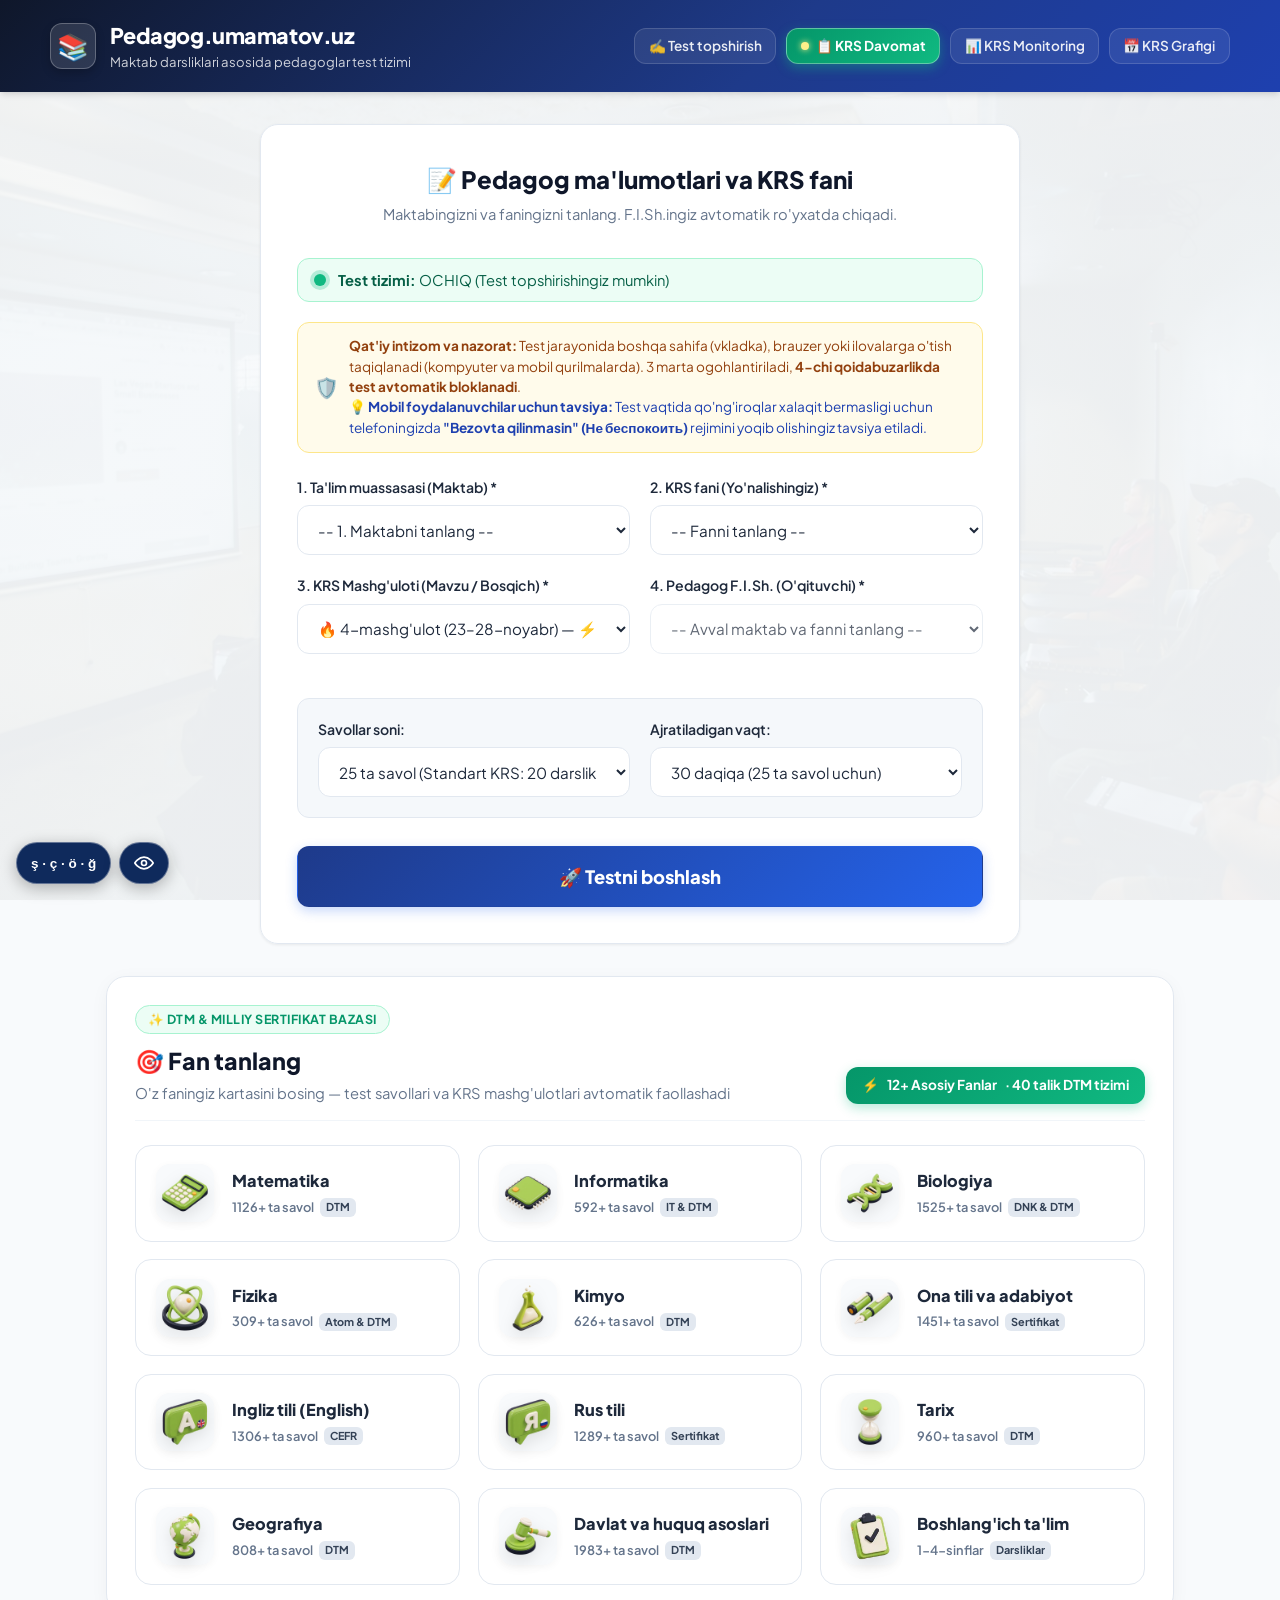
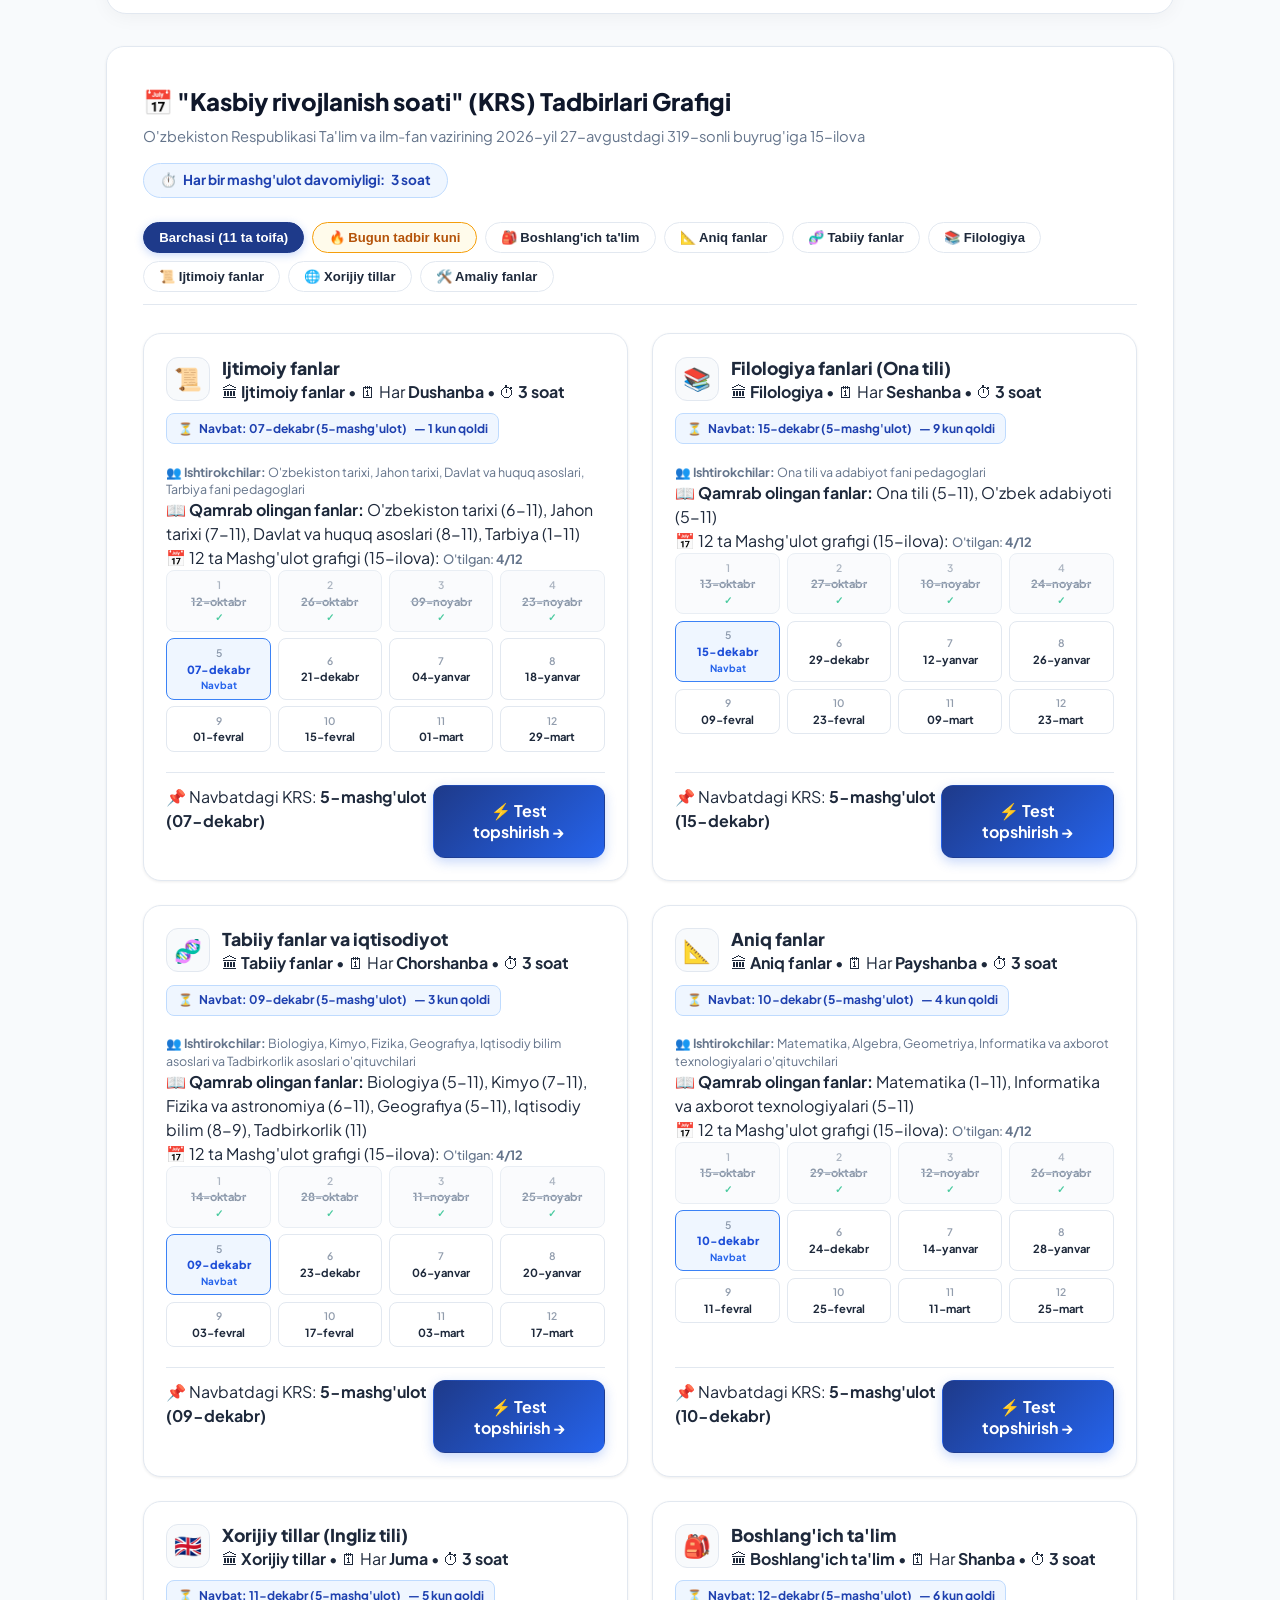
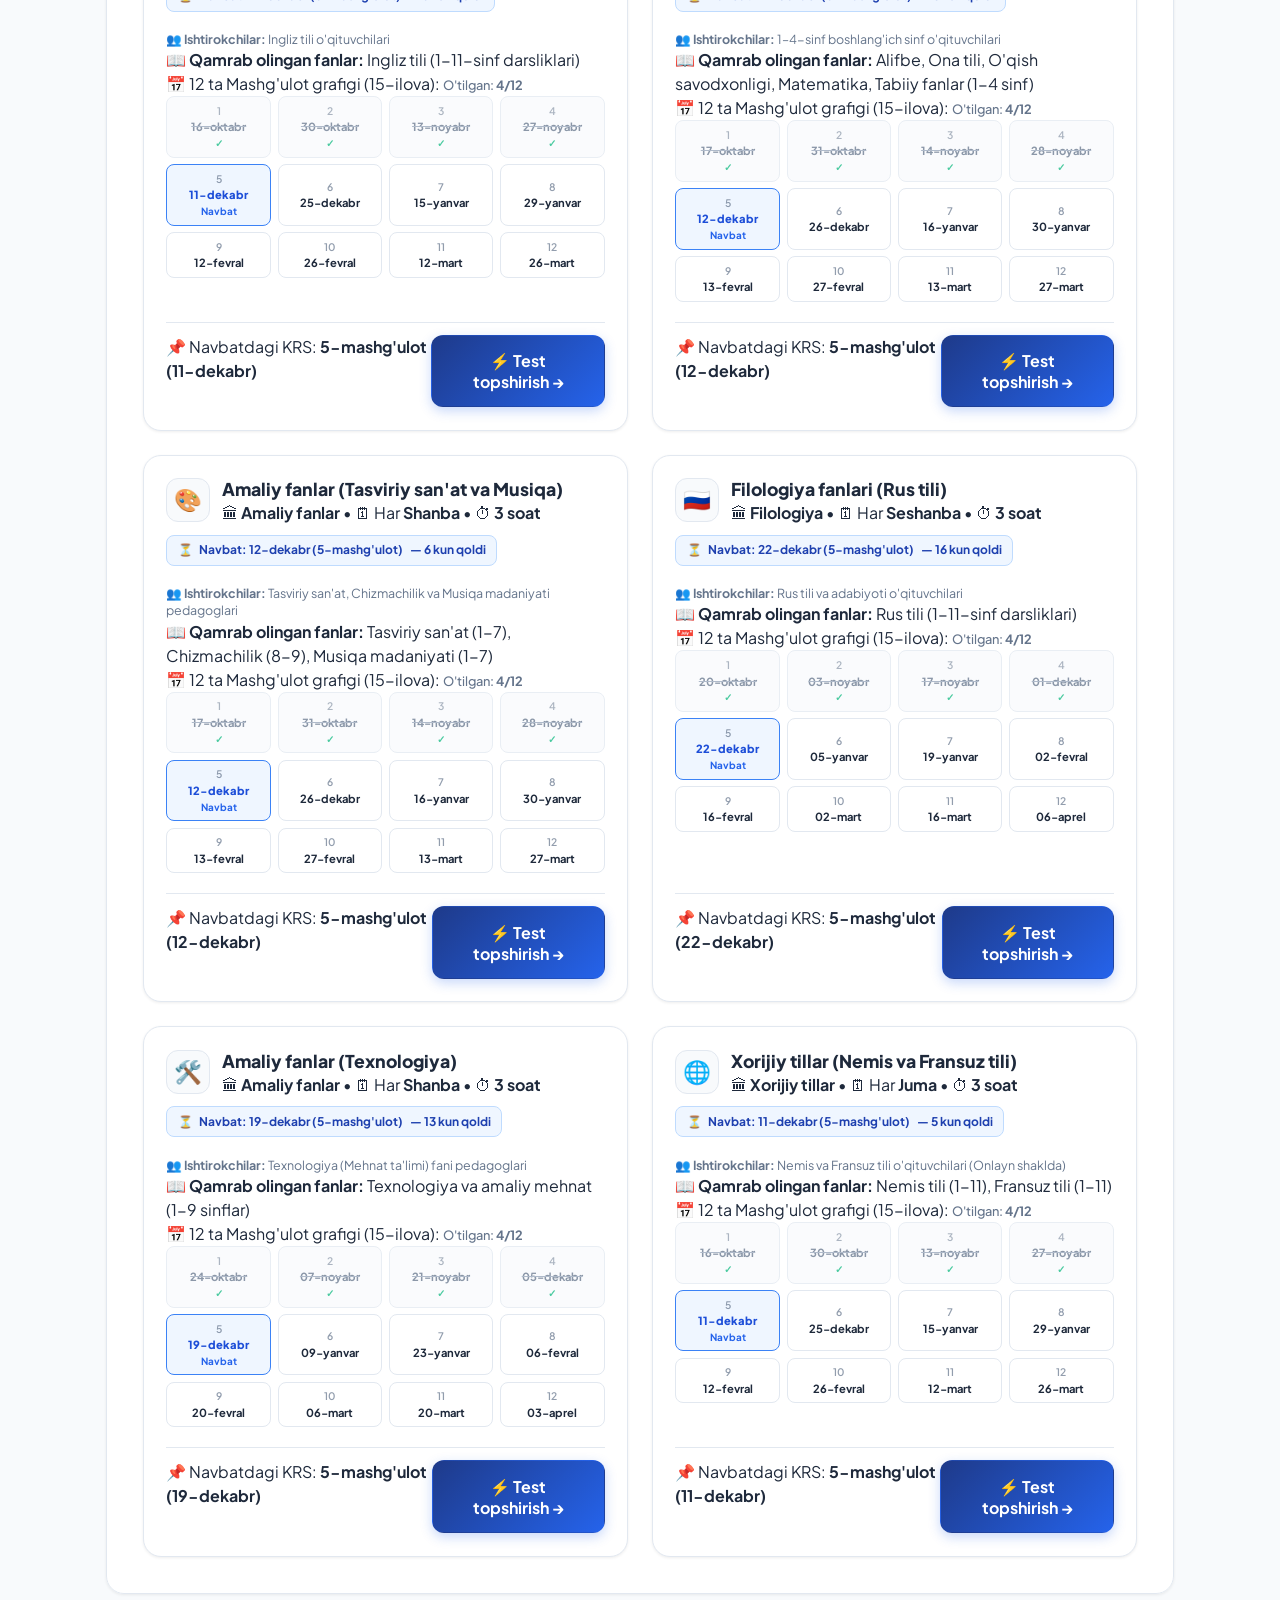
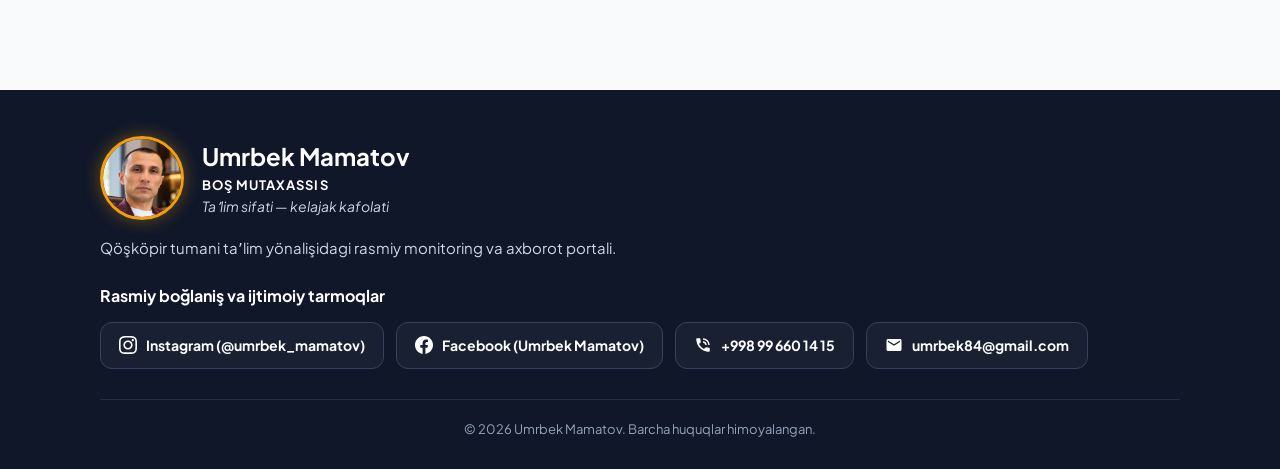
==== index.html @ e5b18665 "Monitoring: yagona hisob-kitob, fan/maktab filtrlari moslashtirildi, ortiqcha elementlar olib tashla" ====
<!DOCTYPE html>
<html lang="uz">
<head>
  <meta charset="UTF-8">
  <meta name="viewport" content="width=device-width, initial-scale=1.0">
  <title>Pedagog.umamatov.uz — Maktab Darsliklari Asosida Pedagoglar Test Tizimi</title>
  <link rel="preconnect" href="https://fonts.googleapis.com">
  <link rel="preconnect" href="https://fonts.gstatic.com" crossorigin>
  <link href="https://fonts.googleapis.com/css2?family=Plus+Jakarta+Sans:wght@400;500;600;700;800;900&display=swap" rel="stylesheet">
  <link rel="stylesheet" href="style.css">
  <link rel="icon" href="data:image/svg+xml,<svg xmlns=%22http://www.w3.org/2000/svg%22 viewBox=%220 0 100 100%22><text y=%22.9em%22 font-size=%2290%22>📚</text></svg>">
  </head>
<body>

  <!-- Header -->
  <header class="app-header">
    <div class="header-container">
      <a href="#setupView" class="brand" onclick="switchView('setup')">
        <div class="brand-icon">📚</div>
        <div class="brand-text">
          <h1>Pedagog.umamatov.uz</h1>
          <p>Maktab darsliklari asosida pedagoglar test tizimi</p>
        </div>
      </a>
      <nav class="nav-menu">
        <a href="#setupView" class="nav-link" onclick="switchView('setup')">✍️ Test topshirish</a>
        <a href="#davomatView" class="nav-link nav-link-highlight" onclick="switchView('davomat')" id="navDavomatBtn">
          <span class="pulse-dot"></span> 📋 KRS Davomat
        </a>
        <a href="#monitoringView" class="nav-link" onclick="switchView('monitoring')">📊 KRS Monitoring</a>
        <a href="#krsGrafikSection" class="nav-link" onclick="scrollToSection('krsGrafikSection')">📅 KRS Grafigi</a>
      </nav>
      <!-- Active Exam Indicator in Header (shown only during exam) -->
      <div class="exam-live-indicator" style="display: none;">
        <span class="pulse-dot" style="background:#ef4444; width: 8px; height: 8px; border-radius: 50%; display: inline-block;"></span> 🔒 Rasmiy test maydoni (Faol)
      </div>
    </div>
  </header>

  <!-- Main Content Area -->
  <main class="main-content">

    <!-- VIEW 1: REGISTRATION & SETUP (CENTERED) -->
    <section id="setupView" class="view-section active">
      <!-- Live KRS Alert Banner (Appears when today is a KRS day) -->
      <div id="topKrsAlertBanner" style="max-width: 860px; margin: 0 auto 1.5rem; display: none;"></div>

      <div class="card card-center">
        <div class="section-head">
          <h2 class="section-title">📝 Pedagog ma'lumotlari va KRS fani</h2>
          <p class="section-desc">Maktabingizni va faningizni tanlang. F.I.Sh.ingiz avtomatik ro'yxatda chiqadi.</p>
        </div>

        <!-- Live System Status Badge (Ochiq / Yopiq - Google Sheetdan olinadi) -->
        <div id="systemStatusBanner" class="system-status-banner online">
          <div class="status-indicator-dot"></div>
          <span id="systemStatusText"><b>Test tizimi:</b> OCHIQ (Test topshirishingiz mumkin)</span>
        </div>

        <!-- Anti-cheat Info Banner -->
        <div class="proctor-notice">
          <span style="font-size: 1.25rem;">🛡️</span>
          <div>
            <b>Qat'iy intizom va nazorat:</b> Test jarayonida boshqa sahifa (vkladka), brauzer yoki ilovalarga o'tish taqiqlanadi (kompyuter va mobil qurilmalarda). 3 marta ogohlantiriladi, <b>4-chi qoidabuzarlikda test avtomatik bloklanadi</b>.<br>
            <span style="font-size: 0.85rem; color: #1e40af;">💡 <b>Mobil foydalanuvchilar uchun tavsiya:</b> Test vaqtida qo'ng'iroqlar xalaqit bermasligi uchun telefoningizda <b>"Bezovta qilinmasin" (Не беспокоить)</b> rejimini yoqib olishingiz tavsiya etiladi.</span>
          </div>
        </div>

        <form id="setupForm" onsubmit="return false;">
          <div class="form-grid">
            <div class="form-group">
              <label class="form-label" for="schoolSelect">1. Ta'lim muassasasi (Maktab) *</label>
              <select id="schoolSelect" class="form-select" required>
                <option value="">-- 1. Maktabni tanlang --</option>
                <option value="1-sonli maktab">1-sonli maktab (80 nafar o'qituvchi)</option>
                <option value="2-sonli maktab">2-sonli maktab (136 nafar o'qituvchi)</option>
                <option value="3-sonli maktab">3-sonli maktab (89 nafar o'qituvchi)</option>
                <option value="4-IDUM">4-IDUM (132 nafar o'qituvchi)</option>
                <option value="4-sonli maktab">4-sonli maktab (63 nafar o'qituvchi)</option>
                <option value="5-sonli maktab">5-sonli maktab (54 nafar o'qituvchi)</option>
                <option value="6-sonli maktab">6-sonli maktab (56 nafar o'qituvchi)</option>
                <option value="7-sonli maktab">7-sonli maktab (27 nafar o'qituvchi)</option>
                <option value="9-sonli maktab">9-sonli maktab (48 nafar o'qituvchi)</option>
                <option value="10-sonli maktab">10-sonli maktab (57 nafar o'qituvchi)</option>
                <option value="11-sonli maktab">11-sonli maktab (57 nafar o'qituvchi)</option>
                <option value="12-sonli maktab">12-sonli maktab (52 nafar o'qituvchi)</option>
                <option value="13-sonli maktab">13-sonli maktab (44 nafar o'qituvchi)</option>
                <option value="14-sonli maktab">14-sonli maktab (67 nafar o'qituvchi)</option>
                <option value="15-sonli maktab">15-sonli maktab (37 nafar o'qituvchi)</option>
                <option value="16-sonli maktab">16-sonli maktab (21 nafar o'qituvchi)</option>
                <option value="17-sonli maktab">17-sonli maktab (81 nafar o'qituvchi)</option>
                <option value="18-sonli maktab">18-sonli maktab (46 nafar o'qituvchi)</option>
                <option value="19-sonli maktab">19-sonli maktab (44 nafar o'qituvchi)</option>
                <option value="20-sonli maktab">20-sonli maktab (98 nafar o'qituvchi)</option>
                <option value="21-sonli maktab">21-sonli maktab (71 nafar o'qituvchi)</option>
                <option value="22-sonli maktab">22-sonli maktab (25 nafar o'qituvchi)</option>
                <option value="23-sonli maktab">23-sonli maktab (55 nafar o'qituvchi)</option>
                <option value="24-sonli maktab">24-sonli maktab (68 nafar o'qituvchi)</option>
                <option value="25-sonli maktab">25-sonli maktab (43 nafar o'qituvchi)</option>
                <option value="26-sonli maktab">26-sonli maktab (48 nafar o'qituvchi)</option>
                <option value="27-sonli maktab">27-sonli maktab (71 nafar o'qituvchi)</option>
                <option value="28-sonli maktab">28-sonli maktab (71 nafar o'qituvchi)</option>
                <option value="29-sonli maktab">29-sonli maktab (54 nafar o'qituvchi)</option>
                <option value="30-sonli maktab">30-sonli maktab (65 nafar o'qituvchi)</option>
                <option value="31-sonli maktab">31-sonli maktab (61 nafar o'qituvchi)</option>
                <option value="32-sonli maktab">32-sonli maktab (52 nafar o'qituvchi)</option>
                <option value="33-sonli maktab">33-sonli maktab (50 nafar o'qituvchi)</option>
                <option value="34-sonli maktab">34-sonli maktab (50 nafar o'qituvchi)</option>
                <option value="35-sonli maktab">35-sonli maktab (74 nafar o'qituvchi)</option>
                <option value="36-sonli maktab">36-sonli maktab (68 nafar o'qituvchi)</option>
                <option value="37-sonli maktab">37-sonli maktab (60 nafar o'qituvchi)</option>
                <option value="38-sonli maktab">38-sonli maktab (46 nafar o'qituvchi)</option>
                <option value="39-sonli maktab">39-sonli maktab (83 nafar o'qituvchi)</option>
                <option value="40-sonli maktab">40-sonli maktab (29 nafar o'qituvchi)</option>
                <option value="41-sonli maktab">41-sonli maktab (50 nafar o'qituvchi)</option>
                <option value="42-sonli maktab">42-sonli maktab (38 nafar o'qituvchi)</option>
                <option value="43-sonli maktab">43-sonli maktab (41 nafar o'qituvchi)</option>
                <option value="44-sonli maktab">44-sonli maktab (77 nafar o'qituvchi)</option>
                <option value="45-sonli maktab">45-sonli maktab (57 nafar o'qituvchi)</option>
                <option value="46-sonli maktab">46-sonli maktab (65 nafar o'qituvchi)</option>
                <option value="47-sonli maktab">47-sonli maktab (38 nafar o'qituvchi)</option>
                <option value="48-sonli maktab">48-sonli maktab (57 nafar o'qituvchi)</option>
                <option value="49-sonli maktab">49-sonli maktab (32 nafar o'qituvchi)</option>
                <option value="50-sonli maktab">50-sonli maktab (34 nafar o'qituvchi)</option>
                <option value="51-sonli maktab">51-sonli maktab (25 nafar o'qituvchi)</option>
                <option value="52-sonli maktab">52-sonli maktab (29 nafar o'qituvchi)</option>
                <option value="53-sonli maktab">53-sonli maktab (28 nafar o'qituvchi)</option>
                <option value="54-sonli maktab">54-sonli maktab (39 nafar o'qituvchi)</option>
                <option value="55-sonli maktab">55-sonli maktab (45 nafar o'qituvchi)</option>
                <option value="CUSTOM_SCHOOL">➕ Ro'yxatdan tashqari maktab / muassasa</option>
              </select>
              <input type="text" id="customSchoolInput" class="form-input" style="display: none; margin-top: 0.6rem;" placeholder="Muassasa nomini to'liq kiriting...">
            </div>

            <div class="form-group">
              <label class="form-label" for="subjectSelect">2. KRS fani (Yo'nalishingiz) *</label>
              <select id="subjectSelect" class="form-select" required>
                <option value="">-- Fanni tanlang --</option>
                <option value="Boshlang'ich ta'lim">🎒 Boshlang'ich ta'lim (1-4-sinflar)</option>
                <option value="Matematika">📐 Matematika / Algebra / Geometriya (5-11-sinflar)</option>
                <option value="Informatika">💻 Informatika va axborot texnologiyalari (5-11-sinflar)</option>
                <option value="Ona tili">📚 Ona tili va adabiyot (5-11-sinflar)</option>
                <option value="English">🇬🇧 Ingliz tili (1-11-sinflar)</option>
                <option value="Nemis tili">🇩🇪 Nemis tili (1-11-sinflar, Onlayn)</option>
                <option value="Fransuz tili">🇫🇷 Fransuz tili (1-11-sinflar, Onlayn)</option>
                <option value="Rus tili">🇷🇺 Rus tili (1-11-sinflar)</option>
                <option value="Biologiya">🧬 Biologiya (5-11-sinflar)</option>
                <option value="Fizika">⚛️ Fizika va astronomiya (6-11-sinflar)</option>
                <option value="Kimyo">⚗️ Kimyo (7-11-sinflar)</option>
                <option value="Geografiya">🌍 Geografiya (5-11-sinflar)</option>
                <option value="Tarix">🏛️ Tarix (O'zbekiston va Jahon tarixi, 5-11-sinflar)</option>
                <option value="Huquq">⚖️ Davlat va huquq asoslari (8-11-sinflar)</option>
                <option value="Tarbiya">🌸 Tarbiya (Vatan tuyg'usi / Ma'naviyat, 5-11-sinflar)</option>
                <option value="Texnologiya">🛠️ Texnologiya (Mehnat ta'limi, 5-11-sinflar)</option>
                <option value="Tasviriy san'at">🎨 Tasviriy san'at va chizmachilik (1-9-sinflar)</option>
                <option value="Musiqa">🎵 Musiqa madaniyati (1-7-sinflar)</option>
                <option value="Iqtisodiy bilim asoslari">📊 Iqtisodiy bilim asoslari (8-9-sinflar)</option>
                <option value="Tadbirkorlik asoslari">💼 Tadbirkorlik asoslari (11-sinf)</option>
              </select>
            </div>

            <div class="form-group">
              <label class="form-label" for="sessionSelect">3. KRS Mashg'uloti (Mavzu / Bosqich) *</label>
                            <select id="sessionSelect" class="form-select" required>
                <!-- O'tib ketgan mashg'ulotlar (O'qituvchilar uchun Ochiq) -->
                <option value="1">🟢 1-mashg'ulot (12-oktabr) — O'tib ketgan (Ochiq)</option>
                <option value="2">🟢 2-mashg'ulot (26-oktabr) — O'tib ketgan (Ochiq)</option>
                <option value="3">🟢 3-mashg'ulot (09-noyabr) — O'tib ketgan (Ochiq)</option>

                <!-- Joriy faol mashg'ulot -->
                <option value="4" selected style="font-weight: 800; color: #047857; background: #ecfdf5;">
                  🔥 4-mashg'ulot (23–28-noyabr) — ⚡️ FAOL KRS KUNI (25 ta savol)
                </option>

                <!-- Kelajakdagi mashg'ulotlar (Faqat Universal PIN bilan ochiladi) -->
                <option value="5">🔒 5-mashg'ulot (07–12-dekabr) — Kuni kelmagan (Reja)</option>
                <option value="6">🔒 6-mashg'ulot (21–26-dekabr) — Kuni kelmagan (Reja)</option>
                <option value="7">🔒 7-mashg'ulot (04-yanvar) — Kuni kelmagan (Reja)</option>
                <option value="8">🔒 8-mashg'ulot (18-yanvar) — Kuni kelmagan (Reja)</option>
                <option value="9">🔒 9-mashg'ulot (01-fevral) — Kuni kelmagan (Reja)</option>
                <option value="10">🔒 10-mashg'ulot (15-fevral) — Kuni kelmagan (Reja)</option>
                <option value="11">🔒 11-mashg'ulot (01-mart) — Kuni kelmagan (Reja)</option>
                <option value="12">🔒 12-mashg'ulot (29-mart) — Kuni kelmagan (Reja)</option>
              </select>
            </div>

            <div class="form-group">
              <label class="form-label" for="teacherSelect">4. Pedagog F.I.Sh. (O'qituvchi) *</label>
              <select id="teacherSelect" class="form-select" required disabled>
                <option value="">-- Avval maktab va fanni tanlang --</option>
              </select>
              <input type="text" id="customTeacherInput" class="form-input" style="display: none; margin-top: 0.6rem;" placeholder="F.I.Sh. (Familiya Ism Sharifingizni kiriting)...">
            </div>

            <div style="grid-column: 1 / -1;">
              <!-- Live KRS Notice on Subject Selection -->
              <div id="subjectKrsNotice" class="subject-krs-notice" style="display: none;"></div>
            </div>
          </div>

          <!-- Settings Box -->
          <div class="settings-grid">
            <div class="form-group">
              <label class="form-label" for="questionCount">Savollar soni:</label>
              <select id="questionCount" class="form-select">
                <option value="25" selected>25 ta savol (Standart KRS: 20 darslik + 5 mavzu)</option>
                <option value="40">40 ta savol (12 Asosiy fan: 25 darslik + 15 DTM savol)</option>
              </select>
            </div>

            <div class="form-group">
              <label class="form-label" for="timeLimit">Ajratiladigan vaqt:</label>
              <select id="timeLimit" class="form-select">
                <option value="30" selected>30 daqiqa (25 ta savol uchun)</option>
                <option value="50">50 daqiqa (40 ta savol uchun standart)</option>
                <option value="60">60 daqiqa (1 soat - kengaytirilgan)</option>
              </select>
            </div>
          </div>

          <button type="button" id="startTestBtn" class="btn btn-primary btn-block" onclick="handleValidateAndOpenPinModal(event)" style="font-size: 1.15rem; padding: 1.1rem; font-weight: 800; cursor: pointer;">
            🚀 Testni boshlash
          </button>
        </form>
      </div>

      <!-- TESTMAKON USLUBIDAGI FANLAR MARKAZI (3D REALISTIK IKONKALAR BILAN) -->
      <div class="card fanlar-markazi-card" id="fanlarMarkaziSection">
        <div class="fanlar-header">
          <div class="fanlar-header-title">
            <span class="fanlar-badge">✨ DTM & Milliy sertifikat bazasi</span>
            <h2>🎯 Fan tanlang</h2>
            <p>O'z faningiz kartasini bosing — test savollari va KRS mashg'ulotlari avtomatik faollashadi</p>
          </div>
          <div class="fanlar-stats-pill">
            <span>⚡️</span> <b>12+ Asosiy Fanlar</b> · 40 talik DTM tizimi
          </div>
        </div>

        <div class="fanlar-grid">
          <!-- Matematika -->
          <div class="fan-card-item" data-subject="Matematika" onclick="selectSubjectFromCard('Matematika')">
            <div class="fan-card-icon">
              <img src="assets/icons/3d/matematika.webp" alt="Matematika" class="fan-card-3d-img" />
            </div>
            <div class="fan-card-info">
              <div class="fan-card-name">Matematika</div>
              <div class="fan-card-count">
                <span>1126+ ta savol</span>
                <span class="fan-card-tag">DTM</span>
              </div>
            </div>
          </div>

          <!-- Informatika -->
          <div class="fan-card-item" data-subject="Informatika" onclick="selectSubjectFromCard('Informatika')">
            <div class="fan-card-icon">
              <img src="assets/icons/3d/informatika.webp" alt="Informatika" class="fan-card-3d-img" />
            </div>
            <div class="fan-card-info">
              <div class="fan-card-name">Informatika</div>
              <div class="fan-card-count">
                <span>592+ ta savol</span>
                <span class="fan-card-tag">IT & DTM</span>
              </div>
            </div>
          </div>

          <!-- Biologiya -->
          <div class="fan-card-item" data-subject="Biologiya" onclick="selectSubjectFromCard('Biologiya')">
            <div class="fan-card-icon">
              <img src="assets/icons/3d/biologiya.webp" alt="Biologiya" class="fan-card-3d-img" />
            </div>
            <div class="fan-card-info">
              <div class="fan-card-name">Biologiya</div>
              <div class="fan-card-count">
                <span>1525+ ta savol</span>
                <span class="fan-card-tag">DNK & DTM</span>
              </div>
            </div>
          </div>

          <!-- Fizika -->
          <div class="fan-card-item" data-subject="Fizika" onclick="selectSubjectFromCard('Fizika')">
            <div class="fan-card-icon">
              <img src="assets/icons/3d/fizika.webp" alt="Fizika" class="fan-card-3d-img" />
            </div>
            <div class="fan-card-info">
              <div class="fan-card-name">Fizika</div>
              <div class="fan-card-count">
                <span>309+ ta savol</span>
                <span class="fan-card-tag">Atom & DTM</span>
              </div>
            </div>
          </div>

          <!-- Kimyo -->
          <div class="fan-card-item" data-subject="Kimyo" onclick="selectSubjectFromCard('Kimyo')">
            <div class="fan-card-icon">
              <img src="assets/icons/3d/kimyo.webp" alt="Kimyo" class="fan-card-3d-img" />
            </div>
            <div class="fan-card-info">
              <div class="fan-card-name">Kimyo</div>
              <div class="fan-card-count">
                <span>626+ ta savol</span>
                <span class="fan-card-tag">DTM</span>
              </div>
            </div>
          </div>

          <!-- Ona tili -->
          <div class="fan-card-item" data-subject="Ona tili" onclick="selectSubjectFromCard('Ona tili')">
            <div class="fan-card-icon">
              <img src="assets/icons/3d/onatili.webp" alt="Ona tili" class="fan-card-3d-img" />
            </div>
            <div class="fan-card-info">
              <div class="fan-card-name">Ona tili va adabiyot</div>
              <div class="fan-card-count">
                <span>1451+ ta savol</span>
                <span class="fan-card-tag">Sertifikat</span>
              </div>
            </div>
          </div>

          <!-- Ingliz tili -->
          <div class="fan-card-item" data-subject="English" onclick="selectSubjectFromCard('English')">
            <div class="fan-card-icon">
              <img src="assets/icons/3d/ingliz.webp" alt="Ingliz tili" class="fan-card-3d-img" />
            </div>
            <div class="fan-card-info">
              <div class="fan-card-name">Ingliz tili (English)</div>
              <div class="fan-card-count">
                <span>1306+ ta savol</span>
                <span class="fan-card-tag">CEFR</span>
              </div>
            </div>
          </div>

          <!-- Rus tili -->
          <div class="fan-card-item" data-subject="Rus tili" onclick="selectSubjectFromCard('Rus tili')">
            <div class="fan-card-icon">
              <img src="assets/icons/3d/rus.webp" alt="Rus tili" class="fan-card-3d-img" />
            </div>
            <div class="fan-card-info">
              <div class="fan-card-name">Rus tili</div>
              <div class="fan-card-count">
                <span>1289+ ta savol</span>
                <span class="fan-card-tag">Sertifikat</span>
              </div>
            </div>
          </div>

          <!-- Tarix -->
          <div class="fan-card-item" data-subject="Tarix" onclick="selectSubjectFromCard('Tarix')">
            <div class="fan-card-icon">
              <img src="assets/icons/3d/tarix.webp" alt="Tarix" class="fan-card-3d-img" />
            </div>
            <div class="fan-card-info">
              <div class="fan-card-name">Tarix</div>
              <div class="fan-card-count">
                <span>960+ ta savol</span>
                <span class="fan-card-tag">DTM</span>
              </div>
            </div>
          </div>

          <!-- Geografiya -->
          <div class="fan-card-item" data-subject="Geografiya" onclick="selectSubjectFromCard('Geografiya')">
            <div class="fan-card-icon">
              <img src="assets/icons/3d/geografiya.webp" alt="Geografiya" class="fan-card-3d-img" />
            </div>
            <div class="fan-card-info">
              <div class="fan-card-name">Geografiya</div>
              <div class="fan-card-count">
                <span>808+ ta savol</span>
                <span class="fan-card-tag">DTM</span>
              </div>
            </div>
          </div>

          <!-- Huquq -->
          <div class="fan-card-item" data-subject="Huquq" onclick="selectSubjectFromCard('Huquq')">
            <div class="fan-card-icon">
              <img src="assets/icons/3d/huquq.webp" alt="Davlat va huquq" class="fan-card-3d-img" />
            </div>
            <div class="fan-card-info">
              <div class="fan-card-name">Davlat va huquq asoslari</div>
              <div class="fan-card-count">
                <span>1983+ ta savol</span>
                <span class="fan-card-tag">DTM</span>
              </div>
            </div>
          </div>

          <!-- Boshlang'ich ta'lim -->
          <div class="fan-card-item" data-subject="Boshlang'ich ta'lim" onclick="selectSubjectFromCard('Boshlang\'ich ta\'lim')">
            <div class="fan-card-icon">
              <img src="assets/icons/3d/test.webp" alt="Boshlang'ich ta'lim" class="fan-card-3d-img" />
            </div>
            <div class="fan-card-info">
              <div class="fan-card-name">Boshlang'ich ta'lim</div>
              <div class="fan-card-count">
                <span>1-4-sinflar</span>
                <span class="fan-card-tag">Darsliklar</span>
              </div>
            </div>
          </div>
        </div>
      </div>

      <!-- KRS (KASBIY RIVOJLANISH SOATI) RASMIY REJA-JADVALI (BUYRUQQA 15-ILOVA) -->
      <div class="card" id="krsGrafikSection">
        <div class="krs-schedule-head">
          <div>
            <h2 class="section-title">📅 "Kasbiy rivojlanish soati" (KRS) Tadbirlari Grafigi</h2>
            <p class="section-desc">
              O'zbekiston Respublikasi Ta'lim va ilm-fan vazirining 2026-yil 27-avgustdagi 319-sonli buyrug'iga 15-ilova
            </p>
          </div>
          <div style="background: #eff6ff; border: 1.5px solid #bfdbfe; border-radius: 20px; padding: 6px 16px; font-size: 0.85rem; font-weight: 700; color: #1e40af; display: flex; align-items: center; gap: 6px;">
            <span>⏱️</span> Har bir mashg'ulot davomiyligi: <b>3 soat</b>
          </div>
        </div>

        <!-- Filter bar -->
        <div class="krs-filter-bar">
          <button type="button" class="krs-filter-btn active" data-filter="all">Barchasi (11 ta toifa)</button>
          <button type="button" class="krs-filter-btn btn-today-highlight" data-filter="today">🔥 Bugun tadbir kuni</button>
          <button type="button" class="krs-filter-btn" data-filter="Boshlang'ich">🎒 Boshlang'ich ta'lim</button>
          <button type="button" class="krs-filter-btn" data-filter="Aniq">📐 Aniq fanlar</button>
          <button type="button" class="krs-filter-btn" data-filter="Tabiiy">🧬 Tabiiy fanlar</button>
          <button type="button" class="krs-filter-btn" data-filter="Filologiya">📚 Filologiya</button>
          <button type="button" class="krs-filter-btn" data-filter="Ijtimoiy">📜 Ijtimoiy fanlar</button>
          <button type="button" class="krs-filter-btn" data-filter="Xorijiy">🌐 Xorijiy tillar</button>
          <button type="button" class="krs-filter-btn" data-filter="Amaliy">🛠️ Amaliy fanlar</button>
        </div>

        <!-- Dynamic Cards Grid (Populated by krs_data.js) -->
        <div class="krs-cards-grid" id="krsCardsGrid">
          <!-- Populated dynamically -->
        </div>
      </div>

    </section>

    <!-- VIEW 2: EXAM SCREEN WITH PROCTORING INDICATOR -->
    <section id="examView" class="view-section">
      <div class="exam-header">
        <div class="exam-teacher-info">
          <h3 id="examHeaderTeacher">Ustoz nomi</h3>
          <p id="examHeaderDetails">Fan • Tanlangan sinflar</p>
        </div>
        <div class="exam-indicators">
          <div class="anti-cheat-pill safe" id="antiCheatPill">
            👁️ Chiqishlar: <span id="switchCounter">0</span> / 3
          </div>
          <div class="timer-box" id="timerBox">
            ⏱️ <span id="timerDisplay">30:00</span>
          </div>
        </div>
      </div>

      <div class="exam-layout">
        <div class="exam-main">
          <div class="question-card">
            <div class="question-meta">
              <span class="badge-grade" id="currentQGrade">5-sinf</span>
              <span class="badge-topic" id="currentQTopic">Mavzu: Darslik bo'yicha</span>
              <span style="margin-left: auto; font-size: 0.9rem; font-weight: 800; color: var(--text-muted);" id="qProgressText">
                1 / 20
              </span>
            </div>

            <h3 class="question-text" id="questionText">
              Savol yuklanmoqda...
            </h3>

            <!-- Optional Image -->
            <div class="question-image-box" id="questionImageBox" style="display: none;">
              <img id="questionImage" src="" alt="Savol rasmi">
            </div>

            <!-- 4 Options A, B, C, D -->
            <div class="options-list" id="optionsContainer">
              <!-- Dynamically populated -->
            </div>

            <div class="nav-buttons">
              <button type="button" class="btn btn-secondary" id="prevQBtn" onclick="navigateQuestion(-1)">⬅ Oldingi</button>
              <button type="button" class="btn btn-primary" id="nextQBtn" onclick="navigateQuestion(1)" style="min-width: 150px;">Keyingi ➡</button>
            </div>
          </div>
        </div>

        <!-- Sidebar Navigator -->
        <aside class="navigator-card">
          <h4 class="navigator-title">Savollar xaritasi</h4>
          <div class="question-grid-nav" id="questionsNavGrid">
            <!-- Nav buttons -->
          </div>
          <div class="legend">
            <div class="legend-item"><span class="legend-dot dot-answered"></span> Javob berilgan</div>
            <div class="legend-item"><span class="legend-dot dot-current"></span> Hozirgi savol</div>
            <div class="legend-item"><span class="legend-dot dot-unanswered"></span> Belgilanmagan</div>
          </div>
          <button type="button" class="btn btn-secondary btn-block btn-sm" id="finishEarlyBtn" onclick="openFinishModal()" style="margin-top: 1.25rem; font-size: 0.82rem;">
            🏁 Testni muddatidan oldin yakunlash
          </button>
        </aside>
      </div>
    </section>

    <!-- VIEW 3: RESULT SCREEN -->
    <section id="resultView" class="view-section">
      <div class="card result-card">
        <div class="result-icon" id="resultEmoji">🎉</div>
        <h2 style="font-size: 1.75rem; font-weight: 800; color: var(--text-main); margin-bottom: 0.5rem;" id="resultTitle">
          Sinov muvaffaqiyatli yakunlandi!
        </h2>
        <p style="color: var(--text-muted); font-size: 0.95rem;" id="resultSubtitle">
          Pedagog: <b id="resTeacherName"></b> • <span id="resSubject"></span> (<span id="resGrades"></span>)
        </p>

        <!-- Big Score Badge -->
        <div class="score-badge" style="margin-top: 1.5rem;">
          <span class="score-number" id="resScoreText">18/20</span>
          <span class="score-percent" id="resPercentText">90%</span>
        </div>

        <div class="result-stats-grid">
          <div class="stat-item">
            <div class="stat-val text-success" id="resCorrectCount">18</div>
            <div class="stat-label">To'g'ri javoblar</div>
          </div>
          <div class="stat-item">
            <div class="stat-val text-danger" id="resWrongCount">2</div>
            <div class="stat-label">Xato javoblar</div>
          </div>
          <div class="stat-item">
            <div class="stat-val" id="resTimeSpent">14:22</div>
            <div class="stat-label">Sarflangan vaqt</div>
          </div>
          <div class="stat-item">
            <div class="stat-val" id="resSwitchCount">0 ta</div>
            <div class="stat-label">Chiqishlar soni</div>
          </div>
        </div>

        <div style="display: flex; gap: 1rem; justify-content: center; flex-wrap: wrap;">
          <button type="button" class="btn btn-primary" id="restartBtn" onclick="handleRestart()">🔄 Yangi test topshirish</button>
          <button type="button" class="btn btn-secondary" onclick="window.print()">🖨️ Natijani chop etish</button>
        </div>
      </div>

      <!-- Detailed Review List -->
      <div class="card">
        <h3 class="card-title">🔍 Xatolar va savollar tahlili</h3>
        <p class="card-desc">Har bir savol bo'yicha sizning javobingiz va darslikdagi to'g'ri javob:</p>
        <div id="reviewContainer">
          <!-- Dynamically populated -->
        </div>
      </div>
    </section>

    <!-- VIEW 4: BLOCKED VIEW (AUTO-LOCKED DUE TO CHEATING) -->
    <section id="blockedView" class="view-section">
      <div class="card blocked-card">
        <div class="blocked-icon">🚫</div>
        <h2 class="blocked-title">TEST QOIDABUZARLIK TUFAYLI BLOKLANDI!</h2>
        <p class="blocked-desc">
          Siz test topshirish jarayonida <b>ruxsatsiz 3 martadan ko'p boshqa sahifaga (vkladkaga) yoki ilovaga o'tdingiz (4-marta qoidabuzarlik)</b>.<br>
          Nazorat tizimi tomonidan test to'xtatildi va <b>natijangiz bekor qilindi (0 ball)</b>.<br>
          Ushbu holat monitoring hisobotiga kiritildi.
        </p>

        <div class="pin-contact-box" style="max-width: 440px; margin: 0 auto 1.5rem; text-align: center;">
          <p style="font-weight: 700; color: #1e293b; margin-bottom: 0.5rem;">Qayta ruxsat olish uchun rasmiy botga murojaat qiling:</p>
          <div style="margin: 0.5rem 0;">
            <a id="blockedViewUnblockBtn" href="https://t.me/zavuch_krs_bot" target="_blank" rel="noopener" class="btn" style="background: linear-gradient(135deg, #10b981, #059669); color: #fff; font-weight: 800; font-size: 0.95rem; padding: 0.85rem 1.25rem; border-radius: 12px; display: inline-flex; align-items: center; justify-content: center; gap: 0.5rem; width: 100%; box-shadow: 0 4px 12px rgba(16, 185, 129, 0.3); text-decoration: none;">
              <span style="font-size: 1.2rem;">🔓</span>
              <span>Bot orqali qayta topshirishga ruxsat olish (@zavuch_krs_bot)</span>
            </a>
          </div>
        </div>

        <div style="display: flex; gap: 0.75rem; justify-content: center; flex-wrap: wrap;">
          <button type="button" class="btn btn-secondary" onclick="switchView('setup')">
            🏠 Bosh sahifaga qaytish
          </button>
          
        </div>
      </div>
    </section>

    <!-- VIEW 5: KRS MONITORING & ADVANCED ANALYTICS DASHBOARD -->
    <section id="monitoringView" class="view-section">
      <!-- Sarlavha -->
      <div class="mon-header-card">
        <div class="mon-header-content">
          <div class="mon-header-left">
            <span class="mon-live-badge"><span class="pulse-dot"></span> Jonli Tahlil</span>
            <h2 class="mon-title">📊 KRS Natijalari va Pedagoglar Monitoringi</h2>
            <p class="mon-subtitle" id="monSubtitle">Maktablar va fanlar kesimida pedagoglar ishtiroki, qamrov foizi va reyting tahlili</p>
          </div>
          <div class="mon-header-actions">
            <button type="button" class="btn btn-sm btn-outline-mon" id="monRefreshBtn" onclick="refreshMonitoringData()">
              🔄 Yangilash
            </button>
            <button type="button" class="btn btn-sm btn-primary-mon" id="monExportJpgBtn" onclick="downloadMonitoringA4Jpg()">
              🖼️ A4 formatda rasm (JPG)
            </button>
          </div>
        </div>
        <div class="mon-meta-row">
          <span>🕒 Oxirgi yangilanish: <b id="monLastUpdated">Yuklanmoqda...</b></span>
        </div>
      </div>

      <!-- KPI -->
      <div class="mon-kpi-grid">
        <div class="kpi-card kpi-blue">
          <div class="kpi-icon">👥</div>
          <div class="kpi-content">
            <div class="kpi-label">Jami pedagoglar (reja)</div>
            <div class="kpi-value" id="kpiTotalTeachers">—</div>
            <div class="kpi-sub">tanlangan filtr bo'yicha</div>
          </div>
        </div>

        <div class="kpi-card kpi-green">
          <div class="kpi-icon">✍️</div>
          <div class="kpi-content">
            <div class="kpi-label">Topshirdi</div>
            <div class="kpi-value text-success" id="kpiParticipated">0</div>
            <div class="kpi-sub"><span id="kpiCoveragePercent">0%</span> qamrov</div>
          </div>
        </div>

        <div class="kpi-card kpi-orange">
          <div class="kpi-icon">⏳</div>
          <div class="kpi-content">
            <div class="kpi-label">Qoldi (topshirmagan)</div>
            <div class="kpi-value text-warning" id="kpiMissing">—</div>
            <div class="kpi-sub"><span id="kpiMissingPercent">0%</span> qolgan</div>
          </div>
        </div>

        <div class="kpi-card kpi-purple">
          <div class="kpi-icon">🎯</div>
          <div class="kpi-content">
            <div class="kpi-label">O'rtacha natija</div>
            <div class="kpi-value" id="kpiAvgScore">—</div>
            <div class="kpi-sub" id="kpiAvgPercent">ma'lumot yo'q</div>
          </div>
        </div>

        <div class="kpi-card kpi-gold">
          <div class="kpi-icon">🏆</div>
          <div class="kpi-content">
            <div class="kpi-label">A'lo natija (86%+)</div>
            <div class="kpi-value" id="kpiQualityCount">0</div>
            <div class="kpi-sub"><span id="kpiQualityPercent">0%</span> topshirganlardan</div>
          </div>
        </div>

        <div class="kpi-card kpi-red">
          <div class="kpi-icon">🚫</div>
          <div class="kpi-content">
            <div class="kpi-label">Bloklanganlar</div>
            <div class="kpi-value text-danger" id="kpiBlockedCount">0</div>
            <div class="kpi-sub">«Qoldi» tarkibida</div>
          </div>
        </div>
      </div>

      <!-- Filtrlar -->
      <div class="card mon-filters-card">
        <div class="mon-filters-header">
          <h3 style="font-size: 1.05rem; font-weight: 700; color: var(--primary-dark); margin: 0;">
            🔍 Filtrlar
          </h3>
          <div style="display:flex; align-items:center; gap:0.75rem; flex-wrap:wrap;">
            <span style="font-size: 0.85rem; color: var(--text-muted);" id="monFilterResultsCount">—</span>
            <button type="button" class="btn btn-sm btn-outline-mon" onclick="resetMonitoringFilters()">♻️ Tozalash</button>
          </div>
        </div>
        <div class="mon-filter-grid">
          <div class="filter-col">
            <label class="filter-label" for="monSchoolFilter">🏫 Maktab:</label>
            <select id="monSchoolFilter" class="form-select" onchange="applyMonitoringFilters()">
              <option value="ALL">-- Barcha maktablar --</option>
            </select>
          </div>
          <div class="filter-col">
            <label class="filter-label" for="monSubjectFilter">📚 KRS fani:</label>
            <select id="monSubjectFilter" class="form-select" onchange="applyMonitoringFilters()">
              <option value="ALL">-- Barcha fanlar --</option>
            </select>
          </div>
          <div class="filter-col">
            <label class="filter-label" for="monStatusFilter">🔘 Ishtirok holati:</label>
            <select id="monStatusFilter" class="form-select" onchange="applyMonitoringFilters()">
              <option value="ALL">Barchasi</option>
              <option value="PASSED">✅ Topshirganlar</option>
              <option value="MISSING">⏳ Topshirmaganlar (qarzdorlar)</option>
              <option value="EXCELLENT">🏆 A'lo natija (86–100%)</option>
              <option value="LOW">⚠️ Qoniqarsiz (0–55%)</option>
              <option value="BLOCKED">🚫 Bloklanganlar</option>
            </select>
          </div>
          <div class="filter-col">
            <label class="filter-label" for="monSearchInput">🔎 F.I.Sh. yoki maktab:</label>
            <input type="text" id="monSearchInput" class="form-input" placeholder="Ism yoki familiya..." oninput="monSearchDebounced()">
          </div>
        </div>
      </div>

      <!-- Jadvallar -->
      <div class="card mon-tabs-card">
        <div class="mon-tab-nav">
          <button type="button" class="mon-tab-btn active" id="tabBtnSchools" onclick="switchMonTab('schools')">
            🏫 Maktablar reytingi
          </button>
          <button type="button" class="mon-tab-btn" id="tabBtnSubjects" onclick="switchMonTab('subjects')">
            📚 Fanlar kesimida
          </button>
          <button type="button" class="mon-tab-btn" id="tabBtnTeachers" onclick="switchMonTab('teachers')">
            👥 Pedagoglar ro'yxati (<span id="tabTeachersCountBadge">0</span>)
          </button>
        </div>

        <!-- 1: Maktablar reytingi -->
        <div id="monTabSchools" class="mon-tab-pane active">
          <div class="table-toolbar">
            <span style="font-size: 0.88rem; color: var(--text-muted); font-weight: 700;">Saralash:</span>
            <div style="display: flex; gap: 0.5rem; flex-wrap: wrap;">
              <button type="button" class="btn btn-sm btn-primary-mon sort-btn active" id="sortBtnCoverage" onclick="sortSchoolsRating('coverage')">
                📊 Qamrov foizi (asosiy reyting)
              </button>
              <button type="button" class="btn btn-sm btn-outline-mon sort-btn" id="sortBtnScore" onclick="sortSchoolsRating('score')">
                🎯 O'rtacha ball
              </button>
              <button type="button" class="btn btn-sm btn-outline-mon sort-btn" id="sortBtnNumber" onclick="sortSchoolsRating('number')">
                🔢 Maktab raqami
              </button>
            </div>
          </div>
          <div class="table-responsive">
            <table class="mon-table" id="schoolsRatingTable">
              <thead>
                <tr>
                  <th style="width: 50px;">O'rin</th>
                  <th>Ta'lim muassasasi</th>
                  <th style="text-align: center;">Reja</th>
                  <th style="text-align: center;">Topshirdi</th>
                  <th style="text-align: center;">Qoldi</th>
                  <th style="min-width: 140px;">Qamrov</th>
                  <th style="text-align: center;">O'rtacha ball</th>
                  <th style="text-align: center;">A'lo (86%+)</th>
                </tr>
              </thead>
              <tbody id="schoolsRatingTableBody"></tbody>
            </table>
          </div>
        </div>

        <!-- 2: Fanlar kesimida -->
        <div id="monTabSubjects" class="mon-tab-pane">
          <div class="table-responsive">
            <table class="mon-table" id="subjectsAnalysisTable">
              <thead>
                <tr>
                  <th style="width: 50px;">№</th>
                  <th>KRS fani</th>
                  <th style="text-align: center;">Reja</th>
                  <th style="text-align: center;">Topshirdi</th>
                  <th style="text-align: center;">Qoldi</th>
                  <th style="min-width: 140px;">Qamrov</th>
                  <th style="text-align: center;">O'rtacha ball</th>
                  <th style="text-align: center;">A'lo (86%+)</th>
                </tr>
              </thead>
              <tbody id="subjectsAnalysisTableBody"></tbody>
            </table>
          </div>
          <p id="monSubjectsNote" style="font-size: 0.82rem; color: var(--text-muted); margin: 0.75rem 0.25rem 0;"></p>
        </div>

        <!-- 3: Pedagoglar ro'yxati -->
        <div id="monTabTeachers" class="mon-tab-pane">
          <div class="table-toolbar">
            <div style="font-size: 0.9rem; color: var(--text-main);">
              Tanlangan: <b id="teachersFilteredCount">0</b> nafar pedagog
            </div>
            <button type="button" class="btn btn-sm btn-secondary" onclick="exportTeachersListCSV()">
              📥 Ro'yxatni yuklash (CSV)
            </button>
          </div>
          <div class="table-responsive">
            <table class="mon-table" id="teachersMonitoringTable">
              <thead>
                <tr>
                  <th style="width: 45px;">№</th>
                  <th>Pedagog F.I.Sh.</th>
                  <th>Ta'lim muassasasi</th>
                  <th>KRS fani</th>
                  <th style="text-align: center;">Ball</th>
                  <th style="text-align: center;">Foiz</th>
                  <th style="text-align: center;">Qoidabuzarlik</th>
                  <th style="text-align: center;">Natija</th>
                </tr>
              </thead>
              <tbody id="teachersMonitoringTableBody"></tbody>
            </table>
          </div>
        </div>
      </div>
    </section>

    <!-- VIEW 6: KRS DAVOMAT & A4 HISOBOT (TELEGRAM UCHUN JPG EKSPORT) -->
    <section id="davomatView" class="view-section">
      <!-- Top Control & Action Bar (Ekrandagi boshqaruv paneli) -->
      <div class="davomat-controls-card no-print">
        <div class="davomat-controls-header">
          <div class="davomat-title-box">
            <span class="mon-live-badge"><span class="pulse-dot"></span> Jonli Davomat</span>
            <h2 class="davomat-main-title">📋 Kasbiy Rivojlanish Soati (KRS) Test Davomati</h2>
            <p class="davomat-subtitle">
              55 ta maktab bo'yicha pedagoglar test ishtiroki tahlili, qarzdorlik nazorati va A4 formatda rasm (JPG) eksporti
            </p>
          </div>
          <div class="davomat-actions">
            <button type="button" class="btn btn-davomat-jpg" onclick="downloadDavomatA4Jpg()">
              📸 A4 formatda rasm (JPG) yuklab olish
            </button>
            <button type="button" class="btn btn-outline-davomat" onclick="copyDavomatTelegramText()">
              📋 Telegram matnini nusxalash
            </button>
            <button type="button" class="btn btn-outline-davomat" onclick="refreshDavomatData()">
              🔄 Yangilash
            </button>
            <button type="button" class="btn btn-outline-davomat" onclick="window.print()">
              🖨️ Chop etish
            </button>
          </div>
        </div>

        <!-- Interactive Filters Bar -->
        <div class="davomat-filter-row">
          <div class="d-filter-item">
            <label for="davomatSessionSelect">1. Mashg'ulot:</label>
            <select id="davomatSessionSelect" class="form-select" onchange="renderDavomatReport()">
              <option value="4" selected>🔥 4-mashg'ulot (23–28-noyabr)</option>
              <option value="5">📅 5-mashg'ulot (07–12-dekabr)</option>
              <option value="6">📅 6-mashg'ulot (21–26-dekabr)</option>
            </select>
          </div>

          <div class="d-filter-item">
            <label for="davomatSubjectSelect">2. Fan / Yo'nalish:</label>
            <select id="davomatSubjectSelect" class="form-select" onchange="renderDavomatReport()">
              <optgroup label="⚡ KRS Asosiy Yo'nalishlari">
                <option value="Ijtimoiy fanlar" selected>🏛️ Ijtimoiy fanlar (Tarix, Huquq, Tarbiya - 245 nafar)</option>
                <option value="ALL">🌐 Barcha fanlar (Umumiy tuman - 2 816 nafar)</option>
                <option value="Filologiya">📚 Filologiya (Ona tili va adabiyot - 316 nafar)</option>
                <option value="Tabiiy fanlar">🧬 Tabiiy fanlar (Biologiya, Kimyo, Fizika, Geografiya - 411 nafar)</option>
                <option value="Aniq fanlar">📐 Aniq fanlar (Matematika, Informatika - 367 nafar)</option>
                <option value="Xorijiy tillar">🇬🇧 Xorijiy tillar (Ingliz, Nemis, Fransuz - 351 nafar)</option>
                <option value="Boshlang'ich ta'lim">🎒 Boshlang'ich ta'lim va San'at (1 028 nafar)</option>
                <option value="Rus tili">🇷🇺 Rus tili (243 nafar)</option>
                <option value="Texnologiya">🛠️ Texnologiya (159 nafar)</option>
              </optgroup>
              <optgroup label="🔍 Alohida fanlar kesimida">
                <option value="Tarix">Tarix (154 nafar)</option>
                <option value="Huquq">Davlat va huquq asoslari (77 nafar)</option>
                <option value="Tarbiya">Tarbiya (120 nafar)</option>
                <option value="Matematika">Matematika (263 nafar)</option>
                <option value="Informatika">Informatika (134 nafar)</option>
                <option value="Ona tili">Ona tili va adabiyot (316 nafar)</option>
                <option value="English">Ingliz tili (238 nafar)</option>
                <option value="Nemis tili">Nemis tili (58 nafar)</option>
                <option value="Fransuz tili">Fransuz tili (67 nafar)</option>
                <option value="Rus tili">Rus tili (243 nafar)</option>
                <option value="Biologiya">Biologiya (176 nafar)</option>
                <option value="Fizika">Fizika (97 nafar)</option>
                <option value="Kimyo">Kimyo (92 nafar)</option>
                <option value="Geografiya">Geografiya (115 nafar)</option>
                <option value="Texnologiya">Texnologiya (159 nafar)</option>
                <option value="Tasviriy san'at">Tasviriy san'at (96 nafar)</option>
                <option value="Musiqa">Musiqa madaniyati (64 nafar)</option>
                <option value="Iqtisodiy bilim asoslari">Iqtisodiy bilim asoslari (60 nafar)</option>
                <option value="Tadbirkorlik asoslari">Tadbirkorlik asoslari (50 nafar)</option>
              </optgroup>
            </select>
          </div>

          <div class="d-filter-item">
            <label for="davomatSortSelect">3. Saralash tartibi:</label>
            <select id="davomatSortSelect" class="form-select" onchange="renderDavomatReport()">
              <option value="number" selected>🔢 Maktab raqami bo'yicha (1–55 ketma-ket)</option>
              <option value="percent_desc">📈 Davomat foizi bo'yicha (Eng yuqoridan)</option>
              <option value="percent_asc">📉 Qarzdorlar bo'yicha (Eng past foizdan)</option>
              <option value="debt_desc">⏳ Topshirmaganlar soni bo'yicha</option>
            </select>
          </div>
        </div>
      </div>

      <!-- Mobile Scroll Hint (Faqat telefonlarda ko'rinadi) -->
      <div class="mobile-scroll-hint no-print">
        📱 <b>Mobil ko'rinish:</b> 55 ta maktab jadvalini to'liq ko'rish uchun barmog'ingiz bilan chapga-o'ngga surishingiz mumkin 👉
      </div>

      <!-- A4 DOCUMENT CONTAINER (RASMGA OLINADIGAN VA EKSPORT BO'LADIGAN BLANK) -->
      <div class="davomat-a4-wrapper">
        <div id="davomatA4Sheet" class="davomat-a4-sheet">
          
          <!-- Rasmiy A4 Sarlavha (Blank) -->
          <div class="a4-header-block">
            <div class="a4-emblem-row">
              <div class="a4-official-titles">
                <h3>O'ZBEKISTON RESPUBLIKASI TA'LIM VA ILM-FAN VAZIRLIGI</h3>
                <h4>XORAZM VILOYATI TA'LIM VA ILM-FAN BOSHQARMASI HUZURIDAGI QO'SHKO'PIR TUMANI TA'LIM BO'LIMI</h4>
                <h2>KASBIY RIVOJLANISH SOATI (KRS) TEST TOPSHIRISH DAVOMATI HISOBOTI</h2>
              </div>
            </div>
            
            <!-- Hujjat Tafsilotlari Metasi -->
            <div class="a4-meta-banner">
              <div class="a4-meta-left">
                <div><b>📌 Yo'nalish:</b> <span id="a4DocSubjectTitle">Ijtimoiy fanlar (Tarix, Davlat va huquq asoslari, Tarbiya)</span></div>
                <div><b>📅 Bosqich:</b> <span id="a4DocSessionTitle">4-mashg'ulot (23–28-noyabr)</span></div>
              </div>
              <div class="a4-meta-right">
                <div><b>🕒 Holat:</b> <span id="a4DocTimestamp">23-noyabr 2026-yil, 17:00</span></div>
                <div><b>👤 Mas'ul:</b> Bosh mutaxassis <b>Umrbek Mamatov</b></div>
              </div>
            </div>
          </div>

          <!-- Tuman Umumiy KPI Ko'rsatkichlari (A4 formatdagi ixcham bloklar) -->
          <div class="a4-kpi-summary">
            <div class="a4-kpi-box a4-kpi-blue">
              <span class="a4-kpi-num" id="a4KpiTotal">245</span>
              <span class="a4-kpi-label">Jami Pedagog (Reja)</span>
            </div>
            <div class="a4-kpi-box a4-kpi-green">
              <span class="a4-kpi-num" id="a4KpiDone">0</span>
              <span class="a4-kpi-label">Test Topshirdi</span>
            </div>
            <div class="a4-kpi-box a4-kpi-orange">
              <span class="a4-kpi-num" id="a4KpiDebt">245</span>
              <span class="a4-kpi-label">Topshirmagan (Qarz)</span>
            </div>
            <div class="a4-kpi-box a4-kpi-purple">
              <span class="a4-kpi-num" id="a4KpiPercent">0%</span>
              <span class="a4-kpi-label">Davomat Foizi</span>
            </div>
            <div class="a4-kpi-box a4-kpi-teal">
              <span class="a4-kpi-num" id="a4KpiFullSchools">0 / 55</span>
              <span class="a4-kpi-label">100% Bajarildi</span>
            </div>
          </div>

          <!-- Maktablar Kesimidagi Davomat Jadvali -->
          <div class="a4-table-wrap">
            <table class="a4-davomat-table" id="a4DavomatTable">
              <thead>
                <tr>
                  <th style="width: 38px;">№</th>
                  <th>Ta'lim muassasasi (Maktab)</th>
                  <th style="width: 70px; text-align: center;">Reja</th>
                  <th style="width: 75px; text-align: center;">Topshirdi</th>
                  <th style="width: 75px; text-align: center;">Qarz</th>
                  <th style="width: 170px;">Davomat ko'rsatkichi</th>
                  <th style="width: 95px; text-align: center;">Holati</th>
                </tr>
              </thead>
              <tbody id="a4DavomatTableBody">
                <!-- Dynamically populated 55 rows -->
              </tbody>
            </table>
          </div>

          <!-- A4 Hujjatining Pastki Rasmiy Imzo Qismi -->
          <div class="a4-footer-sign">
            <div class="a4-sign-left">
              <div class="a4-stamp-box">
                <div class="a4-stamp-circle">
                  <span>TB</span>
                  <small>TASDIQLANDI</small>
                  <b>QO'SHKO'PIR</b>
                </div>
              </div>
              <div class="a4-sign-text">
                <b>Xorazm viloyati ta'lim va ilm-fan boshqarmasi huzuridagi Qo'shko'pir tumani ta'lim bo'limi</b><br>
                Ta'lim sifatini ta'minlash va pedagoglar monitoringi sho'basi
              </div>
            </div>
            <div class="a4-sign-right">
              <div class="a4-sign-role">Bosh mutaxassis:</div>
              <div class="a4-sign-name"><b>Umrbek Mamatov</b></div>
              <div class="a4-sign-portal">🌐 Rasmiy portal: <u>pedagog.umamatov.uz</u></div>
            </div>
          </div>

        </div>
      </div>

      <!-- Mobil Qurilmalar uchun Tezkor Tugmalar (Pastda doimiy ko'rinib turadi) -->
      <div class="davomat-mobile-sticky-bar no-print">
        <button type="button" class="btn btn-davomat-jpg btn-mobile-full" onclick="downloadDavomatA4Jpg()">
          📸 Rasm (JPG) yuklab olish
        </button>
        <button type="button" class="btn btn-outline-davomat btn-mobile-copy" onclick="copyDavomatTelegramText()">
          📋 Telegram
        </button>
      </div>
    </section>

  </main>

  
  <!-- UNIVERSAL CENTERED APP DIALOG (ALERT & CONFIRM) -->
  <div class="modal-overlay" id="appDialogModal">
    <div class="modal-content" style="max-width: 440px; text-align: center; border-radius: 16px; padding: 2.2rem 1.75rem; box-shadow: 0 25px 50px -12px rgba(0, 0, 0, 0.25);">
      <div style="font-size: 3.2rem; line-height: 1; margin-bottom: 0.75rem;" id="appDialogIcon">⚠️</div>
      <h3 style="font-size: 1.35rem; font-weight: 800; color: #1e293b; margin-bottom: 0.75rem;" id="appDialogTitle">
        Diqqat!
      </h3>
      <div style="color: #475569; font-size: 0.95rem; line-height: 1.6; margin-bottom: 1.5rem;" id="appDialogMessage">
        Xabar matni
      </div>
      <div class="modal-actions" style="display: flex; gap: 0.75rem; justify-content: center;">
        <button type="button" class="btn btn-secondary" id="appDialogCancelBtn" onclick="handleAppDialogCancel()" style="display: none; min-width: 110px;">
          Bekor qilish
        </button>
        <button type="button" class="btn btn-primary" id="appDialogOkBtn" onclick="handleAppDialogOk()" style="min-width: 120px; font-weight: 700;">
          Tushundim
        </button>
      </div>
    </div>
  </div>

  <!-- ANTI-CHEAT WARNING MODAL -->
  <div class="modal-overlay" id="antiCheatModal">
    <div class="modal-content" style="border-top: 6px solid var(--danger);">
      <div style="font-size: 3rem; margin-bottom: 0.5rem;" id="acModalIcon">⚠️</div>
      <h3 style="font-size: 1.35rem; font-weight: 800; color: var(--danger); margin-bottom: 0.75rem;" id="acModalTitle">
        QOIDABUZARLIK QAYD ETILDI!
      </h3>
      <p style="color: var(--text-main); font-size: 0.95rem; line-height: 1.6;" id="acModalText">
        Siz test maydonidan chiqib, boshqa vkladka yoki ilovaga o'tdingiz!
      </p>
      <div class="modal-actions" style="margin-top: 1.5rem;">
        <button type="button" class="btn btn-primary btn-block" id="acModalAcknowledgeBtn" onclick="closeAntiCheatModal()">
          Tushundim, testni davom ettirish
        </button>
      </div>
    </div>
  </div>

  <!-- SYSTEM CLOSED MODAL (WHEN UMRBEK SETS YOPIQ IN GOOGLE SHEET) -->
  <div class="modal-overlay" id="systemClosedModal">
    <div class="modal-content" style="border-top: 6px solid var(--danger);">
      <div style="font-size: 3rem; margin-bottom: 0.5rem;">🔒</div>
      <h3 style="font-size: 1.35rem; font-weight: 800; color: var(--danger); margin-bottom: 0.75rem;">
        TEST TIZIMI HOZIRDA YOPIQ!
      </h3>
      <p style="color: var(--text-main); font-size: 0.95rem; line-height: 1.6;" id="systemClosedNoticeText">
        Bosh mutaxassis Umrbek Mamatov tomonidan test topshirish vaqtincha to'xtatilgan yoki yopib qo'yilgan.<br>
        PIN-kod kiritilgan taqdirda ham testga kirish cheklangan.
      </p>
      <div class="pin-contact-box" style="margin-top: 1.25rem; text-align: center;">
        <p style="font-weight: 700; color: #1e293b; margin-bottom: 0.5rem;">Testni ochish yoki ma'lumot olish uchun murojaat qiling:</p>
        <div class="pin-contact-links" style="align-items: center;">
          <a class="pin-contact-link" href="tel:+998996601415">📞 +998 99 660 14 15 (Umrbek Mamatov)</a>
          <a class="pin-contact-link" href="https://t.me/umrbek_mamatov" target="_blank" rel="noopener">✈️ Telegram: @umrbek_mamatov</a>
        </div>
      </div>
      <div class="modal-actions" style="margin-top: 1.25rem; display: flex; flex-direction: column; gap: 8px;">
        <button type="button" class="btn btn-primary btn-block" onclick="document.getElementById('systemClosedModal').classList.remove('open'); openPinModal();">
          👑 Bosh mutaxassis (Universal PIN) orqali ochish
        </button>
        <button type="button" class="btn btn-secondary btn-block" onclick="document.getElementById('systemClosedModal').classList.remove('open')">
          Tushundim, yopish
        </button>
      </div>
    </div>
  </div>

  <!-- BLOCKED TEACHER PERMISSION MODAL -->
  <div class="modal-overlay" id="teacherBlockedModal">
    <div class="modal-content" style="border-top: 6px solid var(--danger);">
      <div style="font-size: 3rem; margin-bottom: 0.5rem;">🚫</div>
      <h3 style="font-size: 1.35rem; font-weight: 800; color: var(--danger); margin-bottom: 0.75rem;">
        TEST TOPSHIRISH CHEKLANGAN!
      </h3>
      <p style="color: var(--text-main); font-size: 0.95rem; line-height: 1.6;" id="teacherBlockedText">
        Hurmatli pedagog! Siz avval test jarayonida 4 marta qoidabuzarlik sodir etganingiz sababli tizim tomonidan chetlatilgansiz.
      </p>
      <div class="pin-contact-box" style="margin-top: 1.25rem; text-align: center;">
        <p style="font-weight: 700; color: #1e293b; margin-bottom: 0.5rem;">
          Qayta test topshirish uchun rasmiy botga murojaat qiling:
        </p>
        <!-- Bot orqali avtomatik blokdan chiqarish tugmasi -->
        <div style="margin: 0.5rem 0;">
          <a id="unblockViaBotBtn" href="https://t.me/zavuch_krs_bot" target="_blank" rel="noopener" class="btn" style="background: linear-gradient(135deg, #10b981, #059669); color: #fff; font-weight: 800; font-size: 0.95rem; padding: 0.85rem 1.25rem; border-radius: 12px; display: inline-flex; align-items: center; justify-content: center; gap: 0.5rem; width: 100%; box-shadow: 0 4px 12px rgba(16, 185, 129, 0.3); text-decoration: none;">
            <span style="font-size: 1.2rem;">🔓</span>
            <span>Bot orqali qayta topshirishga ruxsat olish (@zavuch_krs_bot)</span>
          </a>
        </div>
      </div>

      <div class="modal-actions" style="margin-top: 0.75rem; display: flex; gap: 0.5rem; flex-wrap: wrap;">
        <button type="button" class="btn btn-secondary" style="flex: 1; min-width: 130px;" onclick="document.getElementById('teacherBlockedModal').classList.remove('open')">
          Yopish
        </button>
      </div>
    </div>
  </div>

    <!-- PIN CODE MODAL (CENTERED) -->
  <div class="modal-overlay" id="pinModal">
    <div class="modal-content">
      <div class="pin-monkey-mascot" id="pinMonkeyMascot" onclick="togglePinVisibility()" title="Telegram maymunchasi (Ko'rish / Yashirish uchun bosing)">
        <svg viewBox="0 0 100 100" width="76" height="76" class="telegram-monkey-svg hidden-pin" id="mainMonkeySvg">
          <g class="monkey-ears">
            <circle cx="16" cy="42" r="14" fill="#8D6E63"/>
            <circle cx="16" cy="42" r="8" fill="#FFCCBC"/>
            <circle cx="84" cy="42" r="14" fill="#8D6E63"/>
            <circle cx="84" cy="42" r="8" fill="#FFCCBC"/>
          </g>
          <circle cx="50" cy="50" r="36" fill="#8D6E63" class="monkey-head"/>
          <ellipse cx="50" cy="58" rx="25" ry="19" fill="#FDF3E7"/>
          <ellipse cx="50" cy="42" rx="23" ry="13" fill="#FDF3E7"/>
          <g class="monkey-eyes">
            <ellipse cx="37" cy="40" rx="7" ry="8" fill="#212529"/>
            <circle cx="35" cy="37" r="3" fill="#FFFFFF"/>
            <circle cx="40" cy="42" r="1.5" fill="#FFFFFF"/>
            <ellipse cx="63" cy="40" rx="7" ry="8" fill="#212529"/>
            <circle cx="61" cy="37" r="3" fill="#FFFFFF"/>
            <circle cx="66" cy="42" r="1.5" fill="#FFFFFF"/>
          </g>
          <circle cx="26" cy="54" r="5" fill="#FFAB91" opacity="0.6"/>
          <circle cx="74" cy="54" r="5" fill="#FFAB91" opacity="0.6"/>
          <ellipse cx="50" cy="52" rx="4.5" ry="3.2" fill="#4E342E"/>
          <path d="M 41 60 Q 50 67 59 60" fill="none" stroke="#4E342E" stroke-width="3" stroke-linecap="round"/>
          <g class="monkey-paws">
            <g class="paw-left">
              <ellipse cx="37" cy="40" rx="13" ry="11" fill="#6D4C41" stroke="#4E342E" stroke-width="1.8"/>
              <circle cx="31" cy="38" r="3" fill="#FFCCBC"/>
              <circle cx="37" cy="36" r="3" fill="#FFCCBC"/>
              <circle cx="43" cy="38" r="3" fill="#FFCCBC"/>
            </g>
            <g class="paw-right">
              <ellipse cx="63" cy="40" rx="13" ry="11" fill="#6D4C41" stroke="#4E342E" stroke-width="1.8"/>
              <circle cx="57" cy="38" r="3" fill="#FFCCBC"/>
              <circle cx="63" cy="36" r="3" fill="#FFCCBC"/>
              <circle cx="69" cy="38" r="3" fill="#FFCCBC"/>
            </g>
          </g>
        </svg>
      </div>
      <h3 style="font-size: 1.35rem; font-weight: 800; color: var(--primary-dark); margin-bottom: 0.5rem;">
        Testni boshlash uchun PIN-kodni kiriting
      </h3>
      <p style="color: var(--text-muted); font-size: 0.9rem; margin-bottom: 1rem;">
        PIN-kodni olish uchun quyidagi rasmiy botdan foydalaning.
      </p>

      <div class="pin-input-wrapper">
        <input type="password" id="pinInput" class="pin-input" maxlength="4" placeholder="••••" autocomplete="off" inputmode="numeric">
        <button type="button" id="togglePinVisibilityBtn" class="pin-toggle-btn" onclick="togglePinVisibility()" aria-label="PIN-kodni ko'rsatish" title="PIN-kodni ko'rsatish (Ko'zlarni ochish)">
          <span id="pinEyeIcon">
            <svg id="eyeClosedSvg" width="22" height="22" viewBox="0 0 24 24" fill="none" stroke="#4b5563" stroke-width="2" stroke-linecap="round" stroke-linejoin="round">
              <path d="M17.94 17.94A10.07 10.07 0 0 1 12 20c-7 0-11-8-11-8a18.45 18.45 0 0 1 5.06-5.94M9.9 4.24A9.12 9.12 0 0 1 12 4c7 0 11 8 11 8a18.5 18.5 0 0 1-2.16 3.19m-6.72-1.07a3 3 0 1 1-4.24-4.24"></path>
              <line x1="1" y1="1" x2="23" y2="23"></line>
            </svg>
            <svg id="eyeOpenSvg" style="display: none;" width="22" height="22" viewBox="0 0 24 24" fill="none" stroke="#047857" stroke-width="2" stroke-linecap="round" stroke-linejoin="round">
              <path d="M1 12s4-8 11-8 11 8 11 8-4 8-11 8-11-8-11-8z"></path>
              <circle cx="12" cy="12" r="3"></circle>
            </svg>
          </span>
        </button>
      </div>

      <div class="pin-contact-box" style="text-align: center; padding: 1.1rem 1rem;">
        <p style="font-weight: 700; color: #1e293b; margin-bottom: 0.6rem; font-size: 0.95rem;">
          🔑 PIN-kodni olish uchun quyidagi rasmiy botga kiring:
        </p>
        <!-- Bot orqali avtomatik PIN olish tugmasi -->
        <div style="margin: 0.5rem 0 0.25rem;">
          <a id="getPinFromBotBtn" href="https://t.me/zavuch_krs_bot" target="_blank" rel="noopener" class="btn" style="background: linear-gradient(135deg, #0284c7, #0369a1); color: #fff; font-weight: 800; font-size: 0.95rem; padding: 0.85rem 1.25rem; border-radius: 12px; display: inline-flex; align-items: center; justify-content: center; gap: 0.5rem; width: 100%; box-shadow: 0 4px 12px rgba(2, 132, 199, 0.3); text-decoration: none;">
            <span style="font-size: 1.25rem;">🤖</span>
            <span>Telegram Botdan PIN-kodni olish (@zavuch_krs_bot)</span>
          </a>
        </div>
      </div>

      <div class="modal-actions">
        <button type="button" class="btn btn-secondary" id="pinCancelBtn" onclick="closePinModal()">Bekor qilish</button>
        <button type="button" class="btn btn-primary" id="pinSubmitBtn" onclick="handlePinSubmit()">Tasdiqlash va boshlash</button>
      </div>
    </div>
  </div>

  
  <!-- RETAKE OVERWRITE WARNING MODAL -->
  <div class="modal-overlay" id="retakeWarningModal">
    <div class="modal-content" style="border-top: 6px solid #f59e0b; max-width: 480px; text-align: center;">
      <div style="font-size: 2.8rem; margin-bottom: 0.5rem;">⚠️</div>
      <h3 style="font-size: 1.25rem; font-weight: 800; color: #1e293b; margin-bottom: 0.5rem;">
        Siz ushbu mashg'ulotni oldin topshirgansiz!
      </h3>
      <div style="background: #f8fafc; border: 1px solid #e2e8f0; border-radius: 8px; padding: 1rem; margin: 1rem 0; text-align: left; font-size: 0.92rem;">
        <div style="margin-bottom: 0.4rem; color: #64748b;">
          Pedagog: <b id="retakeModalTeacher" style="color: #1e293b;">-</b>
        </div>
        <div style="margin-bottom: 0.4rem; color: #64748b;">
          Mashg'ulot: <b id="retakeModalSession" style="color: #1e293b;">-</b>
        </div>
        <div style="display: flex; justify-content: space-between; margin-top: 0.75rem; padding-top: 0.75rem; border-top: 1px dashed #cbd5e1;">
          <div>
            <span style="font-size: 0.8rem; color: #64748b;">Oldingi natijangiz:</span><br>
            <span id="retakeOldScoreBadge" style="font-weight: 800; font-size: 1.1rem; color: #d97706;">0 / 25 (0%)</span>
          </div>
          <div style="text-align: right;">
            <span style="font-size: 0.8rem; color: #64748b;">Yangi natijangiz:</span><br>
            <span id="retakeNewScoreBadge" style="font-weight: 800; font-size: 1.1rem; color: #059669;">0 / 25 (0%)</span>
          </div>
        </div>
      </div>
      <p style="color: #475569; font-size: 0.88rem; line-height: 1.5; margin-bottom: 1.25rem;">
        Yangi natijani yuborsangiz, oldingi natijangiz avtomatik o'chiriladi va eng so'nggi natijangiz jadvalga yoziladi.
      </p>
      <div class="modal-actions" style="display: flex; gap: 0.75rem;">
        <button type="button" class="btn btn-secondary" style="flex: 1;" id="retakeCancelBtn">
          Bekor qilish
        </button>
        <button type="button" class="btn btn-primary" style="flex: 1; background: #059669; border-color: #047857;" id="retakeConfirmBtn">
          Ha, yangisini saqlash
        </button>
      </div>
    </div>
  </div>

  <!-- Confirm Finish Modal -->
  <div class="modal-overlay" id="confirmModal">
    <div class="modal-content">
      <h3 style="font-size: 1.3rem; font-weight: 700; margin-bottom: 0.75rem;">Testni yakunlaysizmi?</h3>
      <p style="color: var(--text-muted); font-size: 0.9rem;" id="modalWarningText">
        Barcha savollarga javob berganingizga ishonch hosil qiling.
      </p>
      <div class="modal-actions">
        <button type="button" class="btn btn-secondary" id="modalCancelBtn" onclick="closeFinishModal()">Davom ettirish</button>
        <button type="button" class="btn btn-primary" id="modalConfirmBtn" onclick="confirmAndFinishExam()">Ha, yakunlash</button>
      </div>
    </div>
  </div>

  <!-- RESUME ACTIVE SESSION MODAL (FOR POWER OUTAGE / RELOAD) -->
  <div class="modal-overlay" id="resumeSessionModal">
    <div class="modal-content" style="border-top: 6px solid var(--accent);">
      <div style="font-size: 2.8rem; margin-bottom: 0.5rem;">⚡</div>
      <h3 style="font-size: 1.3rem; font-weight: 800; color: var(--primary-dark); margin-bottom: 0.5rem;">
        Faol test seansi aniqlandi!
      </h3>
      <p style="color: var(--text-main); font-size: 0.95rem; line-height: 1.6;" id="resumeSessionInfo">
        Sizning nomingizga boshlangan test mavjud. Vaqt hisobi davom etmoqda. Testni qolgan vaqt va belgilangan javoblaringiz bilan davom ettirasizmi?
      </p>
      <div class="modal-actions" style="margin-top: 1.5rem;">
        <button type="button" class="btn btn-secondary" id="resumeCancelBtn">Yangi boshlash (Bekor qilish)</button>
        <button type="button" class="btn btn-primary" id="resumeConfirmBtn">Ha, davom ettirish ➡</button>
      </div>
    </div>
  </div>

  <!-- DAVOMAT MOBILE JPG PREVIEW & SHARE MODAL -->
  <div class="modal-overlay" id="davomatMobileModal" onclick="if(event.target===this) closeDavomatMobileModal()">
    <div class="modal-content" style="border-top: 6px solid #059669; max-width: 600px; width: 95%; max-height: 88vh; overflow-y: auto; position: relative; padding: 1.5rem 1.25rem;">
      <!-- Prominent Top-Right Close Button -->
      <button type="button" class="modal-close-btn" onclick="closeDavomatMobileModal()" aria-label="Yopish" style="position: absolute; top: 12px; right: 12px; background: #f1f5f9; border: 1.5px solid #cbd5e1; font-size: 1.3rem; line-height: 1; width: 38px; height: 38px; border-radius: 50%; cursor: pointer; display: flex; align-items: center; justify-content: center; color: #475569; font-weight: bold; z-index: 20; box-shadow: 0 2px 5px rgba(0,0,0,0.1);">✕</button>

      <div style="font-size: 2.2rem; margin-bottom: 0.25rem;">📸</div>
      <h3 id="mobileModalTitle" style="font-size: 1.25rem; font-weight: 800; color: #047857; margin-bottom: 0.4rem; padding-right: 2.5rem;">
        KRS Hisoboti Rasmi (JPG) Tayyor!
      </h3>
      <p style="color: var(--text-muted); font-size: 0.88rem; margin-bottom: 1rem;">
        Hisobot A4 formatda yuqori aniqlikda (Retina 2x) shakllantirildi.
      </p>

      <!-- Quick Action Buttons on Phone -->
      <div style="display: flex; gap: 0.5rem; flex-wrap: wrap; margin-bottom: 1rem; justify-content: center;">
        <button type="button" class="btn btn-primary" id="mobileDirectDownloadBtn" style="flex: 1; min-width: 140px; background: #059669; font-weight: 700;">
          📥 Yuklab olish
        </button>
        <button type="button" class="btn btn-secondary" id="mobileShareTelegramBtn" style="flex: 1; min-width: 140px; font-weight: 700;">
          ✈️ Telegramga yuborish
        </button>
      </div>

      <!-- Mobile Hint -->
      <div style="background: #f0fdf4; border: 1px solid #bbf7d0; border-radius: 8px; padding: 0.65rem 0.85rem; font-size: 0.82rem; color: #166534; text-align: left; margin-bottom: 1rem; line-height: 1.45;">
        💡 <b>Telefonda saqlash usuli:</b> Agar telefoningizda fayl avtomatik yuklanmasa, quyidagi rasm ustiga barmog'ingiz bilan <b>2 soniya bosib turing</b> va chiqqan menyudan <b>"Rasmni saqlash" (Сохранить изображение)</b> yoki <b>"Ulashish" (Поделиться)</b> ni tanlang.
      </div>

      <!-- Preview Image Container with Touch Zoom / Long Press -->
      <div style="max-height: 35vh; overflow-y: auto; border: 1.5px solid #cbd5e1; border-radius: 8px; background: #f8fafc; padding: 0.35rem; margin-bottom: 1rem; -webkit-overflow-scrolling: touch;">
        <img id="davomatMobilePreviewImg" src="" alt="KRS Davomat Rasmi" style="width: 100%; height: auto; display: block; border-radius: 4px; box-shadow: 0 2px 8px rgba(0,0,0,0.08);">
      </div>

      <div class="modal-actions" style="margin-top: 0.5rem;">
        <button type="button" class="btn btn-secondary btn-block" onclick="closeDavomatMobileModal()" style="font-weight: 700;">
          ❌ Yopish
        </button>
      </div>
    </div>
  </div>

  <!-- OFFICIAL FOOTER (UMRBEK MAMATOV - MATCHING OLIMPIADA.UMAMATOV.UZ) -->
  <footer class="site-footer no-print">
    <div class="wrap">
      <div class="f-top">
        <img class="f-logo" alt="Umrbek Mamatov" src="assets/umrbek-mamatov.jpg">
        <div>
          <div class="f-name">Umrbek Mamatov</div>
          <div class="f-role">BOŞ MUTAXASSIS</div>
          <div class="f-slogan">Taʼlim sifati — kelajak kafolati</div>
        </div>
      </div>
      <div class="f-desc">Qöşköpir tumani taʼlim yönalişidagi rasmiy monitoring va axborot portali.</div>
      <h5>Rasmiy boğlaniş va ijtimoiy tarmoqlar</h5>
      <div class="f-links">
        <a href="https://instagram.com/umrbek_mamatov" target="_blank" rel="noopener">
          <svg viewBox="0 0 24 24"><path d="M12 2.163c3.204 0 3.584.012 4.85.07 3.252.148 4.771 1.691 4.919 4.919.058 1.265.069 1.645.069 4.849 0 3.205-.012 3.584-.069 4.849-.149 3.225-1.664 4.771-4.919 4.919-1.266.058-1.644.07-4.85.07-3.204 0-3.584-.012-4.849-.07-3.26-.149-4.771-1.699-4.919-4.92-.058-1.265-.07-1.644-.07-4.849 0-3.204.013-3.583.07-4.849.149-3.227 1.664-4.771 4.919-4.919 1.266-.057 1.645-.069 4.849-.069zm0-2.163c-3.259 0-3.667.014-4.947.072-4.358.2-6.78 2.618-6.98 6.98-.059 1.281-.073 1.689-.073 4.948 0 3.259.014 3.668.072 4.948.2 4.358 2.618 6.78 6.98 6.98 1.281.058 1.689.072 4.948.072 3.259 0 3.668-.014 4.948-.072 4.354-.2 6.782-2.618 6.979-6.98.059-1.28.073-1.689.073-4.948 0-3.259-.014-3.667-.072-4.947-.196-4.354-2.617-6.78-6.979-6.98-1.281-.059-1.69-.073-4.949-.073zm0 5.838c-3.403 0-6.162 2.759-6.162 6.162s2.759 6.163 6.162 6.163 6.162-2.759 6.162-6.163c0-3.403-2.759-6.162-6.162-6.162zm0 10.162c-2.209 0-4-1.79-4-4 0-2.209 1.791-4 4-4s4 1.791 4 4c0 2.21-1.791 4-4 4zm6.406-11.845c-.796 0-1.441.645-1.441 1.44s.645 1.44 1.441 1.44c.795 0 1.439-.645 1.439-1.44s-.644-1.44-1.439-1.44z"/></svg>
          Instagram (@umrbek_mamatov)
        </a>
        <a href="https://facebook.com/Umrbek Mamatov" target="_blank" rel="noopener">
          <svg viewBox="0 0 24 24"><path d="M24 12.073c0-6.627-5.373-12-12-12s-12 5.373-12 12c0 5.99 4.388 10.954 10.125 11.854v-8.385H7.078v-3.47h3.047V9.43c0-3.007 1.792-4.669 4.533-4.669 1.312 0 2.686.235 2.686.235v2.953H15.83c-1.491 0-1.956.925-1.956 1.874v2.25h3.328l-.532 3.47h-2.796v8.385C19.612 23.027 24 18.062 24 12.073z"/></svg>
          Facebook (Umrbek Mamatov)
        </a>
        <a href="tel:+998996601415">
          <svg viewBox="0 0 24 24"><path d="M20 15.5c-1.25 0-2.45-.2-3.57-.57a1.02 1.02 0 0 0-1.02.24l-2.2 2.2a15.045 15.045 0 0 1-6.59-6.59l2.2-2.21a.96.96 0 0 0 .25-1A11.36 11.36 0 0 1 8.5 4c0-.55-.45-1-1-1H4c-.55 0-1 .45-1 1 0 9.39 7.61 17 17 17 .55 0 1-.45 1-1v-3.5c0-.55-.45-1-1-1zM19 12h2a9 9 0 0 0-9-9v2c3.87 0 7 3.13 7 7zm-4 0h2c0-2.76-2.24-5-5-5v2c1.66 0 3 1.34 3 3z"/></svg>
          +998 99 660 14 15
        </a>
        <a href="mailto:umrbek84@gmail.com">
          <svg viewBox="0 0 24 24"><path d="M20 4H4c-1.1 0-1.99.9-1.99 2L2 18c0 1.1.9 2 2 2h16c1.1 0 2-.9 2-2V6c0-1.1-.9-2-2-2zm0 4l-8 5-8-5V6l8 5 8-5v2z"/></svg>
          umrbek84@gmail.com
        </a>
      </div>
      <div class="f-copy">© 2026 Umrbek Mamatov. Barcha huquqlar himoyalangan.</div>
    </div>
  </footer>

  <script src="assets/html2canvas.min.js"></script>
  <script src="krs_data.js?v=20261124_1530"></script>
  <script src="school_coords.js?v=20261124_1530"></script>
  <script src="teachers_db.js?v=1795527509"></script>
  <script src="questions_db.js?v=20261124_1530"></script>
  <script src="app.js?v=1795764316"></script>
  <script src="qulaylik.js?v=20261124_1530"></script>
<script data-goatcounter="https://umamatov.goatcounter.com/count" async src="https://gc.zgo.at/count.js"></script>
</body>
</html>
---- style.css ----
:root {
  --primary: #1e3a8a;
  --primary-light: #2563eb;
  --primary-dark: #0f172a;
  --primary-subtle: #eff6ff;
  --gold: #f59e0b;
  --gold-light: #fbbf24;
  --accent: #059669;
  --accent-light: #10b981;
  --accent-subtle: #ecfdf5;
  --danger: #dc2626;
  --danger-light: #ef4444;
  --danger-subtle: #fef2f2;
  --warning: #d97706;
  --warning-subtle: #fffbeb;
  --bg: #f8fafc;
  --surface: #ffffff;
  --border: #e2e8f0;
  --text-main: #1e293b;
  --text-muted: #64748b;
  --text-light: #94a3b8;
  --shadow-sm: 0 1px 3px 0 rgb(0 0 0 / 0.07);
  --shadow-md: 0 4px 6px -1px rgb(0 0 0 / 0.1), 0 2px 4px -2px rgb(0 0 0 / 0.08);
  --shadow-lg: 0 10px 15px -3px rgb(0 0 0 / 0.1), 0 4px 6px -4px rgb(0 0 0 / 0.08);
  --radius-sm: 8px;
  --radius-md: 12px;
  --radius-lg: 18px;
  --radius-full: 9999px;
  --font: 'Plus Jakarta Sans', -apple-system, BlinkMacSystemFont, 'Segoe UI', Roboto, sans-serif;
}

* {
  box-sizing: border-box;
  margin: 0;
  padding: 0;
}

body {
  font-family: var(--font);
  background-color: var(--bg);
  background-image: 
    linear-gradient(rgba(248, 250, 252, 0.94), rgba(248, 250, 252, 0.94)),
    url('assets/teachers-bg.jpg');
  background-attachment: fixed;
  background-position: center;
  background-size: cover;
  background-repeat: no-repeat;
  color: var(--text-main);
  line-height: 1.5;
  min-height: 100vh;
  display: flex;
  flex-direction: column;
}

/* Header */
.app-header {
  background: linear-gradient(135deg, #0f172a 0%, #1e3a8a 60%, #1e40af 100%);
  color: #ffffff;
  padding: 1.25rem 1rem;
  box-shadow: var(--shadow-md);
  position: sticky;
  top: 0;
  z-index: 100;
  backdrop-filter: blur(10px);
}

.header-container {
  max-width: 1180px;
  margin: 0 auto;
  display: flex;
  align-items: center;
  justify-content: space-between;
  flex-wrap: wrap;
  gap: 1rem;
}

.brand {
  display: flex;
  align-items: center;
  gap: 0.85rem;
  text-decoration: none;
  color: inherit;
}

.brand-icon {
  width: 46px;
  height: 46px;
  background: rgba(255, 255, 255, 0.12);
  border: 1.5px solid rgba(255, 255, 255, 0.25);
  border-radius: var(--radius-md);
  display: flex;
  align-items: center;
  justify-content: center;
  font-size: 1.6rem;
  box-shadow: 0 4px 10px rgba(0, 0, 0, 0.2);
}

.brand-text h1 {
  font-size: 1.35rem;
  font-weight: 800;
  letter-spacing: -0.02em;
}

.brand-text p {
  font-size: 0.82rem;
  color: rgba(255, 255, 255, 0.8);
}

.nav-menu {
  display: flex;
  align-items: center;
  gap: 0.6rem;
  flex-wrap: wrap;
}

.nav-link {
  color: rgba(255, 255, 255, 0.9);
  text-decoration: none;
  font-size: 0.85rem;
  font-weight: 600;
  padding: 0.45rem 0.85rem;
  border-radius: var(--radius-md);
  transition: all 0.2s ease;
  background: rgba(255, 255, 255, 0.08);
  border: 1px solid rgba(255, 255, 255, 0.15);
}

.nav-link:hover {
  background: rgba(255, 255, 255, 0.2);
  color: #ffffff;
  transform: translateY(-1px);
}

/* ====================================================
   EXAM ACTIVE MODE: HEADER LOCK & TOUCH PROTECTION
   Test vaqtida yuqori menyuni to'liq yashirish va logoni qulflash
   ==================================================== */
body.exam-active-mode .app-header .nav-menu {
  display: none !important;
}

body.exam-active-mode .app-header .brand {
  pointer-events: none !important;
  cursor: default !important;
}

body.exam-active-mode .exam-live-indicator {
  display: inline-flex !important;
  align-items: center;
  gap: 0.5rem;
  background: rgba(239, 68, 68, 0.15);
  color: #ffffff;
  border: 1px solid rgba(239, 68, 68, 0.4);
  padding: 0.45rem 1rem;
  border-radius: 9999px;
  font-size: 0.85rem;
  font-weight: 700;
  letter-spacing: 0.02em;
  user-select: none;
}

/* Main Content Layout */
.main-content {
  flex: 1;
  max-width: 1100px;
  width: 100%;
  margin: 0 auto;
  padding: 2rem 1rem 4rem;
}

/* Views Management */
.view-section {
  display: none;
}

.view-section.active {
  display: block;
  animation: fadeIn 0.3s ease-in-out;
}

@keyframes fadeIn {
  from { opacity: 0; transform: translateY(8px); }
  to { opacity: 1; transform: translateY(0); }
}

/* Centered Card Styles */
.card {
  background: rgba(255, 255, 255, 0.96);
  backdrop-filter: blur(8px);
  border: 1px solid var(--border);
  border-radius: var(--radius-lg);
  box-shadow: var(--shadow-sm);
  padding: 2.25rem;
  margin-bottom: 2rem;
}

.card-center {
  max-width: 760px;
  margin-left: auto;
  margin-right: auto;
}

.section-head {
  text-align: center;
  margin-bottom: 2rem;
}

.section-title {
  font-size: 1.5rem;
  font-weight: 800;
  color: var(--primary-dark);
  margin-bottom: 0.4rem;
}

.section-desc {
  font-size: 0.92rem;
  color: var(--text-muted);
}

/* Form Styles */
.form-grid {
  display: grid;
  grid-template-columns: repeat(auto-fit, minmax(280px, 1fr));
  gap: 1.25rem;
  margin-bottom: 1.5rem;
}

.form-group {
  display: flex;
  flex-direction: column;
  gap: 0.45rem;
}

.form-label {
  font-size: 0.88rem;
  font-weight: 600;
  color: var(--text-main);
}

.form-input, .form-select {
  padding: 0.85rem 1rem;
  border: 1.5px solid var(--border);
  border-radius: var(--radius-md);
  font-size: 0.95rem;
  font-family: inherit;
  color: var(--text-main);
  background: #ffffff;
  transition: all 0.2s ease;
}

.form-input:focus, .form-select:focus {
  outline: none;
  border-color: var(--primary-light);
  box-shadow: 0 0 0 3px rgba(37, 99, 235, 0.15);
}

/* Multi-select Grade Grid */
.grade-selection-header {
  display: flex;
  align-items: center;
  justify-content: space-between;
  margin-bottom: 0.85rem;
  flex-wrap: wrap;
  gap: 0.5rem;
}

.grade-actions {
  display: flex;
  gap: 0.5rem;
}

.btn-link {
  background: none;
  border: none;
  color: var(--primary-light);
  font-size: 0.82rem;
  font-weight: 600;
  cursor: pointer;
  padding: 0.25rem 0.6rem;
  border-radius: var(--radius-sm);
}

.btn-link:hover {
  background: var(--primary-subtle);
}

.grades-grid {
  display: grid;
  grid-template-columns: repeat(auto-fill, minmax(82px, 1fr));
  gap: 0.6rem;
  margin-bottom: 1.5rem;
}

.grade-pill {
  position: relative;
  display: flex;
  align-items: center;
  justify-content: center;
  padding: 0.75rem 0.5rem;
  background: #ffffff;
  border: 1.5px solid var(--border);
  border-radius: var(--radius-md);
  cursor: pointer;
  font-size: 0.88rem;
  font-weight: 600;
  color: var(--text-muted);
  user-select: none;
  transition: all 0.15s ease;
}

.grade-pill input {
  position: absolute;
  opacity: 0;
  pointer-events: none;
}

.grade-pill:hover {
  border-color: var(--primary-light);
  background: var(--primary-subtle);
}

.grade-pill.selected {
  background: var(--primary-subtle);
  border-color: var(--primary);
  color: var(--primary);
  box-shadow: 0 0 0 1px var(--primary);
}

/* Settings Box */
.settings-grid {
  display: grid;
  grid-template-columns: repeat(auto-fit, minmax(220px, 1fr));
  gap: 1.25rem;
  padding: 1.25rem;
  background: rgba(241, 245, 249, 0.7);
  border-radius: var(--radius-md);
  margin-bottom: 1.75rem;
  border: 1px solid var(--border);
}

/* Anti-Cheat Warning Badge */
.proctor-notice {
  background: #fffbeb;
  border: 1.5px solid #fde68a;
  border-radius: var(--radius-md);
  padding: 0.85rem 1rem;
  margin-bottom: 1.5rem;
  font-size: 0.85rem;
  color: #92400e;
  display: flex;
  align-items: center;
  gap: 0.6rem;
}

/* Buttons */
.btn {
  display: inline-flex;
  align-items: center;
  justify-content: center;
  gap: 0.5rem;
  padding: 0.9rem 1.85rem;
  border-radius: var(--radius-md);
  font-size: 1rem;
  font-weight: 700;
  font-family: inherit;
  cursor: pointer;
  transition: all 0.2s ease;
  border: 1px solid transparent;
}

.btn-primary {
  background: linear-gradient(135deg, #1e3a8a 0%, #2563eb 100%);
  color: #ffffff;
  box-shadow: 0 4px 12px rgba(37, 99, 235, 0.25);
}

.btn-primary:hover {
  transform: translateY(-2px);
  box-shadow: 0 6px 16px rgba(37, 99, 235, 0.35);
}

.btn-secondary {
  background: #ffffff;
  border-color: var(--border);
  color: var(--text-main);
}

.btn-secondary:hover {
  background: var(--bg);
  border-color: var(--text-muted);
}

.btn-danger {
  background: var(--danger-subtle);
  border-color: #fca5a5;
  color: var(--danger);
}

.btn-danger:hover {
  background: var(--danger);
  color: #ffffff;
}

.btn-block {
  width: 100%;
}

/* Exam Layout */
.exam-layout {
  display: grid;
  grid-template-columns: 1fr 280px;
  gap: 1.5rem;
  align-items: start;
}

@media (max-width: 860px) {
  .exam-layout {
    grid-template-columns: 1fr;
  }
}

.exam-header {
  background: rgba(255, 255, 255, 0.98);
  border: 1px solid var(--border);
  border-radius: var(--radius-lg);
  padding: 1.1rem 1.75rem;
  margin-bottom: 1.5rem;
  display: flex;
  align-items: center;
  justify-content: space-between;
  flex-wrap: wrap;
  gap: 1rem;
  box-shadow: var(--shadow-sm);
}

.exam-teacher-info h3 {
  font-size: 1.05rem;
  font-weight: 700;
  color: var(--text-main);
}

.exam-teacher-info p {
  font-size: 0.82rem;
  color: var(--text-muted);
}

.exam-indicators {
  display: flex;
  align-items: center;
  gap: 0.75rem;
  flex-wrap: wrap;
}

.anti-cheat-pill {
  display: flex;
  align-items: center;
  gap: 0.4rem;
  padding: 0.5rem 0.85rem;
  border-radius: var(--radius-md);
  font-size: 0.85rem;
  font-weight: 700;
  border: 1.5px solid var(--border);
  background: #ffffff;
}

.anti-cheat-pill.safe {
  border-color: #a7f3d0;
  background: #ecfdf5;
  color: #065f46;
}

.anti-cheat-pill.warn {
  border-color: #fde68a;
  background: #fffbeb;
  color: #92400e;
}

.anti-cheat-pill.danger {
  border-color: #fca5a5;
  background: #fef2f2;
  color: #991b1b;
  animation: pulse 1s infinite;
}

.timer-box {
  display: flex;
  align-items: center;
  gap: 0.5rem;
  background: var(--primary-subtle);
  color: var(--primary);
  padding: 0.5rem 1.1rem;
  border-radius: var(--radius-md);
  font-size: 1.25rem;
  font-weight: 800;
  font-variant-numeric: tabular-nums;
  border: 1.5px solid rgba(37, 99, 235, 0.2);
}

.timer-box.warning {
  background: var(--danger-subtle);
  color: var(--danger);
  border-color: rgba(220, 38, 38, 0.3);
  animation: pulse 1s infinite;
}

@keyframes pulse {
  0%, 100% { opacity: 1; }
  50% { opacity: 0.6; }
}

/* Question Area */
.question-card {
  background: #ffffff;
  border: 1px solid var(--border);
  border-radius: var(--radius-lg);
  padding: 2.25rem;
  box-shadow: var(--shadow-sm);
  margin-bottom: 1.25rem;
}

.question-meta {
  display: flex;
  align-items: center;
  gap: 0.5rem;
  margin-bottom: 1.25rem;
  flex-wrap: wrap;
}

.badge-grade {
  background: var(--primary-subtle);
  color: var(--primary);
  padding: 0.3rem 0.75rem;
  border-radius: var(--radius-full);
  font-size: 0.78rem;
  font-weight: 700;
}

.badge-topic {
  background: var(--bg);
  border: 1px solid var(--border);
  color: var(--text-muted);
  padding: 0.3rem 0.75rem;
  border-radius: var(--radius-full);
  font-size: 0.78rem;
  font-weight: 500;
}

.question-text {
  font-size: 1.2rem;
  font-weight: 700;
  color: var(--text-main);
  line-height: 1.6;
  margin-bottom: 1.75rem;
}

/* Question Images */
.question-image-box {
  margin: 1rem 0 1.5rem;
  text-align: center;
  padding: 0.75rem;
  background: var(--bg);
  border: 1px solid var(--border);
  border-radius: var(--radius-md);
}

.question-image-box img {
  max-width: 100%;
  max-height: 320px;
  border-radius: var(--radius-sm);
}

/* Options */
.options-list {
  display: flex;
  flex-direction: column;
  gap: 0.85rem;
}

.option-card {
  display: flex;
  align-items: center;
  gap: 1.1rem;
  padding: 1.1rem 1.35rem;
  border: 1.5px solid var(--border);
  border-radius: var(--radius-md);
  background: #ffffff;
  cursor: pointer;
  transition: all 0.15s ease;
  user-select: none;
}

.option-card:hover {
  border-color: var(--primary-light);
  background: #f8fafc;
}

.option-card.selected {
  border-color: var(--primary);
  background: var(--primary-subtle);
  box-shadow: 0 0 0 1px var(--primary);
}

.option-letter {
  width: 36px;
  height: 36px;
  border-radius: 50%;
  background: var(--bg);
  border: 1.5px solid var(--border);
  display: flex;
  align-items: center;
  justify-content: center;
  font-weight: 700;
  font-size: 0.95rem;
  color: var(--text-muted);
  flex-shrink: 0;
  transition: all 0.15s ease;
}

.option-card.selected .option-letter {
  background: var(--primary);
  border-color: var(--primary);
  color: #ffffff;
}

.option-text {
  font-size: 1rem;
  color: var(--text-main);
  line-height: 1.45;
}

/* Navigation Buttons */
.nav-buttons {
  display: flex;
  justify-content: space-between;
  align-items: center;
  gap: 1rem;
  margin-top: 2rem;
  flex-wrap: wrap;
}

/* Sidebar Navigator */
.navigator-card {
  background: #ffffff;
  border: 1px solid var(--border);
  border-radius: var(--radius-lg);
  padding: 1.5rem;
  box-shadow: var(--shadow-sm);
  position: sticky;
  top: 90px;
}

.navigator-title {
  font-size: 1rem;
  font-weight: 700;
  margin-bottom: 0.85rem;
  color: var(--text-main);
}

.question-grid-nav {
  display: grid;
  grid-template-columns: repeat(5, 1fr);
  gap: 0.5rem;
  margin-bottom: 1.25rem;
}

.nav-num-btn {
  height: 42px;
  border-radius: var(--radius-sm);
  border: 1.5px solid var(--border);
  background: var(--bg);
  color: var(--text-main);
  font-weight: 700;
  font-size: 0.92rem;
  cursor: pointer;
  display: flex;
  align-items: center;
  justify-content: center;
  transition: all 0.15s ease;
}

.nav-num-btn:hover {
  border-color: var(--primary-light);
}

.nav-num-btn.answered {
  background: var(--accent-subtle);
  border-color: var(--accent);
  color: var(--accent);
}

.nav-num-btn.current {
  background: var(--primary);
  border-color: var(--primary);
  color: #ffffff;
  box-shadow: 0 0 0 2px rgba(37, 99, 235, 0.35);
}

.legend {
  display: flex;
  flex-direction: column;
  gap: 0.45rem;
  font-size: 0.78rem;
  color: var(--text-muted);
  border-top: 1px solid var(--border);
  padding-top: 0.85rem;
}

.legend-item {
  display: flex;
  align-items: center;
  gap: 0.5rem;
}

.legend-dot {
  width: 10px;
  height: 10px;
  border-radius: 50%;
}

.dot-answered { background: var(--accent); }
.dot-current { background: var(--primary); }
.dot-unanswered { background: var(--border); }

/* Result Screen */
.result-card {
  text-align: center;
  padding: 3.5rem 2rem;
  max-width: 760px;
  margin: 0 auto 2rem;
}

.result-icon {
  font-size: 3.75rem;
  margin-bottom: 1rem;
}

.score-badge {
  display: inline-flex;
  flex-direction: column;
  align-items: center;
  justify-content: center;
  width: 140px;
  height: 140px;
  border-radius: 50%;
  background: var(--primary-subtle);
  border: 4px solid var(--primary-light);
  margin-bottom: 1.5rem;
}

.score-number {
  font-size: 2.3rem;
  font-weight: 800;
  color: var(--primary);
  line-height: 1;
}

.score-percent {
  font-size: 0.95rem;
  font-weight: 700;
  color: var(--text-muted);
}

.result-stats-grid {
  display: grid;
  grid-template-columns: repeat(4, 1fr);
  gap: 1rem;
  margin: 2rem 0;
}

@media(max-width: 640px) {
  .result-stats-grid {
    grid-template-columns: repeat(2, 1fr);
  }
}

.stat-item {
  background: var(--bg);
  border: 1px solid var(--border);
  border-radius: var(--radius-md);
  padding: 1.1rem;
}

.stat-val {
  font-size: 1.6rem;
  font-weight: 800;
}

.stat-label {
  font-size: 0.82rem;
  color: var(--text-muted);
}

.text-success { color: var(--accent); }
.text-danger { color: var(--danger); }
.text-warning { color: var(--warning); }

/* Blocked Screen */
.blocked-card {
  text-align: center;
  padding: 4rem 2rem;
  max-width: 680px;
  margin: 0 auto;
  border: 2px solid #fca5a5;
  background: #fff5f5;
}

.blocked-icon {
  font-size: 4rem;
  margin-bottom: 1rem;
  animation: shake 0.5s ease-in-out;
}

@keyframes shake {
  0%, 100% { transform: translateX(0); }
  20%, 60% { transform: translateX(-10px); }
  40%, 80% { transform: translateX(10px); }
}

.blocked-title {
  font-size: 1.8rem;
  font-weight: 800;
  color: var(--danger);
  margin-bottom: 1rem;
}

.blocked-desc {
  font-size: 1rem;
  color: #7f1d1d;
  line-height: 1.6;
  margin-bottom: 2rem;
}

/* Review Answers List */
.review-item {
  background: #ffffff;
  border: 1px solid var(--border);
  border-radius: var(--radius-md);
  padding: 1.5rem;
  margin-bottom: 1rem;
}

.review-item.correct {
  border-left: 5px solid var(--accent);
}

.review-item.wrong {
  border-left: 5px solid var(--danger);
}

.review-q-header {
  display: flex;
  justify-content: space-between;
  font-size: 0.82rem;
  color: var(--text-muted);
  margin-bottom: 0.6rem;
}

.review-q-text {
  font-weight: 700;
  font-size: 1.05rem;
  margin-bottom: 0.85rem;
}

.review-ans-row {
  display: flex;
  gap: 1.25rem;
  font-size: 0.9rem;
  flex-wrap: wrap;
}

.ans-badge {
  display: inline-block;
  padding: 0.35rem 0.75rem;
  border-radius: var(--radius-sm);
  font-weight: 600;
  margin-top: 0.25rem;
}

.ans-badge.user-correct {
  background: var(--accent-subtle);
  color: var(--accent);
}

.ans-badge.user-wrong {
  background: var(--danger-subtle);
  color: var(--danger);
}

.ans-badge.correct-ans {
  background: #dbeafe;
  color: #1e40af;
}

/* KRS Leaderboard Table */
.krs-table-wrap {
  overflow-x: auto;
  border-radius: var(--radius-md);
  border: 1px solid var(--border);
}

.krs-table {
  width: 100%;
  border-collapse: collapse;
  text-align: left;
  font-size: 0.9rem;
}

.krs-table th {
  background: #f1f5f9;
  color: var(--primary-dark);
  font-weight: 700;
  padding: 0.9rem 1rem;
  border-bottom: 2px solid var(--border);
  white-space: nowrap;
}

.krs-table td {
  padding: 0.85rem 1rem;
  border-bottom: 1px solid var(--border);
  white-space: nowrap;
}

.krs-table tr:hover {
  background: rgba(241, 245, 249, 0.5);
}

.rank-badge {
  display: inline-flex;
  align-items: center;
  justify-content: center;
  min-width: 28px;
  height: 28px;
  padding: 0 4px;
  border-radius: 14px;
  font-weight: 800;
  font-size: 0.85rem;
  line-height: 1;
  white-space: nowrap !important;
  box-sizing: border-box;
  gap: 3px;
  vertical-align: middle;
}

.rank-badge.rank-1,
.rank-badge.rank-2,
.rank-badge.rank-3 {
  min-width: 44px;
  padding: 0 8px;
}

.rank-1 { background: #fef3c7; color: #b45309; }
.rank-2 { background: #e2e8f0; color: #475569; }
.rank-3 { background: #ffedd5; color: #c2410c; }

/* Subject Statistics Grid */
.stats-catalog-grid {
  display: grid;
  grid-template-columns: repeat(auto-fill, minmax(240px, 1fr));
  gap: 1rem;
}

.stat-cat-card {
  background: #ffffff;
  border: 1px solid var(--border);
  border-radius: var(--radius-md);
  padding: 1.25rem;
  transition: all 0.2s ease;
}

.stat-cat-card:hover {
  border-color: var(--primary-light);
  transform: translateY(-2px);
  box-shadow: var(--shadow-sm);
}

.stat-cat-icon {
  font-size: 1.75rem;
  margin-bottom: 0.5rem;
}

.stat-cat-name {
  font-size: 1rem;
  font-weight: 700;
  color: var(--text-main);
  margin-bottom: 0.25rem;
}

.stat-cat-meta {
  font-size: 0.8rem;
  color: var(--text-muted);
}

/* Modals */
.modal-overlay {
  position: fixed;
  inset: 0;
  background: rgba(15, 23, 42, 0.7);
  display: flex;
  align-items: center;
  justify-content: center;
  padding: 1rem;
  z-index: 200;
  backdrop-filter: blur(5px);
  opacity: 0;
  pointer-events: none;
  transition: opacity 0.2s ease;
}

.modal-overlay.open {
  opacity: 1;
  pointer-events: auto;
}

.modal-content {
  background: #ffffff;
  border-radius: var(--radius-lg);
  max-width: 480px;
  width: 100%;
  padding: 2.25rem;
  box-shadow: var(--shadow-lg);
  text-align: center;
}

/* Telegram Monkey Mascot for PIN Modal */
.pin-monkey-mascot {
  display: flex;
  justify-content: center;
  align-items: center;
  margin: 0 auto 0.6rem auto;
  cursor: pointer;
  transition: transform 0.25s cubic-bezier(0.34, 1.56, 0.64, 1);
  user-select: none;
}

.pin-monkey-mascot:hover {
  transform: scale(1.08);
}

.pin-monkey-mascot:active {
  transform: scale(0.95);
}

.telegram-monkey-svg {
  overflow: visible;
  filter: drop-shadow(0 2px 4px rgba(0, 0, 0, 0.15));
  user-select: none;
}

.telegram-monkey-svg .paw-left {
  transform-origin: 20px 48px;
  transition: transform 0.3s cubic-bezier(0.34, 1.4, 0.64, 1);
}

.telegram-monkey-svg .paw-right {
  transform-origin: 44px 48px;
  transition: transform 0.3s cubic-bezier(0.34, 1.4, 0.64, 1);
}

/* Hidden PIN (Password Mode) - Monkey covers eyes */
.telegram-monkey-svg.hidden-pin .paw-left {
  transform: translate(0, 0) rotate(0deg);
}

.telegram-monkey-svg.hidden-pin .paw-right {
  transform: translate(0, 0) rotate(0deg);
}

/* Revealed PIN (Clear Text Mode) - Monkey opens eyes with paws at cheeks */
.telegram-monkey-svg.revealed-pin .paw-left {
  transform: translate(-3px, 19px) rotate(-22deg);
}

.telegram-monkey-svg.revealed-pin .paw-right {
  transform: translate(3px, 19px) rotate(22deg);
}

.pin-input-wrapper {
  position: relative;
  display: inline-flex;
  align-items: center;
  justify-content: center;
  margin: 1.25rem auto;
}

.pin-input {
  width: 230px;
  font-size: 2rem;
  letter-spacing: 0.35em;
  text-align: center;
  padding: 0.6rem 3.2rem 0.6rem 1.2rem;
  border: 2px solid var(--primary-light);
  border-radius: var(--radius-md);
  margin: 0;
  display: block;
  font-weight: 800;
  color: var(--primary);
  background: #f8fafc;
  transition: border-color 0.2s, box-shadow 0.2s;
}

.pin-input:focus {
  outline: none;
  border-color: var(--primary);
  box-shadow: 0 0 0 4px rgba(37, 99, 235, 0.2);
}

.pin-toggle-btn {
  position: absolute;
  right: 0.5rem;
  top: 50%;
  transform: translateY(-50%);
  background: transparent;
  border: none;
  cursor: pointer;
  padding: 3px;
  display: flex;
  align-items: center;
  justify-content: center;
  border-radius: 50%;
  transition: transform 0.2s cubic-bezier(0.34, 1.56, 0.64, 1), background 0.15s ease;
  user-select: none;
}

.pin-toggle-btn:hover {
  background: #f1f5f9;
  transform: translateY(-50%) scale(1.12);
}

.pin-toggle-btn:active {
  transform: translateY(-50%) scale(0.92);
}

.pin-contact-box {
  background: #f8fafc;
  border: 1px solid var(--border);
  border-radius: var(--radius-md);
  padding: 1rem;
  margin: 1.25rem 0;
  text-align: left;
  font-size: 0.85rem;
}

.pin-contact-box p {
  margin-bottom: 0.5rem;
  color: var(--text-muted);
}

.pin-contact-links {
  display: flex;
  flex-direction: column;
  gap: 0.4rem;
}

.pin-contact-link {
  display: inline-flex;
  align-items: center;
  gap: 0.5rem;
  color: var(--primary);
  text-decoration: none;
  font-weight: 700;
}

.pin-contact-link:hover {
  text-decoration: underline;
}

/* ========================================================
   OFFICIAL UMRBEK MAMATOV FOOTER
   ======================================================== */
.site-footer {
  background: #0f1729;
  color: #cfd6e6;
  padding: 46px 0 30px;
  margin-top: auto;
  width: 100%;
}

.site-footer .wrap {
  max-width: 1120px;
  margin: 0 auto;
  padding: 0 20px;
}

.f-top {
  display: flex;
  align-items: center;
  gap: 18px;
  margin-bottom: 16px;
}

.f-logo {
  object-fit: cover;
  width: 84px;
  height: 84px;
  flex: none;
  border-radius: 50%;
  border: 3px solid #f59e0b;
  background: radial-gradient(circle, #1d2542, #0b1020);
  box-shadow: 0 0 18px rgba(245, 158, 11, 0.4);
}

.f-name {
  font-size: 24px;
  font-weight: 700;
  color: #ffffff;
}

.f-role {
  font-size: 13px;
  font-weight: 700;
  letter-spacing: .08em;
  color: #ffffff;
  margin-top: 2px;
}

.f-slogan {
  font-style: italic;
  font-size: 14px;
  color: #cfd6e6;
}

.f-desc {
  max-width: 620px;
  font-size: 15px;
  color: #cfd6e6;
  margin-bottom: 24px;
  line-height: 1.6;
}

.site-footer h5 {
  font-size: 16px;
  color: #ffffff;
  margin-bottom: 14px;
  font-weight: 700;
}

.f-links {
  display: flex;
  flex-wrap: wrap;
  gap: 12px;
}

.f-links a {
  display: inline-flex;
  align-items: center;
  gap: 9px;
  color: #ffffff;
  text-decoration: none;
  font-weight: 700;
  font-size: 14px;
  border: 1px solid #38425e;
  border-radius: 12px;
  padding: 12px 18px;
  transition: all .2s;
  background: rgba(255, 255, 255, .04);
}

.f-links a:hover {
  border-color: #f59e0b;
  background: rgba(245, 158, 11, 0.15);
  transform: translateY(-2px);
}

.f-links svg {
  width: 18px;
  height: 18px;
  fill: #ffffff;
  flex: none;
}

.f-copy {
  margin-top: 30px;
  padding-top: 20px;
  border-top: 1px solid #222c47;
  text-align: center;
  font-size: 13px;
  color: #94a3b8;
}

@media(max-width: 640px) {
  .f-top {
    flex-direction: column;
    align-items: flex-start;
  }
  .f-links {
    flex-direction: column;
  }
  .f-links a {
    width: 100%;
  }
}


/* ========================================================
   KRS (KASBIY RIVOJLANISH SOATI) JADVALI VA BUGUNGI KUN STILLARI
   ======================================================== */

/* Top Live Alert Banner (Hero) */
.krs-live-alert {
  background: linear-gradient(135deg, #0f172a 0%, #1e3a8a 100%);
  border: 1.5px solid #f59e0b;
  border-radius: var(--radius-lg);
  padding: 1.25rem 1.5rem;
  color: #ffffff;
  display: flex;
  align-items: center;
  justify-content: space-between;
  gap: 1.5rem;
  box-shadow: 0 10px 25px rgba(245, 158, 11, 0.15), 0 4px 10px rgba(0, 0, 0, 0.1);
  margin-bottom: 1.5rem;
  animation: fadeIn 0.4s ease;
}

.krs-live-alert-left {
  display: flex;
  align-items: flex-start;
  gap: 1rem;
}

.live-pulse-badge {
  display: inline-flex;
  align-items: center;
  gap: 0.5rem;
  background: rgba(239, 68, 68, 0.2);
  border: 1px solid #ef4444;
  color: #fca5a5;
  padding: 0.35rem 0.75rem;
  border-radius: 20px;
  font-size: 0.8rem;
  font-weight: 800;
  text-transform: uppercase;
  letter-spacing: 0.05em;
  white-space: nowrap;
}

.pulse-dot {
  width: 8px;
  height: 8px;
  background: #ef4444;
  border-radius: 50%;
  box-shadow: 0 0 0 0 rgba(239, 68, 68, 0.7);
  animation: pulse-ring 1.5s infinite;
}

@keyframes pulse-ring {
  0% { transform: scale(0.95); box-shadow: 0 0 0 0 rgba(239, 68, 68, 0.7); }
  70% { transform: scale(1); box-shadow: 0 0 0 8px rgba(239, 68, 68, 0); }
  100% { transform: scale(0.95); box-shadow: 0 0 0 0 rgba(239, 68, 68, 0); }
}

.krs-live-alert-text h4 {
  font-size: 1.15rem;
  font-weight: 800;
  color: #fbbf24;
  margin-bottom: 0.35rem;
}

.krs-live-alert-text p {
  font-size: 0.88rem;
  color: #cbd5e1;
  line-height: 1.5;
  margin: 0;
}

.krs-live-alert-right {
  display: flex;
  flex-direction: column;
  gap: 0.5rem;
  flex-shrink: 0;
}

@media (max-width: 768px) {
  .krs-live-alert {
    flex-direction: column;
    align-items: stretch;
    padding: 1.1rem;
  }
  .krs-live-alert-left {
    flex-direction: column;
    gap: 0.6rem;
  }
  .krs-live-alert-right {
    flex-direction: row;
    flex-wrap: wrap;
  }
  .krs-live-alert-right .btn {
    flex: 1;
    text-align: center;
    justify-content: center;
  }
}

/* Ro'yxatdan o'tish formasida fanni tanlaganda chiquvchi eslatma */
.subject-krs-notice {
  border-radius: var(--radius-md);
  padding: 0.85rem 1.1rem;
  margin-top: 0.75rem;
  font-size: 0.88rem;
  line-height: 1.5;
  display: flex;
  align-items: center;
  gap: 0.75rem;
  animation: fadeIn 0.3s ease;
}

.subject-krs-notice.notice-today {
  background: #fffbeb;
  border: 1.5px solid #f59e0b;
  color: #92400e;
  box-shadow: 0 4px 12px rgba(245, 158, 11, 0.12);
}

.subject-krs-notice.notice-today b {
  color: #b45309;
}

.subject-krs-notice.notice-next {
  background: #f0fdf4;
  border: 1.5px solid #86efac;
  color: #166534;
}

.subject-krs-notice .notice-icon {
  font-size: 1.4rem;
  flex-shrink: 0;
}

.subject-krs-notice p {
  margin: 0.15rem 0 0;
  font-size: 0.82rem;
  opacity: 0.9;
}

/* KRS Grafigi Bo'limi */
.krs-schedule-head {
  display: flex;
  justify-content: space-between;
  align-items: flex-start;
  flex-wrap: wrap;
  gap: 1rem;
  margin-bottom: 1.5rem;
}

.krs-filter-bar {
  display: flex;
  gap: 0.5rem;
  flex-wrap: wrap;
  margin-bottom: 1.75rem;
  padding-bottom: 0.75rem;
  border-bottom: 1px solid var(--border);
}

.krs-filter-btn {
  background: #ffffff;
  border: 1px solid var(--border);
  padding: 0.45rem 0.95rem;
  border-radius: 20px;
  font-size: 0.82rem;
  font-weight: 600;
  color: var(--text-main);
  cursor: pointer;
  transition: all 0.15s ease;
}

.krs-filter-btn:hover {
  background: var(--bg);
  border-color: var(--primary);
  color: var(--primary);
}

.krs-filter-btn.active {
  background: var(--primary);
  border-color: var(--primary);
  color: #ffffff;
  box-shadow: 0 2px 8px rgba(37, 99, 235, 0.25);
}

.krs-filter-btn.btn-today-highlight {
  border-color: #f59e0b;
  color: #b45309;
  background: #fffbeb;
}

.krs-filter-btn.btn-today-highlight.active {
  background: #f59e0b;
  border-color: #f59e0b;
  color: #ffffff;
}

/* Kartalar to'plami (Grid) */
.krs-cards-grid {
  display: grid;
  grid-template-columns: repeat(auto-fill, minmax(min(100%, 360px), 1fr));
  gap: 1.5rem;
  width: 100%;
  box-sizing: border-box;
}

@media (max-width: 600px) {
  .krs-cards-grid {
    grid-template-columns: 1fr;
  }
}

/* Individual Karta */
.krs-card {
  background: #ffffff;
  border: 1px solid var(--border);
  border-radius: var(--radius-lg);
  padding: 1.4rem;
  display: flex;
  flex-direction: column;
  position: relative;
  overflow: hidden;
  transition: all 0.25s ease;
  box-shadow: var(--shadow-sm);
  max-width: 100%;
  box-sizing: border-box;
}

.krs-card:hover {
  box-shadow: var(--shadow-md);
  border-color: #cbd5e1;
}

/* BUGUNGI KUN BO'LGAN FAN KARTASI (AJRALIB TURADI) */
.krs-card-active-today {
  border: 2px solid #f59e0b !important;
  background: linear-gradient(180deg, #fffdfa 0%, #ffffff 100%) !important;
  box-shadow: 0 10px 30px rgba(245, 158, 11, 0.18), 0 2px 8px rgba(0,0,0,0.06) !important;
  transform: translateY(-2px);
  padding-top: 2.35rem !important;
}

.krs-ribbon {
  position: absolute;
  top: 0;
  right: 0;
  background: linear-gradient(135deg, #ef4444, #f59e0b);
  color: #ffffff;
  font-size: 0.7rem;
  font-weight: 800;
  text-transform: uppercase;
  letter-spacing: 0.05em;
  padding: 5px 14px;
  border-radius: 0 0 0 12px;
  box-shadow: 0 2px 8px rgba(239, 68, 68, 0.25);
  pointer-events: none;
  z-index: 2;
  white-space: nowrap;
}

.krs-card-header {
  display: flex;
  justify-content: space-between;
  align-items: flex-start;
  flex-wrap: wrap;
  gap: 0.6rem;
  margin-bottom: 1rem;
}

.krs-card-icon-title {
  display: flex;
  align-items: flex-start;
  gap: 0.75rem;
  flex: 1;
  min-width: 200px;
}

.krs-card-icon {
  width: 44px;
  height: 44px;
  border-radius: var(--radius-md);
  background: var(--bg);
  border: 1px solid var(--border);
  display: flex;
  align-items: center;
  justify-content: center;
  font-size: 1.4rem;
  flex-shrink: 0;
}

.krs-card-active-today .krs-card-icon {
  background: #fef3c7;
  border-color: #fde68a;
}

.krs-card-title {
  font-size: 1.1rem;
  font-weight: 800;
  color: var(--text-main);
  line-height: 1.3;
}

.krs-card-audience {
  font-size: 0.78rem;
  color: var(--text-muted);
  margin-top: 0.2rem;
  line-height: 1.4;
}

/* Status Tags */
.krs-status-tag {
  display: inline-flex;
  align-items: center;
  gap: 0.4rem;
  padding: 0.35rem 0.65rem;
  border-radius: 8px;
  font-size: 0.75rem;
  font-weight: 700;
  white-space: normal;
  word-break: break-word;
  max-width: 100%;
}

.krs-status-tag.tag-today {
  background: #fffbeb;
  border: 1.5px solid #f59e0b;
  color: #b45309;
  animation: pulse 1.8s infinite;
}

.krs-status-tag.tag-next {
  background: #eff6ff;
  border: 1px solid #bfdbfe;
  color: #1e40af;
}

.krs-status-tag.tag-done {
  background: #ecfdf5;
  border: 1px solid #a7f3d0;
  color: #065f46;
}

/* Progress bar */
.krs-progress-wrap {
  margin-bottom: 1rem;
}

.krs-progress-meta {
  display: flex;
  justify-content: space-between;
  font-size: 0.75rem;
  color: var(--text-muted);
  margin-bottom: 0.35rem;
}

.krs-progress-bar {
  height: 6px;
  background: #f1f5f9;
  border-radius: 3px;
  overflow: hidden;
}

.krs-progress-fill {
  height: 100%;
  background: var(--primary);
  border-radius: 3px;
  transition: width 0.4s ease;
}

.krs-card-active-today .krs-progress-fill {
  background: linear-gradient(90deg, #f59e0b, #ef4444);
}

.krs-schedule-label {
  font-size: 0.78rem;
  font-weight: 700;
  color: var(--text-main);
  margin-bottom: 0.6rem;
}

/* 12 ta Mashg'ulot Pill-lari Grid */
.krs-pills-grid {
  display: grid;
  grid-template-columns: repeat(4, 1fr);
  gap: 0.4rem;
  margin-bottom: 1.25rem;
}

@media (max-width: 480px) {
  .krs-pills-grid {
    grid-template-columns: repeat(3, 1fr);
  }
}

.krs-pill {
  border-radius: 8px;
  padding: 0.35rem 0.25rem;
  text-align: center;
  font-size: 0.7rem;
  display: flex;
  flex-direction: column;
  align-items: center;
  justify-content: center;
  transition: all 0.15s;
  border: 1px solid var(--border);
  background: #f8fafc;
  color: var(--text-muted);
  overflow: hidden;
  min-width: 0;
}

.krs-pill .pill-num {
  font-size: 0.65rem;
  font-weight: 600;
  opacity: 0.7;
}

.krs-pill .pill-date {
  font-weight: 700;
  color: var(--text-main);
}

.krs-pill .pill-dot {
  font-size: 0.62rem;
  margin-top: 1px;
}

/* O'tgan kunlar — oddiy, tekshirilgan sana */
.krs-pill.krs-pill-past {
  background: #f8fafc;
  border-color: #e2e8f0;
  opacity: 0.75;
}

.krs-pill.krs-pill-past .pill-date {
  color: #64748b;
  text-decoration: line-through;
  text-decoration-color: #94a3b8;
}

.krs-pill.krs-pill-past .pill-dot {
  color: #10b981;
  font-weight: 800;
}

/* BUGUNGI KUN — YORQIN AJRALIB TURUVCHI PILL */
.krs-pill.krs-pill-today {
  background: linear-gradient(135deg, #f59e0b, #d97706);
  border-color: #b45309;
  color: #ffffff !important;
  box-shadow: 0 4px 12px rgba(245, 158, 11, 0.35);
  transform: scale(1.05);
  z-index: 2;
}

.krs-pill.krs-pill-today .pill-num,
.krs-pill.krs-pill-today .pill-date,
.krs-pill.krs-pill-today .pill-dot {
  color: #ffffff !important;
  font-weight: 800;
}

/* Navbatdagi kun — yumshoq ko'k rang */
.krs-pill.krs-pill-next {
  background: #eff6ff;
  border-color: #3b82f6;
  border-width: 1.5px;
}

.krs-pill.krs-pill-next .pill-date {
  color: #1d4ed8;
  font-weight: 800;
}

.krs-pill.krs-pill-next .pill-dot {
  color: #2563eb;
  font-weight: 700;
}

/* Kelgusi kunlar — oddiy sana */
.krs-pill.krs-pill-future {
  background: #ffffff;
  border-color: #e2e8f0;
}

.krs-card-footer {
  margin-top: auto;
  padding-top: 0.75rem;
  border-top: 1px solid var(--border);
  display: flex;
  justify-content: flex-end;
}

/* SYSTEM STATUS BANNER (ONLINE / OFFLINE FROM GOOGLE SHEET) */
.system-status-banner {
  display: flex;
  align-items: center;
  gap: 12px;
  padding: 10px 16px;
  border-radius: var(--radius-md);
  font-size: 0.92rem;
  margin-bottom: 1.25rem;
  transition: all 0.3s ease;
}
.system-status-banner.online {
  background: #ecfdf5;
  border: 1.5px solid #a7f3d0;
  color: #065f46;
}
.system-status-banner.offline {
  background: #fef2f2;
  border: 1.5px solid #fecaca;
  color: #991b1b;
}
.status-indicator-dot {
  width: 12px;
  height: 12px;
  border-radius: 50%;
  flex-shrink: 0;
}
.system-status-banner.online .status-indicator-dot {
  background: #10b981;
  box-shadow: 0 0 0 4px rgba(16, 185, 129, 0.25);
  animation: pulseGreen 2s infinite;
}
.system-status-banner.offline .status-indicator-dot {
  background: #ef4444;
  box-shadow: 0 0 0 4px rgba(239, 68, 68, 0.25);
}
@keyframes pulseGreen {
  0% { transform: scale(0.95); box-shadow: 0 0 0 0 rgba(16, 185, 129, 0.5); }
  70% { transform: scale(1); box-shadow: 0 0 0 6px rgba(16, 185, 129, 0); }
  100% { transform: scale(0.95); box-shadow: 0 0 0 0 rgba(16, 185, 129, 0); }
}

/* BLOCKED BADGES & TOAST NOTICES */
.rank-badge.rank-blocked {
  background: #fee2e2 !important;
  color: #dc2626 !important;
  border: 1px solid #fecaca !important;
}

.toast-notice {
  position: fixed;
  bottom: 24px;
  left: 50%;
  transform: translateX(-50%);
  background: #0f172a;
  color: #f8fafc;
  padding: 10px 20px;
  border-radius: 30px;
  font-size: 0.88rem;
  font-weight: 600;
  box-shadow: 0 10px 25px rgba(0, 0, 0, 0.3);
  z-index: 99999;
  display: flex;
  align-items: center;
  gap: 8px;
  max-width: 90vw;
  text-align: center;
  pointer-events: none;
  animation: toastFadeInOut 4s forwards;
}

@keyframes toastFadeInOut {
  0% { opacity: 0; transform: translate(-50%, 20px); }
  15% { opacity: 1; transform: translate(-50%, 0); }
  85% { opacity: 1; transform: translate(-50%, 0); }
  100% { opacity: 0; transform: translate(-50%, -10px); }
}

/* MOBILE RESPONSIVE REVIEW LIST */
.review-item {
  word-break: break-word;
  overflow-wrap: break-word;
}
.review-q-text {
  font-size: 0.96rem;
  line-height: 1.6;
  margin-bottom: 0.75rem;
}
.review-ans-row {
  display: flex;
  flex-direction: column;
  gap: 0.6rem;
}
@media (min-width: 640px) {
  .review-ans-row {
    flex-direction: row;
    align-items: flex-start;
    gap: 1.5rem;
  }
}

/* ==========================================
   KRS MONITORING & ANALYTICS DASHBOARD STYLES
   ========================================== */
.nav-link-highlight {
  background: linear-gradient(135deg, #059669 0%, #10b981 100%) !important;
  color: #ffffff !important;
  font-weight: 700 !important;
  box-shadow: 0 4px 12px rgba(16, 185, 129, 0.4) !important;
  border: 1.5px solid rgba(255, 255, 255, 0.35) !important;
  display: inline-flex !important;
  align-items: center;
  gap: 0.45rem;
  animation: monPulse 2.8s infinite;
}

.nav-link-highlight:hover {
  transform: translateY(-2px) scale(1.04) !important;
  box-shadow: 0 6px 18px rgba(16, 185, 129, 0.6) !important;
  background: linear-gradient(135deg, #047857 0%, #059669 100%) !important;
}

.pulse-dot {
  width: 8px;
  height: 8px;
  border-radius: 50%;
  background: #fef08a;
  box-shadow: 0 0 6px #fef08a;
  display: inline-block;
}

@keyframes monPulse {
  0% { box-shadow: 0 0 0 0 rgba(16, 185, 129, 0.65); }
  70% { box-shadow: 0 0 0 9px rgba(16, 185, 129, 0); }
  100% { box-shadow: 0 0 0 0 rgba(16, 185, 129, 0); }
}

.mon-header-card {
  background: #ffffff;
  border: 1px solid var(--border);
  border-radius: var(--radius-lg);
  padding: 1.75rem 2rem;
  margin-bottom: 1.5rem;
  box-shadow: var(--shadow-sm);
  border-left: 6px solid #10b981;
}

.mon-header-content {
  display: flex;
  justify-content: space-between;
  align-items: flex-start;
  gap: 1.5rem;
  flex-wrap: wrap;
}

.mon-live-badge {
  display: inline-flex;
  align-items: center;
  gap: 0.35rem;
  background: #ecfdf5;
  color: #065f46;
  font-size: 0.78rem;
  font-weight: 700;
  padding: 0.2rem 0.65rem;
  border-radius: 20px;
  border: 1px solid #a7f3d0;
  margin-bottom: 0.5rem;
}

.mon-title {
  font-size: 1.6rem;
  font-weight: 800;
  color: var(--primary-dark);
  margin-bottom: 0.4rem;
  letter-spacing: -0.02em;
}

.mon-subtitle {
  color: var(--text-muted);
  font-size: 0.92rem;
  margin: 0;
}

.mon-header-actions {
  display: flex;
  gap: 0.6rem;
  flex-wrap: wrap;
}

.btn-outline-mon {
  background: #ffffff;
  border: 1.5px solid #cbd5e1;
  color: #334155;
  font-weight: 600;
  padding: 0.45rem 0.9rem;
  border-radius: var(--radius-md);
  cursor: pointer;
  transition: all 0.2s ease;
}

.btn-outline-mon:hover {
  background: #f1f5f9;
  border-color: #94a3b8;
  color: #0f172a;
}

.btn-primary-mon {
  background: #10b981;
  border: 1.5px solid #059669;
  color: #ffffff;
  font-weight: 700;
  padding: 0.45rem 1rem;
  border-radius: var(--radius-md);
  cursor: pointer;
  transition: all 0.2s ease;
}

.btn-primary-mon:hover {
  background: #059669;
  box-shadow: 0 4px 12px rgba(16, 185, 129, 0.35);
}

.mon-meta-row {
  display: flex;
  gap: 1.5rem;
  flex-wrap: wrap;
  font-size: 0.84rem;
  color: #64748b;
  margin-top: 1rem;
  padding-top: 0.85rem;
  border-top: 1px solid #f1f5f9;
}

/* KPI Cards Grid */
.mon-kpi-grid {
  display: grid;
  grid-template-columns: repeat(6, 1fr);
  gap: 0.85rem;
  margin-bottom: 1.5rem;
}

@media (max-width: 1280px) {
  .mon-kpi-grid {
    grid-template-columns: repeat(3, 1fr);
  }
}

@media (max-width: 640px) {
  .mon-kpi-grid {
    grid-template-columns: repeat(2, 1fr);
    gap: 0.65rem;
  }
}

.kpi-card {
  background: #ffffff;
  border: 1px solid var(--border);
  border-radius: var(--radius-lg);
  padding: 1rem 0.9rem;
  display: flex;
  align-items: center;
  gap: 0.75rem;
  box-shadow: var(--shadow-sm);
  transition: transform 0.2s, box-shadow 0.2s;
  min-width: 0;
  min-height: 94px;
}

.kpi-card:hover {
  transform: translateY(-2px);
  box-shadow: var(--shadow-md);
}

.kpi-icon {
  font-size: 1.5rem;
  width: 42px;
  height: 42px;
  border-radius: 12px;
  display: flex;
  align-items: center;
  justify-content: center;
  flex-shrink: 0;
}

.kpi-blue .kpi-icon { background: #eff6ff; }
.kpi-green .kpi-icon { background: #ecfdf5; }
.kpi-orange .kpi-icon { background: #fffbeb; }
.kpi-purple .kpi-icon { background: #f5f3ff; }
.kpi-gold .kpi-icon { background: #fefce8; }
.kpi-red .kpi-icon { background: #fef2f2; }

.kpi-content {
  min-width: 0;
  flex: 1;
}

.kpi-label {
  font-size: 0.72rem;
  font-weight: 700;
  text-transform: uppercase;
  color: #64748b;
  letter-spacing: 0.02em;
  margin-bottom: 0.2rem;
  white-space: normal;
  line-height: 1.25;
  word-break: break-word;
}

.kpi-value {
  font-size: 1.35rem;
  font-weight: 800;
  color: #1e293b;
  line-height: 1.2;
}

.kpi-sub {
  font-size: 0.72rem;
  color: #64748b;
  margin-top: 0.25rem;
  white-space: normal;
  line-height: 1.25;
  word-break: break-word;
}

/* Filters Card */
.mon-filters-card {
  padding: 1.25rem 1.5rem;
  margin-bottom: 1.5rem;
  background: #f8fafc;
  border: 1px solid #e2e8f0;
}

.mon-filters-header {
  display: flex;
  justify-content: space-between;
  align-items: center;
  margin-bottom: 0.85rem;
}

.mon-filter-grid {
  display: grid;
  grid-template-columns: repeat(auto-fit, minmax(200px, 1fr));
  gap: 0.75rem;
}

.filter-col {
  display: flex;
  flex-direction: column;
  gap: 0.35rem;
}

.filter-label {
  font-size: 0.82rem;
  font-weight: 700;
  color: #475569;
}

/* Charts Grid */
.mon-charts-grid {
  display: grid;
  grid-template-columns: 1fr 1fr;
  gap: 1.5rem;
  margin-bottom: 1.5rem;
}

@media (max-width: 860px) {
  .mon-charts-grid {
    grid-template-columns: 1fr;
  }
}

.chart-card {
  padding: 1.5rem;
  margin-bottom: 0;
  display: flex;
  flex-direction: column;
}

.chart-header {
  display: flex;
  justify-content: space-between;
  align-items: center;
  margin-bottom: 1rem;
}

.chart-header h4 {
  font-size: 1.05rem;
  font-weight: 700;
  color: #1e293b;
  margin: 0;
}

.chart-badge {
  font-size: 0.78rem;
  font-weight: 700;
  padding: 0.2rem 0.6rem;
  border-radius: 12px;
  background: #f1f5f9;
  color: #475569;
}

.chart-wrapper {
  position: relative;
  width: 100%;
  height: 260px;
  display: flex;
  align-items: center;
  justify-content: center;
}

.chart-footer {
  margin-top: 1rem;
  display: flex;
  justify-content: center;
  gap: 1.25rem;
  flex-wrap: wrap;
  font-size: 0.82rem;
}

/* Tabs & Tables */
.mon-tabs-card {
  padding: 1.5rem;
}

.mon-tab-nav {
  display: flex;
  gap: 0.5rem;
  border-bottom: 2px solid #e2e8f0;
  margin-bottom: 1.25rem;
  overflow-x: auto;
}

.mon-tab-btn {
  background: none;
  border: none;
  padding: 0.75rem 1.2rem;
  font-size: 0.95rem;
  font-weight: 700;
  color: #64748b;
  cursor: pointer;
  border-bottom: 3px solid transparent;
  margin-bottom: -2px;
  transition: all 0.2s ease;
  white-space: nowrap;
}

.mon-tab-btn:hover {
  color: #0f172a;
}

.mon-tab-btn.active {
  color: #10b981;
  border-bottom-color: #10b981;
}

.mon-tab-pane {
  display: none;
}

.mon-tab-pane.active {
  display: block;
  animation: fadeIn 0.25s ease-in-out;
}

.table-toolbar {
  display: flex;
  justify-content: space-between;
  align-items: center;
  margin-bottom: 1rem;
  gap: 1rem;
  flex-wrap: wrap;
}

.table-responsive {
  width: 100%;
  overflow-x: auto;
}

.mon-table {
  width: 100%;
  border-collapse: collapse;
  font-size: 0.9rem;
  text-align: left;
}

.mon-table th {
  background: #f8fafc;
  color: #475569;
  font-weight: 700;
  font-size: 0.82rem;
  text-transform: uppercase;
  letter-spacing: 0.03em;
  padding: 0.75rem 0.9rem;
  border-bottom: 2px solid #e2e8f0;
  white-space: nowrap;
}

.mon-table td {
  padding: 0.75rem 0.9rem;
  border-bottom: 1px solid #f1f5f9;
  color: #1e293b;
  vertical-align: middle;
}

.mon-table tr:hover td {
  background: #f8fafc;
}

.mon-table th:first-child,
.mon-table td:first-child {
  width: 65px;
  text-align: center;
  white-space: nowrap;
}

.rank-badge {
  display: inline-flex;
  align-items: center;
  justify-content: center;
  min-width: 26px;
  height: 26px;
  padding: 0 4px;
  border-radius: 13px;
  font-weight: 800;
  font-size: 0.82rem;
  line-height: 1;
  white-space: nowrap !important;
  box-sizing: border-box;
  gap: 3px;
  vertical-align: middle;
}

.rank-badge.rank-1,
.rank-badge.rank-2,
.rank-badge.rank-3 {
  min-width: 44px;
  padding: 0 8px;
}

.rank-1 { background: #fef3c7; color: #b45309; border: 1.5px solid #fcd34d; }
.rank-2 { background: #f1f5f9; color: #475569; border: 1.5px solid #cbd5e1; }
.rank-3 { background: #fed7aa; color: #9a3412; border: 1.5px solid #fdba74; }
.rank-default { background: #f8fafc; color: #64748b; }

.coverage-bar-wrapper {
  display: flex;
  align-items: center;
  gap: 0.5rem;
}

.coverage-bar-bg {
  flex: 1;
  height: 8px;
  background: #e2e8f0;
  border-radius: 4px;
  overflow: hidden;
}

.coverage-bar-fill {
  height: 100%;
  border-radius: 4px;
  transition: width 0.6s ease;
}

.status-badge {
  display: inline-block;
  padding: 0.2rem 0.55rem;
  border-radius: 6px;
  font-size: 0.78rem;
  font-weight: 700;
  white-space: nowrap;
}

.status-passed { background: #ecfdf5; color: #047857; }
.status-missing { background: #fff7ed; color: #c2410c; }
.status-blocked { background: #fef2f2; color: #b91c1c; }

/* Sort Buttons Styling */
.sort-btn {
  font-size: 0.82rem;
  padding: 0.35rem 0.75rem;
  border-radius: 6px;
  cursor: pointer;
  transition: all 0.2s ease;
}

.sort-btn.active {
  background: #10b981 !important;
  color: #ffffff !important;
  border-color: #059669 !important;
  font-weight: 700 !important;
  box-shadow: 0 2px 8px rgba(16, 185, 129, 0.35) !important;
}

/* ========================================================
   KRS DAVOMAT MONITORING & A4 SHEET EXPORT STYLING
   ======================================================== */
.davomat-controls-card {
  background: #ffffff;
  border-radius: var(--radius-lg, 16px);
  padding: 1.5rem 1.75rem;
  margin-bottom: 2rem;
  box-shadow: 0 4px 20px rgba(0, 0, 0, 0.06);
  border: 1px solid #e2e8f0;
}

.davomat-controls-header {
  display: flex;
  justify-content: space-between;
  align-items: center;
  flex-wrap: wrap;
  gap: 1.25rem;
  margin-bottom: 1.5rem;
  padding-bottom: 1.25rem;
  border-bottom: 1px solid #f1f5f9;
}

.davomat-title-box {
  flex: 1;
  min-width: 280px;
}

.davomat-main-title {
  font-size: 1.45rem;
  font-weight: 800;
  color: #0f172a;
  margin: 0.35rem 0 0.25rem;
}

.davomat-subtitle {
  color: #64748b;
  font-size: 0.9rem;
  margin: 0;
}

.davomat-actions {
  display: flex;
  gap: 0.6rem;
  flex-wrap: wrap;
}

.btn-davomat-jpg {
  background: linear-gradient(135deg, #059669 0%, #10b981 100%);
  color: #ffffff;
  font-weight: 700;
  font-size: 0.9rem;
  padding: 0.65rem 1.25rem;
  border-radius: 8px;
  border: none;
  cursor: pointer;
  display: inline-flex;
  align-items: center;
  gap: 0.5rem;
  box-shadow: 0 4px 12px rgba(16, 185, 129, 0.35);
  transition: all 0.25s ease;
}

.btn-davomat-jpg:hover {
  transform: translateY(-1px);
  box-shadow: 0 6px 16px rgba(16, 185, 129, 0.45);
  filter: brightness(1.05);
}

.btn-outline-davomat {
  background: #f8fafc;
  color: #1e293b;
  border: 1.5px solid #cbd5e1;
  font-weight: 600;
  font-size: 0.88rem;
  padding: 0.6rem 1rem;
  border-radius: 8px;
  cursor: pointer;
  transition: all 0.2s ease;
}

.btn-outline-davomat:hover {
  background: #f1f5f9;
  border-color: #94a3b8;
}

.davomat-filter-row {
  display: grid;
  grid-template-columns: 1.1fr 1.8fr 1.4fr;
  gap: 1.25rem;
  background: #f8fafc;
  padding: 1.1rem 1.25rem;
  border-radius: 12px;
  border: 1px solid #e2e8f0;
  align-items: flex-end;
}

.d-filter-item {
  min-width: 0;
  display: flex;
  flex-direction: column;
}

.d-filter-item label {
  display: block;
  font-size: 0.82rem;
  font-weight: 700;
  color: #475569;
  margin-bottom: 0.4rem;
  text-transform: uppercase;
  letter-spacing: 0.03em;
  white-space: nowrap;
  overflow: hidden;
  text-overflow: ellipsis;
}

.d-filter-item .form-select {
  width: 100%;
  max-width: 100%;
  text-overflow: ellipsis;
  white-space: nowrap;
  overflow: hidden;
}

/* A4 Document Container */
.davomat-a4-wrapper {
  background: #cbd5e1;
  padding: 2rem 1rem;
  border-radius: 16px;
  overflow-x: auto;
  display: flex;
  justify-content: center;
}

.davomat-a4-sheet {
  background: #ffffff;
  width: 100%;
  max-width: 960px;
  min-width: 820px;
  padding: 36px 40px;
  box-shadow: 0 12px 36px rgba(0, 0, 0, 0.15);
  border-radius: 4px;
  box-sizing: border-box;
  color: #1e293b;
  font-family: -apple-system, BlinkMacSystemFont, "Segoe UI", Roboto, "Helvetica Neue", Arial, sans-serif;
  position: relative;
}

/* Rasmiy A4 Sarlavha */
.a4-header-block {
  border-bottom: 2.5px solid #1e3a8a;
  padding-bottom: 1.25rem;
  margin-bottom: 1.25rem;
}

.a4-emblem-row {
  display: block;
  text-align: center;
  margin-bottom: 1rem;
}

.a4-coat-emblem {
  display: none !important;
}

.a4-official-titles {
  width: 100%;
  text-align: center;
  margin: 0 auto;
}

.a4-official-titles h3 {
  font-size: 0.82rem;
  font-weight: 800;
  color: #1e3a8a;
  margin: 0;
  letter-spacing: 0.04em;
  text-transform: uppercase;
}

.a4-official-titles h4 {
  font-size: 0.88rem;
  font-weight: 800;
  color: #0f172a;
  margin: 0.2rem 0 0.4rem;
  text-transform: uppercase;
}

.a4-official-titles h2 {
  font-size: 1.25rem;
  font-weight: 900;
  color: #047857;
  margin: 0;
  letter-spacing: 0.02em;
}

.a4-meta-banner {
  display: flex;
  justify-content: space-between;
  align-items: center;
  background: #f0fdf4;
  border: 1px solid #bbf7d0;
  border-radius: 8px;
  padding: 0.65rem 1rem;
  font-size: 0.86rem;
  color: #166534;
}

.a4-meta-left div, .a4-meta-right div {
  margin: 0.15rem 0;
}

/* KPI Summary */
.a4-kpi-summary {
  display: grid;
  grid-template-columns: repeat(5, 1fr);
  gap: 0.65rem;
  margin-bottom: 1.25rem;
}

.a4-kpi-box {
  background: #f8fafc;
  border: 1px solid #e2e8f0;
  border-radius: 8px;
  padding: 0.65rem 0.5rem;
  text-align: center;
}

.a4-kpi-blue { border-top: 3.5px solid #2563eb; }
.a4-kpi-green { border-top: 3.5px solid #059669; }
.a4-kpi-orange { border-top: 3.5px solid #d97706; }
.a4-kpi-purple { border-top: 3.5px solid #7c3aed; }
.a4-kpi-teal { border-top: 3.5px solid #0d9488; }

.a4-kpi-num {
  display: block;
  font-size: 1.35rem;
  font-weight: 900;
  color: #0f172a;
  line-height: 1.1;
  margin-bottom: 0.2rem;
}

.a4-kpi-green .a4-kpi-num { color: #059669; }
.a4-kpi-orange .a4-kpi-num { color: #d97706; }
.a4-kpi-purple .a4-kpi-num { color: #7c3aed; }
.a4-kpi-teal .a4-kpi-num { color: #0d9488; }

.a4-kpi-label {
  display: block;
  font-size: 0.72rem;
  font-weight: 700;
  color: #64748b;
  text-transform: uppercase;
  letter-spacing: 0.02em;
}

/* Davomat Table in A4 */
.a4-table-wrap {
  width: 100%;
  margin-bottom: 1.25rem;
}

.a4-davomat-table {
  width: 100%;
  border-collapse: collapse;
  font-size: 0.84rem;
  user-select: none;
  -webkit-user-select: none;
}

.a4-davomat-table *::selection {
  background: transparent !important;
  color: inherit !important;
}

.a4-davomat-table th {
  background: #1e3a8a;
  color: #ffffff;
  font-weight: 800;
  font-size: 0.78rem;
  padding: 0.5rem 0.6rem;
  text-align: left;
  border: 1px solid #1e3a8a;
  letter-spacing: 0.02em;
}

.a4-davomat-table td {
  padding: 0.38rem 0.6rem;
  border: 1px solid #e2e8f0;
  color: #1e293b;
  vertical-align: middle;
}

.a4-davomat-table tbody tr:nth-child(even) {
  background: #f8fafc;
}

.a4-bar-container {
  display: flex;
  align-items: center;
  gap: 0.5rem;
}

.a4-bar-track {
  flex: 1;
  height: 8px;
  background: #e2e8f0;
  border-radius: 4px;
  overflow: hidden;
}

.a4-bar-fill {
  height: 100%;
  border-radius: 4px;
}

.a4-pct-text {
  font-weight: 800;
  font-size: 0.8rem;
  min-width: 44px;
  text-align: right;
}

/* Footer Stamp and Sign */
.a4-footer-sign {
  display: flex;
  justify-content: space-between;
  align-items: center;
  border-top: 2px solid #e2e8f0;
  padding-top: 1rem;
  margin-top: 1rem;
}

.a4-sign-left {
  display: flex;
  align-items: center;
  gap: 1rem;
}

.a4-stamp-circle {
  width: 68px;
  height: 68px;
  border: 2px dashed #1e40af;
  border-radius: 50%;
  display: flex;
  flex-direction: column;
  align-items: center;
  justify-content: center;
  color: #1e40af;
  font-size: 0.65rem;
  text-align: center;
  padding: 2px;
  opacity: 0.85;
}

.a4-stamp-circle span { font-weight: 900; font-size: 0.75rem; }
.a4-stamp-circle small { font-size: 0.55rem; letter-spacing: 0.05em; }
.a4-stamp-circle b { font-size: 0.65rem; }

.a4-sign-text {
  font-size: 0.76rem;
  color: #475569;
  line-height: 1.35;
}

.a4-sign-right {
  text-align: right;
}

.a4-sign-role {
  font-size: 0.78rem;
  color: #64748b;
  font-weight: 600;
}

.a4-sign-name {
  font-size: 1.05rem;
  font-weight: 800;
  color: #0f172a;
  margin: 0.15rem 0;
}

.a4-sign-portal {
  font-size: 0.75rem;
  color: #059669;
  font-weight: 600;
}

@media print {
  .no-print {
    display: none !important;
  }
  .davomat-a4-wrapper {
    background: transparent !important;
    padding: 0 !important;
  }
  .davomat-a4-sheet {
    box-shadow: none !important;
    border: none !important;
    max-width: 100% !important;
    padding: 0 !important;
  }
}

/* ========================================================
   MOBILE OPTIMIZATIONS FOR DAVOMAT & TOUCH SCREENS
   ======================================================== */
.mobile-scroll-hint {
  display: none;
  background: #eff6ff;
  border: 1px solid #bfdbfe;
  color: #1e40af;
  font-size: 0.82rem;
  font-weight: 600;
  padding: 0.6rem 0.85rem;
  border-radius: 8px;
  margin-bottom: 0.75rem;
  text-align: center;
}

.davomat-mobile-sticky-bar {
  display: none;
}

@media (max-width: 768px) {
  .mobile-scroll-hint {
    display: block;
  }
  
  .davomat-controls-card {
    padding: 1.1rem 0.85rem;
    margin-bottom: 1rem;
  }
  
  .davomat-controls-header {
    flex-direction: column;
    align-items: stretch;
    gap: 0.75rem;
    margin-bottom: 1rem;
    padding-bottom: 1rem;
  }
  
  .davomat-main-title {
    font-size: 1.22rem;
  }
  
  .davomat-actions {
    flex-direction: column;
    width: 100%;
  }
  
  .davomat-actions .btn {
    width: 100%;
    justify-content: center;
    padding: 0.75rem 1rem;
    font-size: 0.92rem;
  }

  .davomat-filter-row {
    grid-template-columns: 1fr;
    padding: 0.85rem;
    gap: 0.85rem;
  }

  .davomat-a4-wrapper {
    padding: 0.6rem 0.25rem 4.5rem;
    border-radius: 10px;
    -webkit-overflow-scrolling: touch;
  }

  .davomat-a4-sheet {
    min-width: 760px;
    padding: 24px 18px;
  }

  /* Bottom Sticky Quick Action Bar on Phones */
  .davomat-mobile-sticky-bar {
    display: flex;
    position: fixed;
    bottom: 0;
    left: 0;
    right: 0;
    background: rgba(255, 255, 255, 0.97);
    backdrop-filter: blur(10px);
    -webkit-backdrop-filter: blur(10px);
    padding: 0.65rem 0.85rem;
    box-shadow: 0 -4px 20px rgba(0, 0, 0, 0.15);
    border-top: 1px solid #cbd5e1;
    z-index: 999;
    gap: 0.5rem;
  }

  .btn-mobile-full {
    flex: 2;
    padding: 0.75rem 0.5rem;
    font-size: 0.88rem;
    font-weight: 700;
    justify-content: center;
  }

  .btn-mobile-copy {
    flex: 1;
    padding: 0.75rem 0.5rem;
    font-size: 0.84rem;
    font-weight: 700;
    justify-content: center;
  }
}

/* Telegram Monkey Mascot Animation */
.pin-monkey-mascot {
  display: flex;
  justify-content: center;
  align-items: center;
  margin: 0 auto 0.75rem auto;
  cursor: pointer;
  user-select: none;
}

.telegram-monkey-svg {
  overflow: visible;
  filter: drop-shadow(0 4px 8px rgba(0, 0, 0, 0.12));
  transition: transform 0.25s ease;
}

.telegram-monkey-svg:hover {
  transform: scale(1.08);
}

.telegram-monkey-svg .paw-left,
.telegram-monkey-svg .paw-right {
  transition: transform 0.35s cubic-bezier(0.34, 1.4, 0.64, 1);
}

.telegram-monkey-svg.hidden-pin .paw-left {
  transform: translate(0, 0) rotate(0deg);
}

.telegram-monkey-svg.hidden-pin .paw-right {
  transform: translate(0, 0) rotate(0deg);
}

.telegram-monkey-svg.revealed-pin .paw-left {
  transform: translate(-6px, 28px) rotate(-28deg);
}

.telegram-monkey-svg.revealed-pin .paw-right {
  transform: translate(6px, 28px) rotate(28deg);
}

/* ==========================================
   ANTI-CHEAT EXAM SHIELD & GEMINI/AI BLUR
   ========================================== */
#examView {
  user-select: none !important;
  -webkit-user-select: none !important;
  -moz-user-select: none !important;
  -ms-user-select: none !important;
}

.exam-layout {
  transition: filter 0.2s ease;
}

.exam-layout.exam-blurred {
  filter: blur(25px) grayscale(90%) !important;
  pointer-events: none !important;
  user-select: none !important;
  -webkit-user-select: none !important;
}

.exam-security-overlay {
  position: fixed;
  top: 0;
  left: 0;
  right: 0;
  bottom: 0;
  background: rgba(15, 23, 42, 0.88);
  backdrop-filter: blur(10px);
  -webkit-backdrop-filter: blur(10px);
  z-index: 999999;
  display: flex;
  align-items: center;
  justify-content: center;
  padding: 1.5rem;
}

.exam-security-card {
  background: #ffffff;
  border-radius: 20px;
  max-width: 540px;
  width: 100%;
  padding: 2.5rem 2rem;
  text-align: center;
  box-shadow: 0 25px 50px -12px rgba(0, 0, 0, 0.4);
  animation: popIn 0.25s cubic-bezier(0.16, 1, 0.3, 1);
  border: 2px solid #ef4444;
}

@keyframes popIn {
  from {
    transform: scale(0.92);
    opacity: 0;
  }
  to {
    transform: scale(1);
    opacity: 1;
  }
}


/* ========================================================
   FANLAR MARKAZI (TESTMAKON USLUBIDAGI INTERFAOL KARTALAR)
   ======================================================== */
.fanlar-markazi-card {
  margin-top: 1.75rem;
  border-radius: 20px;
  border: 1.5px solid #e2e8f0;
  background: #ffffff;
  padding: 1.75rem;
  box-shadow: 0 4px 20px -2px rgba(0, 0, 0, 0.05);
}

.fanlar-header {
  display: flex;
  justify-content: space-between;
  align-items: flex-end;
  margin-bottom: 1.5rem;
  padding-bottom: 1rem;
  border-bottom: 1.5px solid #f1f5f9;
  flex-wrap: wrap;
  gap: 1rem;
}

.fanlar-badge {
  display: inline-flex;
  align-items: center;
  gap: 6px;
  background: #ecfdf5;
  color: #059669;
  border: 1px solid #a7f3d0;
  padding: 4px 12px;
  border-radius: 999px;
  font-size: 0.78rem;
  font-weight: 700;
  text-transform: uppercase;
  letter-spacing: 0.04em;
  margin-bottom: 0.4rem;
}

.fanlar-header h2 {
  font-size: 1.45rem;
  font-weight: 900;
  color: #0f172a;
  margin: 0.2rem 0;
  display: flex;
  align-items: center;
  gap: 8px;
}

.fanlar-header p {
  font-size: 0.92rem;
  color: #64748b;
  margin: 0;
}

.fanlar-stats-pill {
  background: linear-gradient(135deg, #059669, #10b981);
  color: #ffffff;
  padding: 8px 16px;
  border-radius: 12px;
  font-size: 0.85rem;
  font-weight: 700;
  box-shadow: 0 4px 12px rgba(16, 185, 129, 0.3);
  display: flex;
  align-items: center;
  gap: 8px;
}

.fanlar-grid {
  display: grid;
  grid-template-columns: repeat(auto-fill, minmax(270px, 1fr));
  gap: 1.1rem;
}

.fan-card-item {
  background: #ffffff;
  border: 1.5px solid #e2e8f0;
  border-radius: 16px;
  padding: 1.15rem 1.25rem;
  display: flex;
  align-items: center;
  gap: 1.1rem;
  cursor: pointer;
  transition: all 0.3s cubic-bezier(0.34, 1.56, 0.64, 1);
  position: relative;
  overflow: hidden;
  user-select: none;
}

.fan-card-item::before {
  content: "";
  position: absolute;
  top: 0;
  left: 0;
  width: 4px;
  height: 100%;
  background: transparent;
  transition: background 0.25s ease;
}

.fan-card-item:hover {
  transform: translateY(-6px) scale(1.02);
  border-color: #10b981;
  background: #fafdfb;
  box-shadow: 0 16px 30px -8px rgba(16, 185, 129, 0.25), 0 4px 10px -2px rgba(0, 0, 0, 0.04);
}

.fan-card-item:hover::before {
  background: #10b981;
}

.fan-card-item:hover .fan-card-icon {
  transform: scale(1.18) rotate(4deg);
}

.fan-card-item:hover .fan-card-name {
  color: #047857;
}

.fan-card-item.active-selected {
  border-color: #059669;
  background: #ecfdf5;
  box-shadow: 0 8px 22px -3px rgba(16, 185, 129, 0.3);
}

.fan-card-item.active-selected::before {
  background: #059669;
}

.fan-card-item.active-selected .fan-card-name {
  color: #047857;
}

.fan-card-icon {
  width: 58px;
  height: 58px;
  flex-shrink: 0;
  display: flex;
  align-items: center;
  justify-content: center;
  border-radius: 14px;
  background: #f8fafc;
  box-shadow: 0 2px 8px rgba(0, 0, 0, 0.04);
  transition: transform 0.35s cubic-bezier(0.34, 1.56, 0.64, 1);
  overflow: visible;
}

.fan-card-3d-img {
  width: 52px;
  height: 52px;
  object-fit: contain;
  filter: drop-shadow(0 6px 8px rgba(0, 0, 0, 0.1));
  transition: transform 0.35s cubic-bezier(0.34, 1.56, 0.64, 1), filter 0.35s ease;
  pointer-events: none;
}

.fan-card-item:hover .fan-card-3d-img {
  transform: scale(1.18) translateY(-4px) rotate(4deg);
  filter: drop-shadow(0 10px 14px rgba(16, 185, 129, 0.25));
}

.fan-card-info {
  flex: 1;
  min-width: 0;
}

.fan-card-name {
  font-size: 1.02rem;
  font-weight: 800;
  color: #1e293b;
  margin: 0 0 4px 0;
  white-space: nowrap;
  overflow: hidden;
  text-overflow: ellipsis;
  transition: color 0.2s ease;
}

.fan-card-count {
  font-size: 0.8rem;
  color: #64748b;
  font-weight: 600;
  display: flex;
  align-items: center;
  gap: 6px;
}

.fan-card-tag {
  display: inline-block;
  font-size: 0.68rem;
  padding: 1px 6px;
  border-radius: 6px;
  background: #e2e8f0;
  color: #334155;
  font-weight: 700;
}
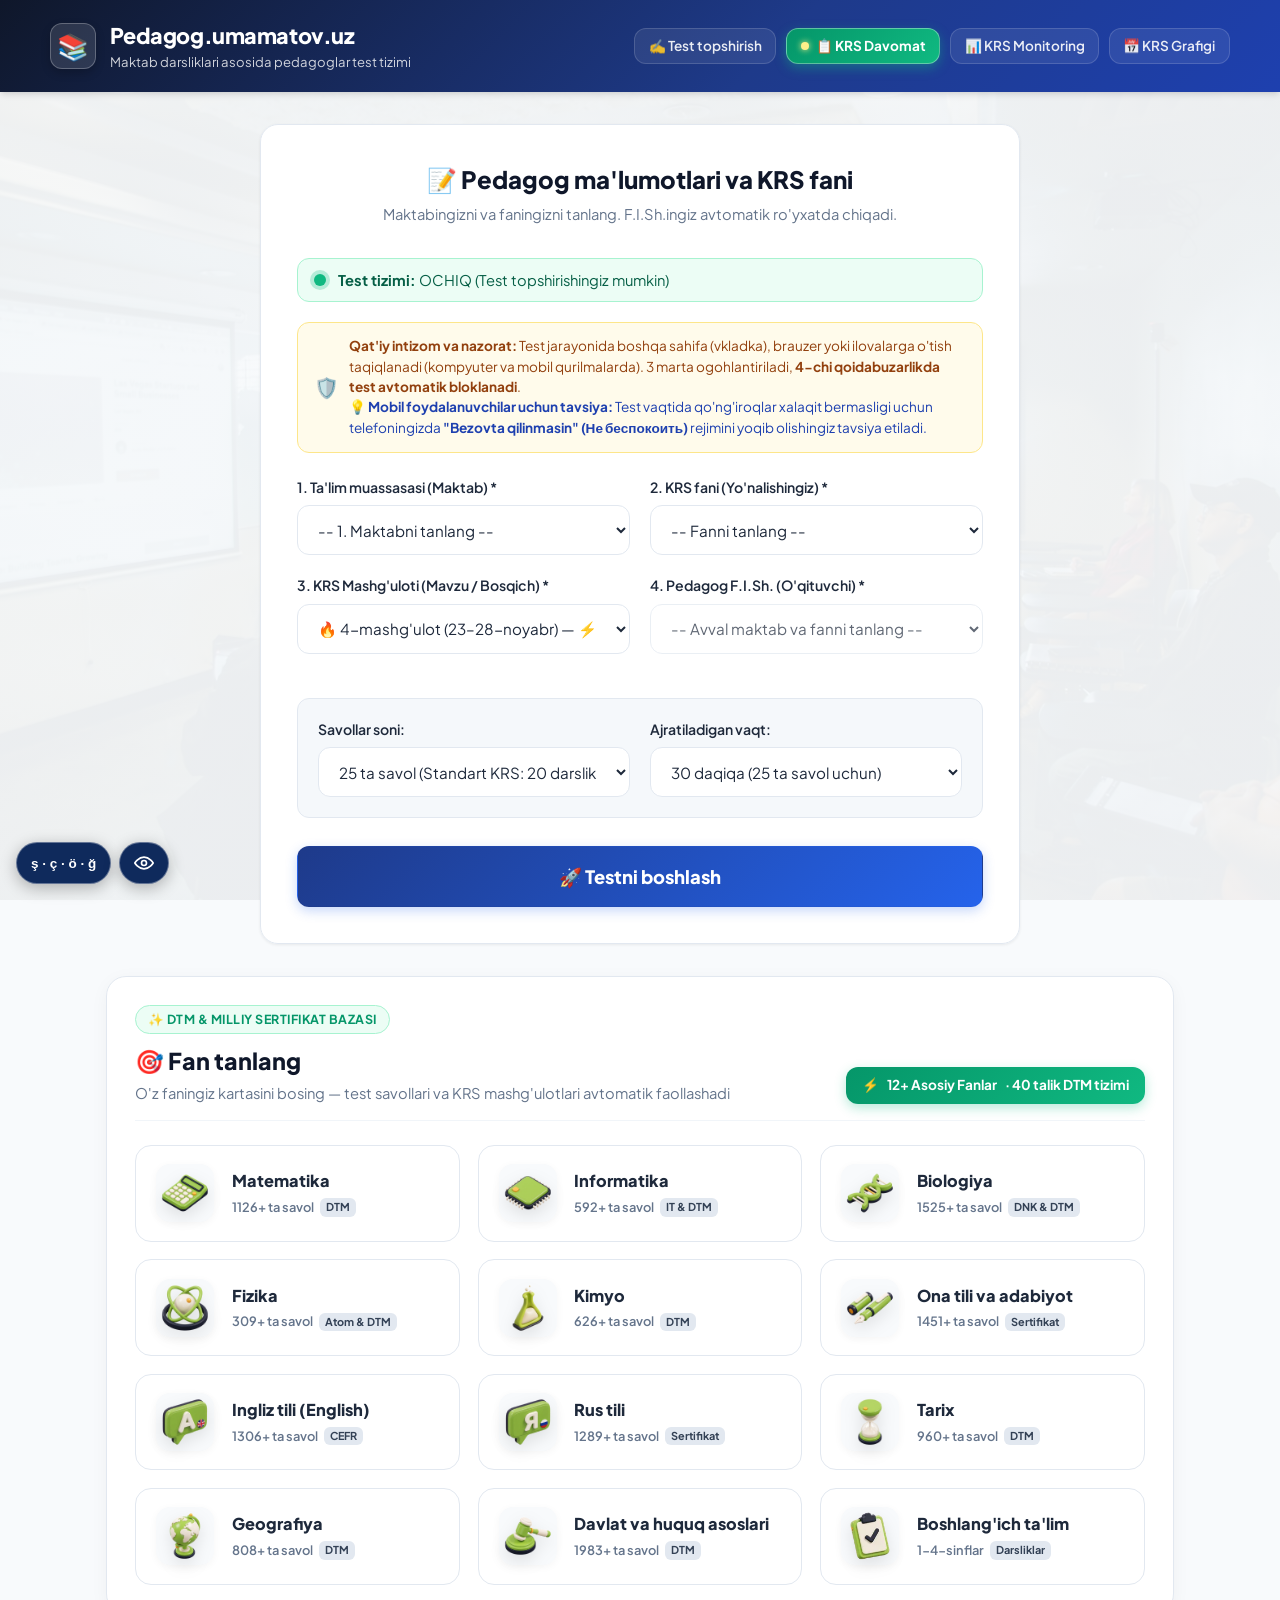
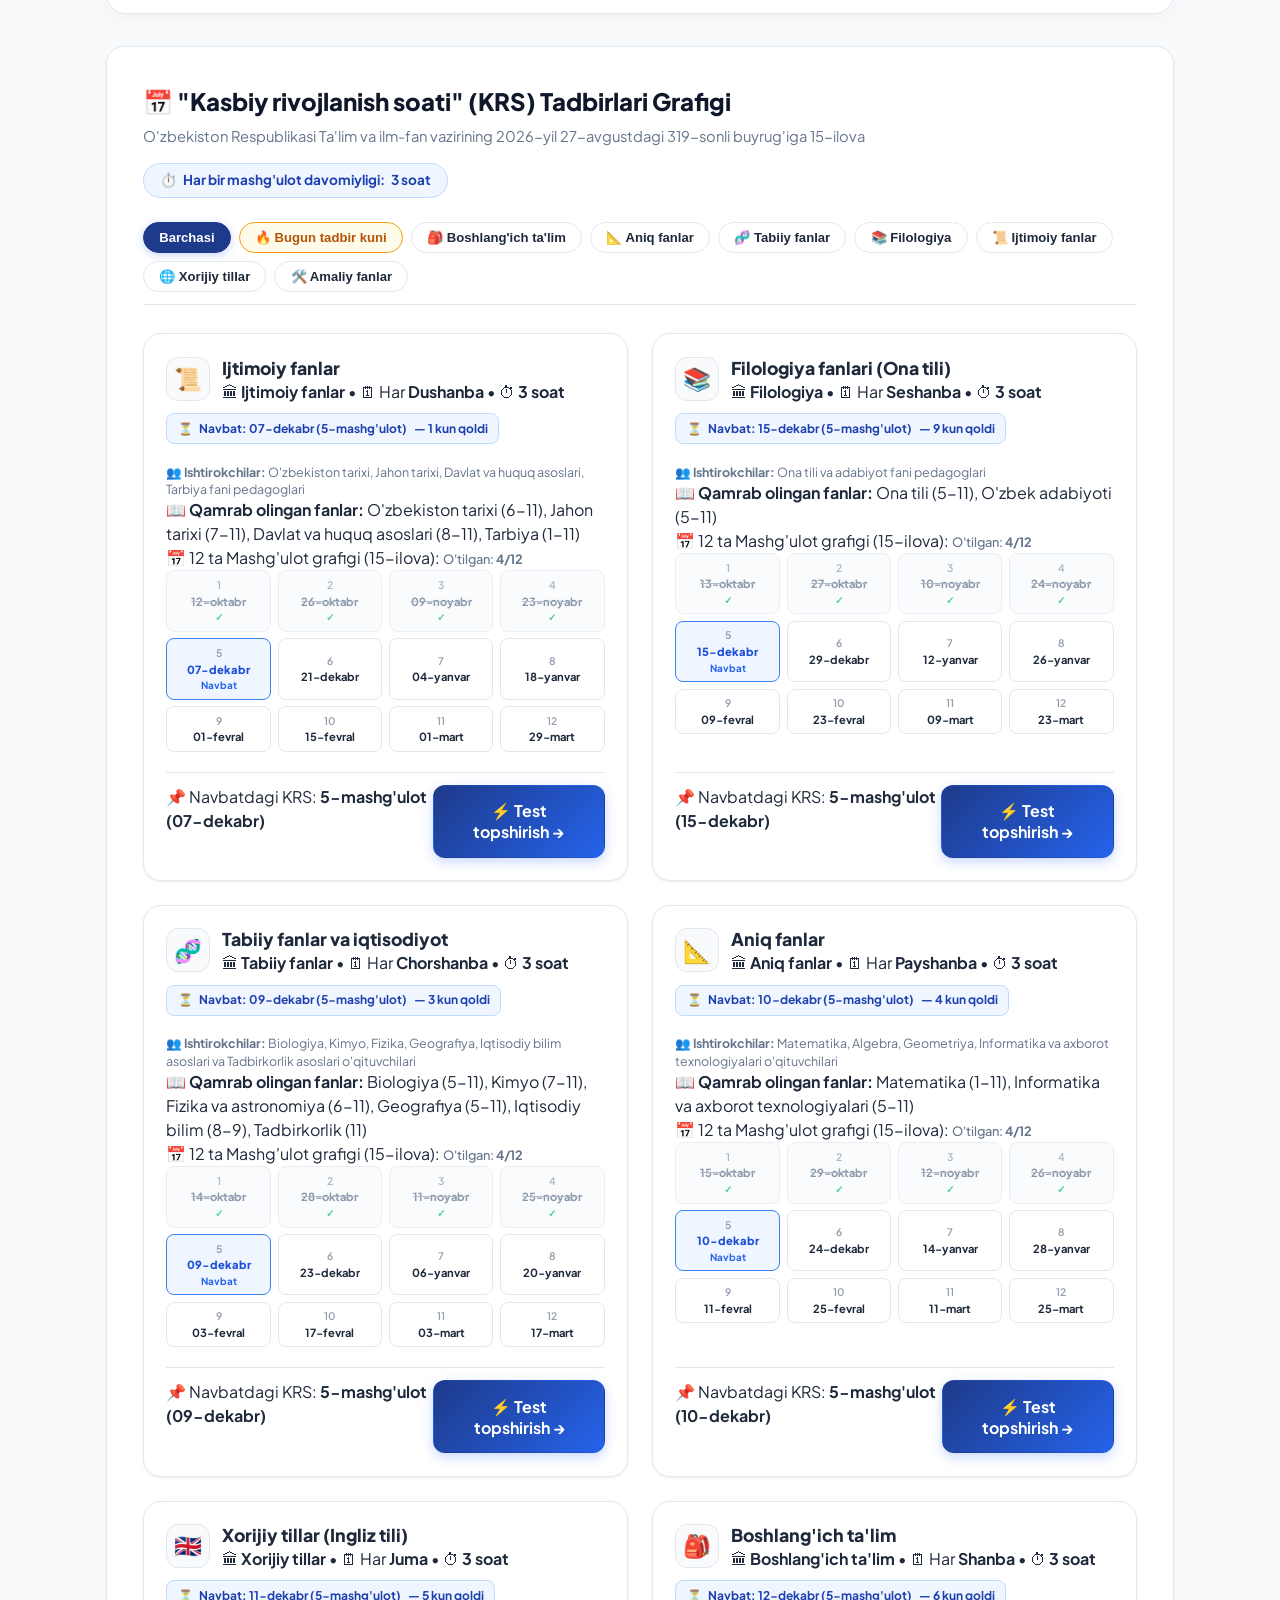
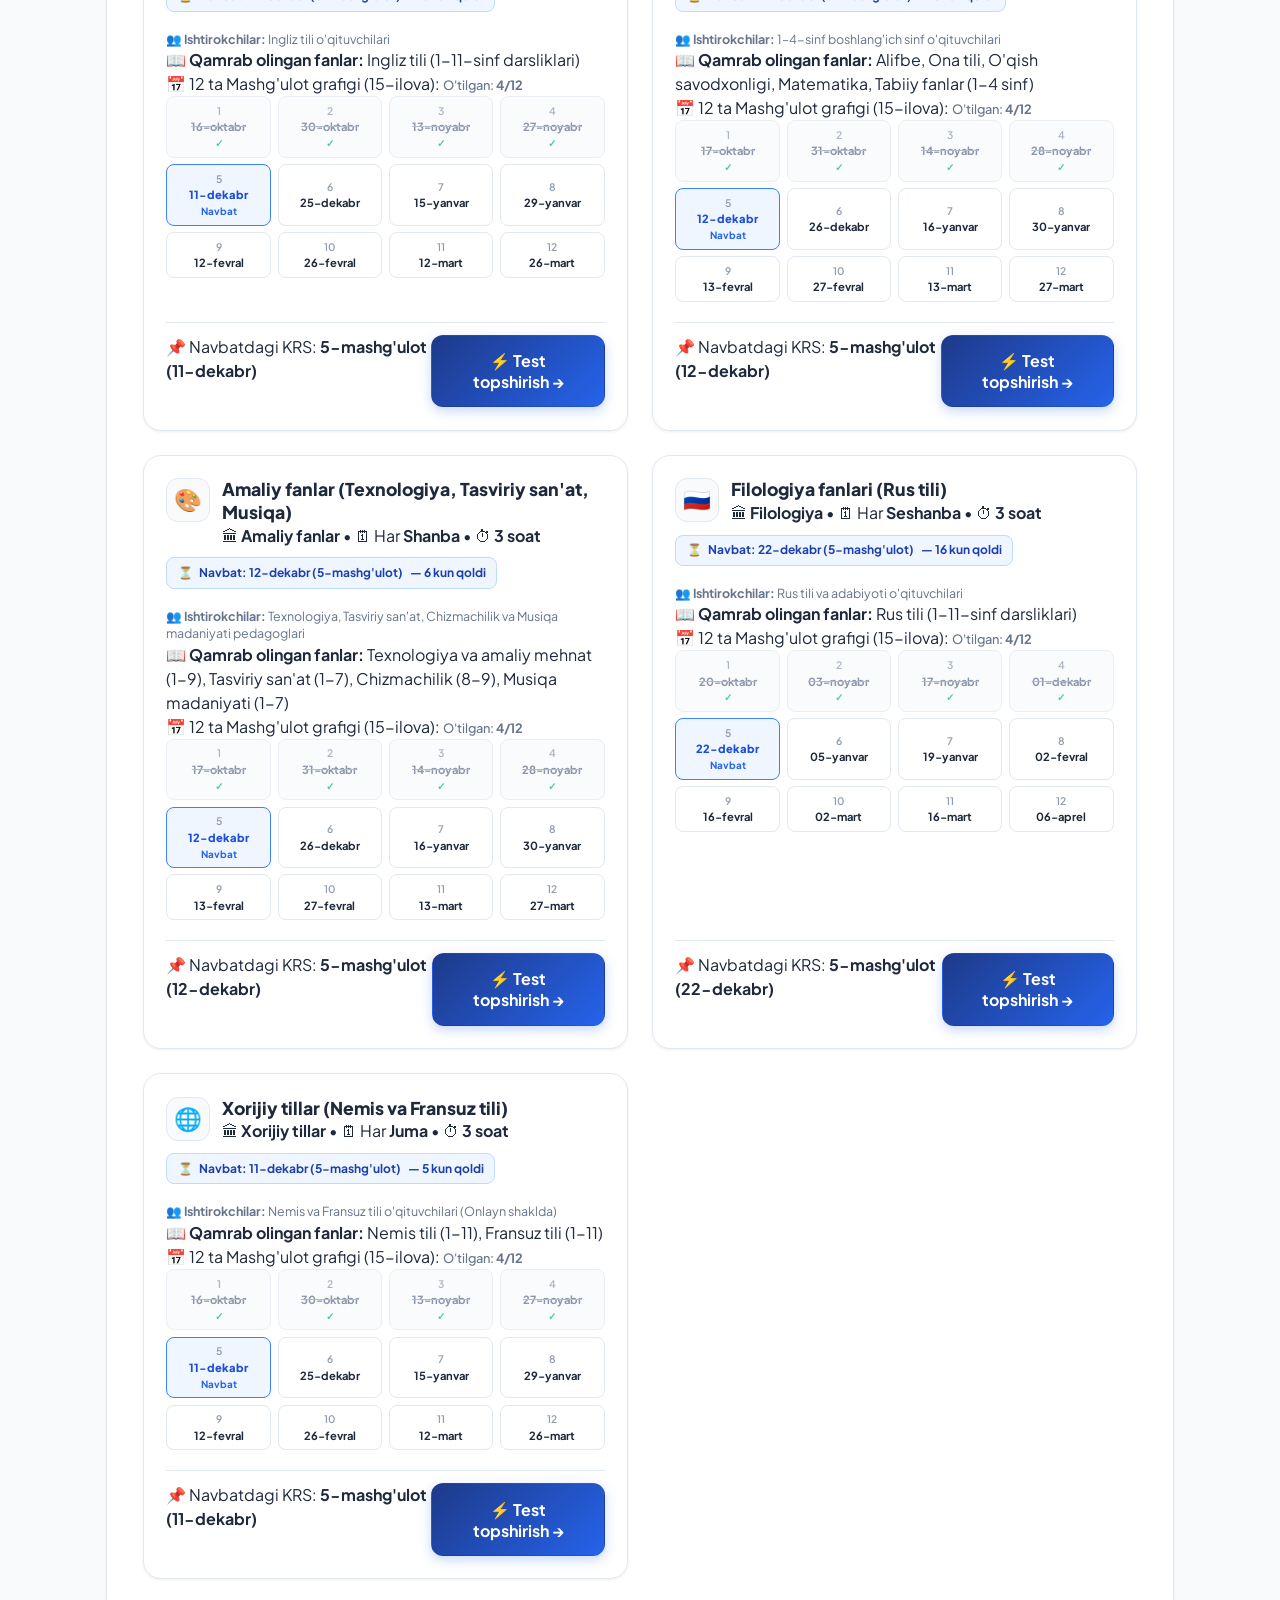
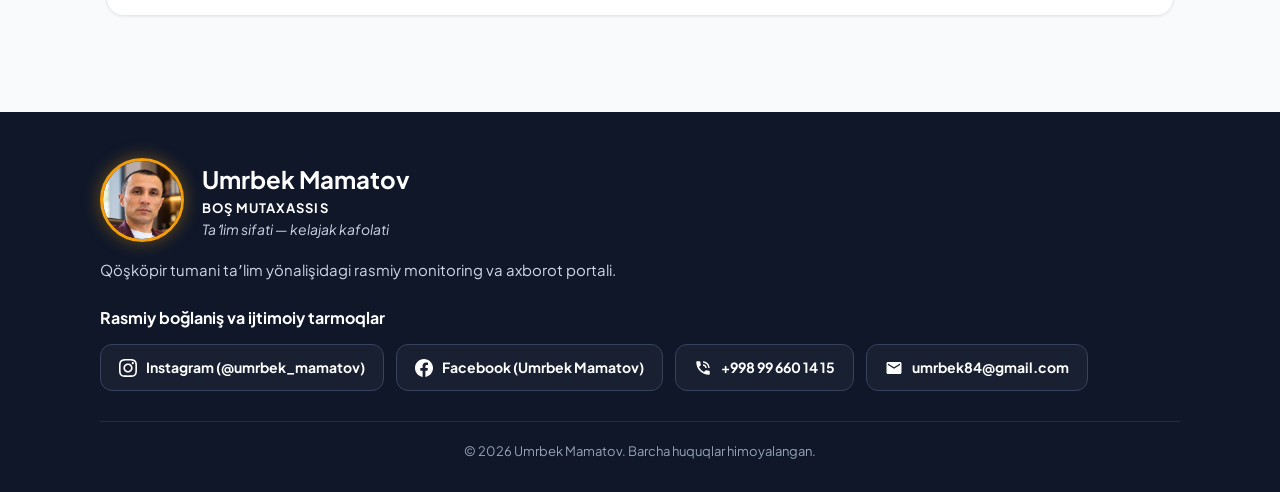
==== commit 3ef6fce9: "Birlashtirilgan Amaliy fanlar grafigi va 28-noyabr Boshlangich hamda Amaliy fanlar KRS 4-mashgulot y" ====
--- a/index.html
+++ b/index.html
@@ -424,7 +424,7 @@
 
         <!-- Filter bar -->
         <div class="krs-filter-bar">
-          <button type="button" class="krs-filter-btn active" data-filter="all">Barchasi (11 ta toifa)</button>
+          <button type="button" class="krs-filter-btn active" data-filter="all">Barchasi</button>
           <button type="button" class="krs-filter-btn btn-today-highlight" data-filter="today">🔥 Bugun tadbir kuni</button>
           <button type="button" class="krs-filter-btn" data-filter="Boshlang'ich">🎒 Boshlang'ich ta'lim</button>
           <button type="button" class="krs-filter-btn" data-filter="Aniq">📐 Aniq fanlar</button>
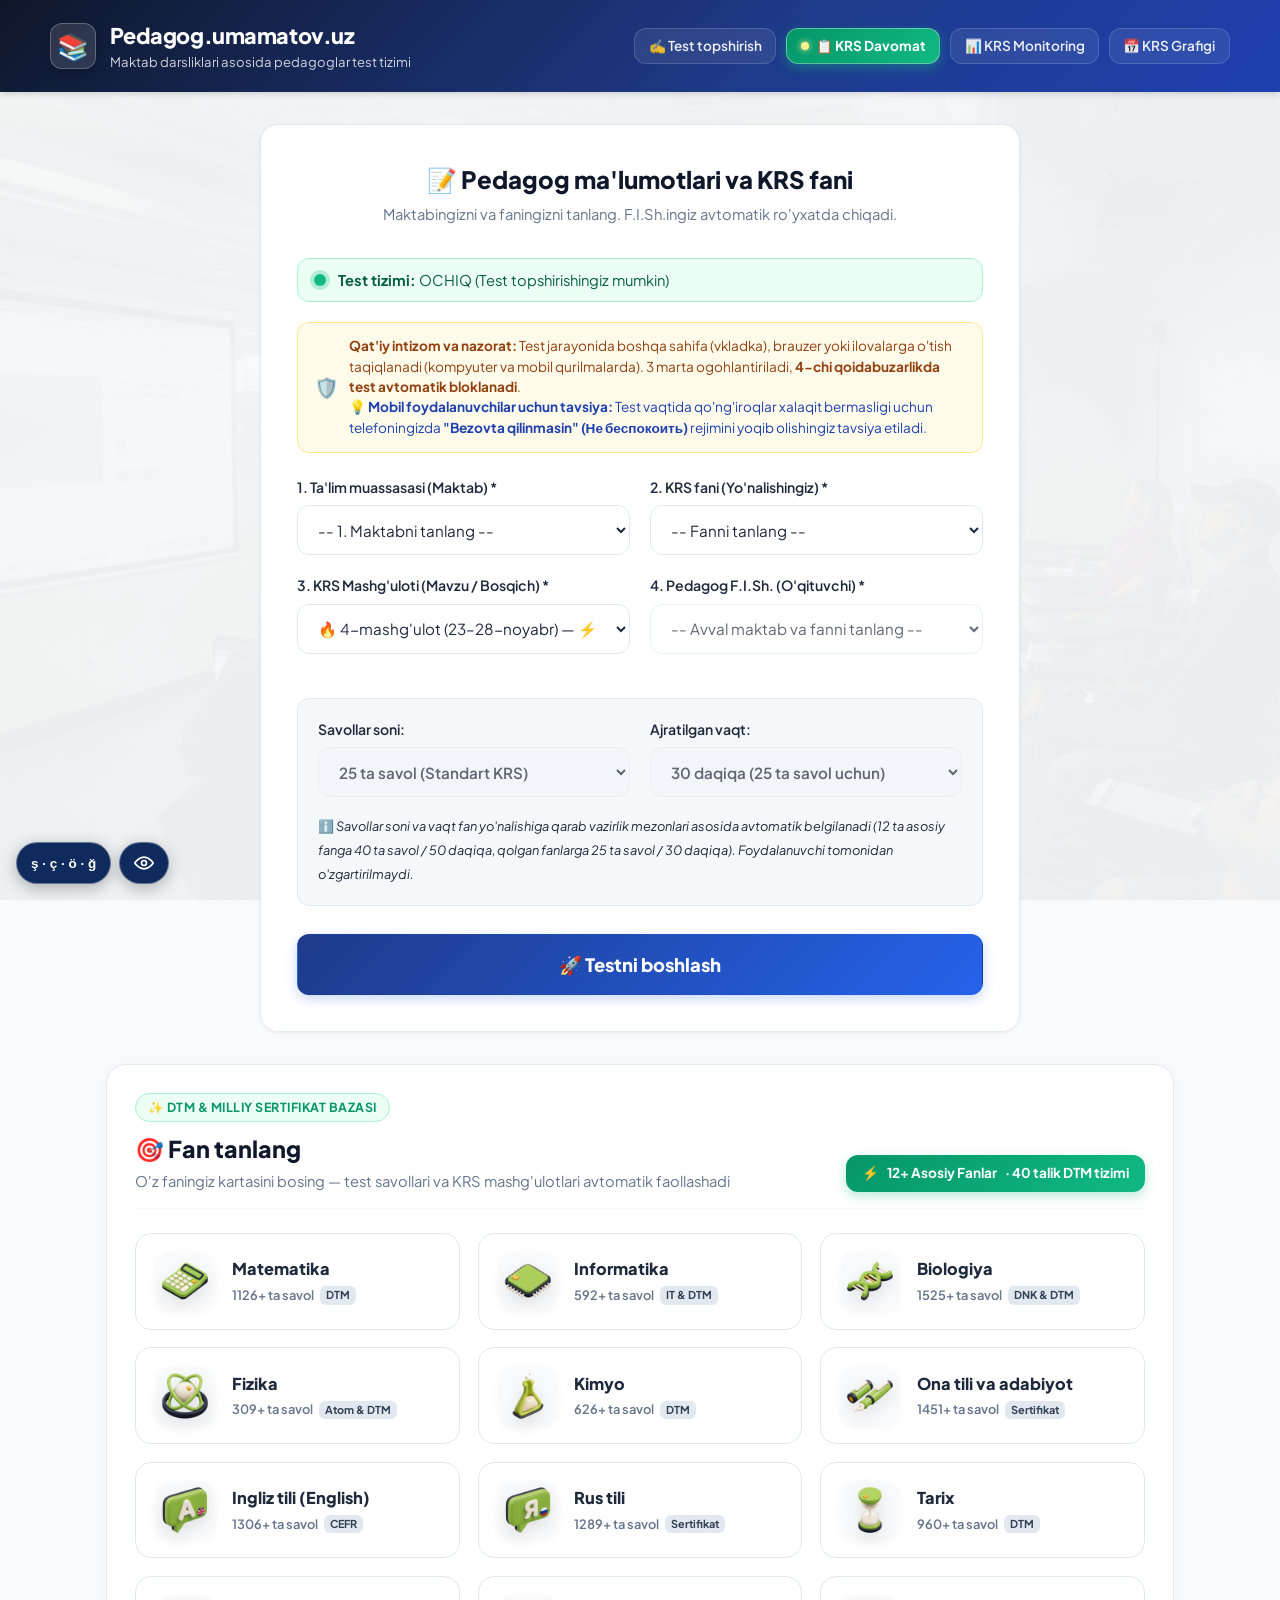
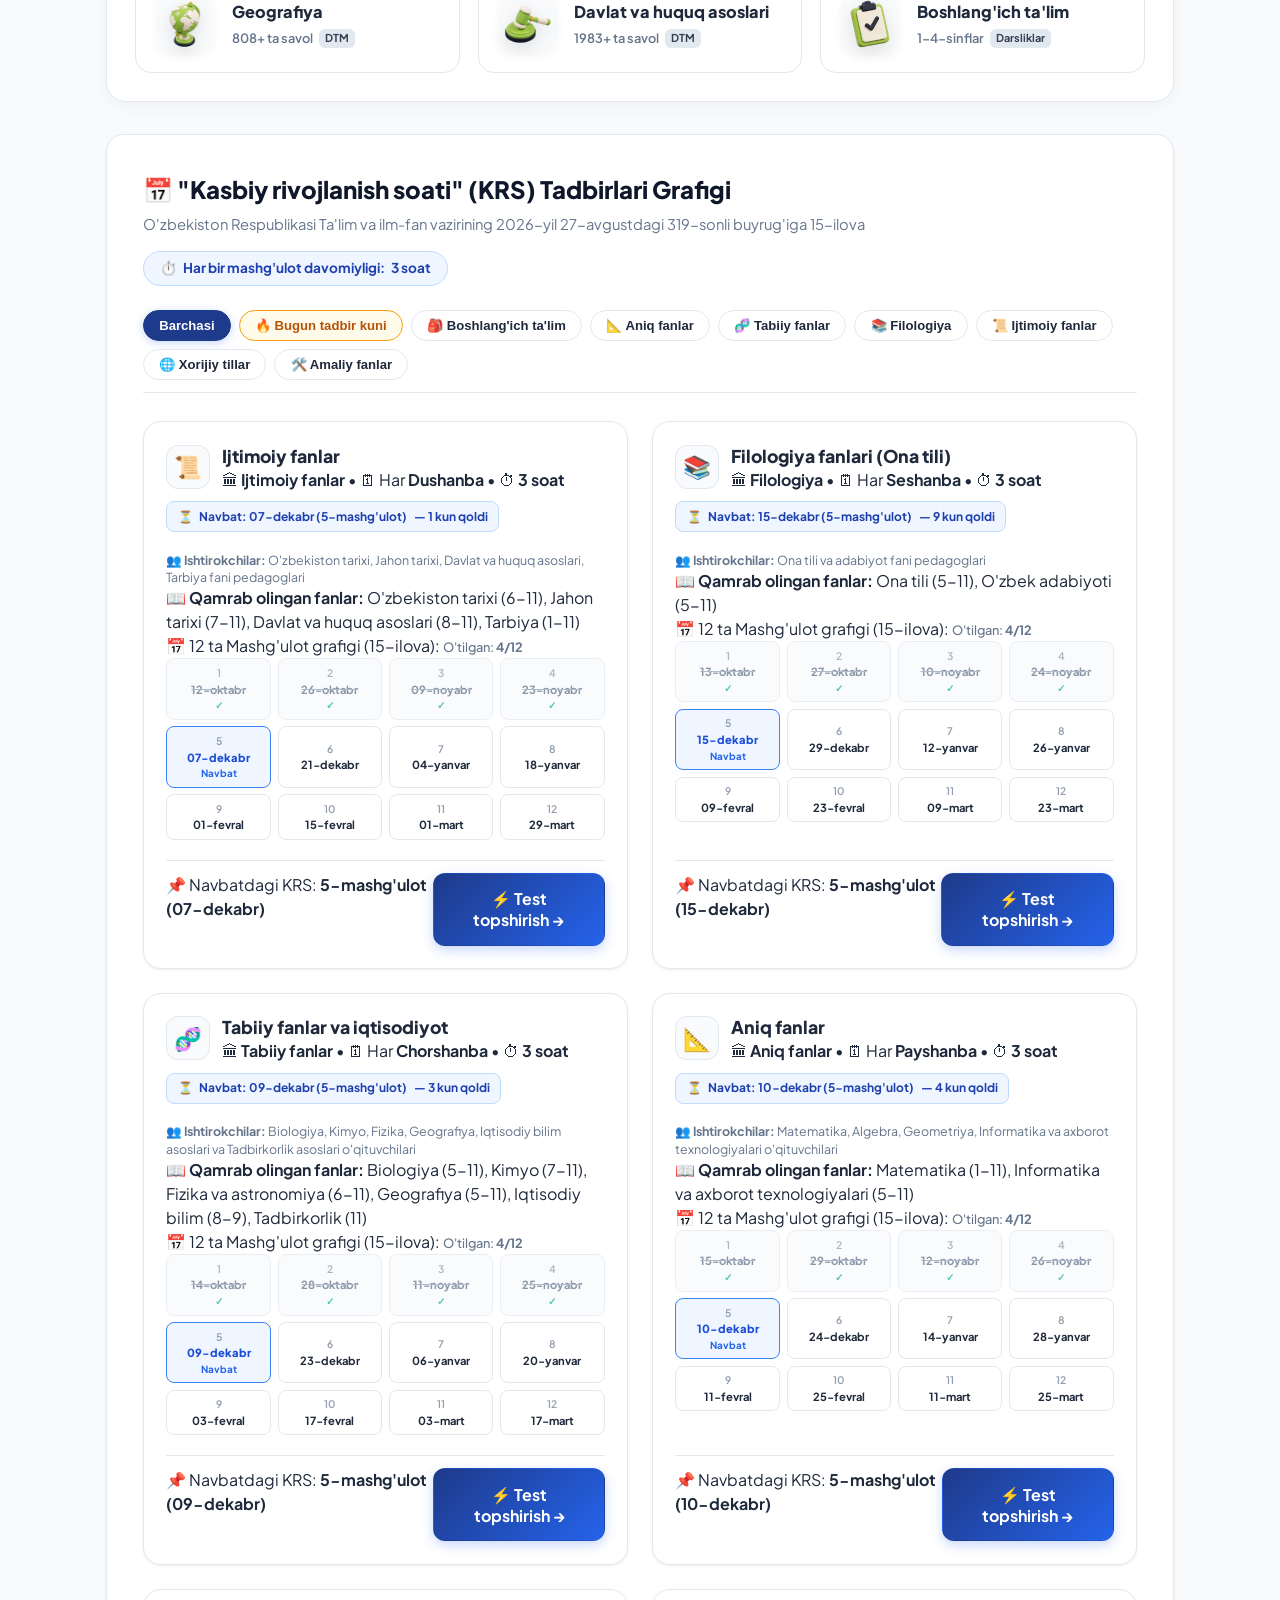
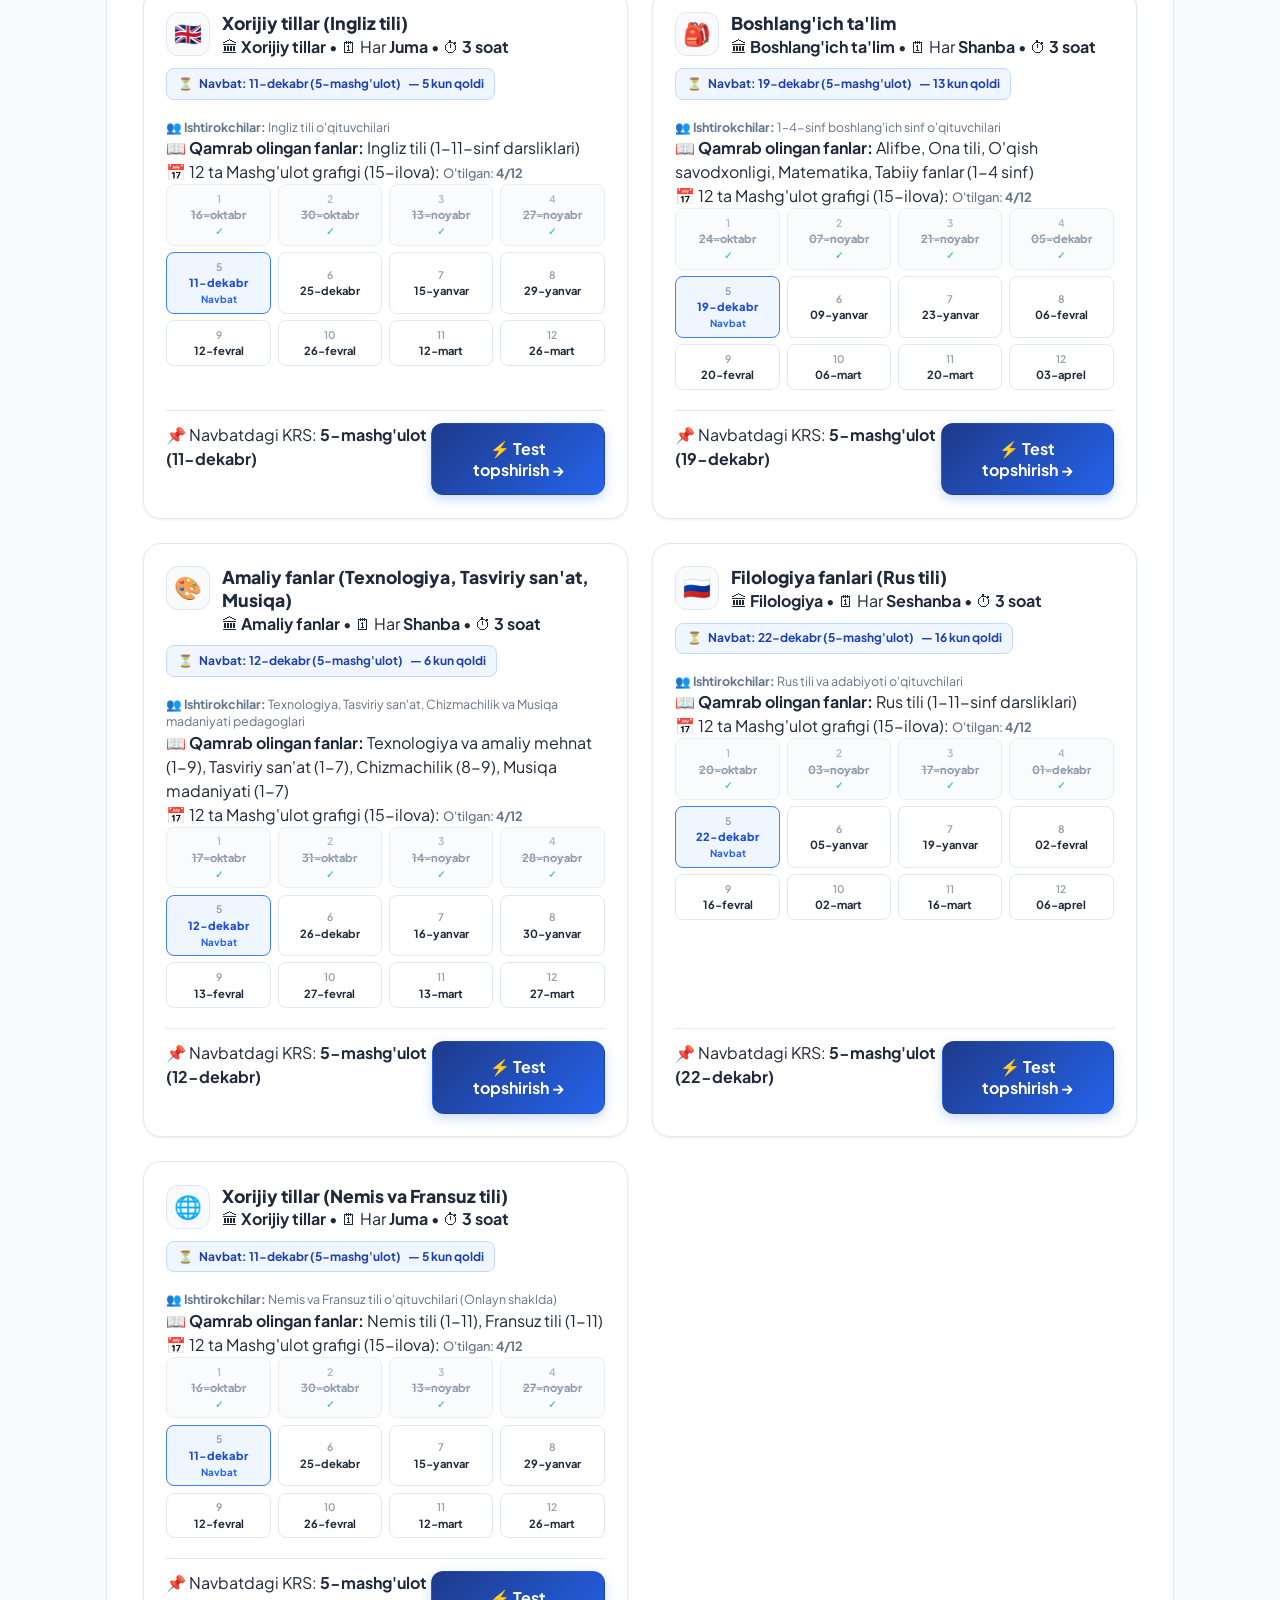
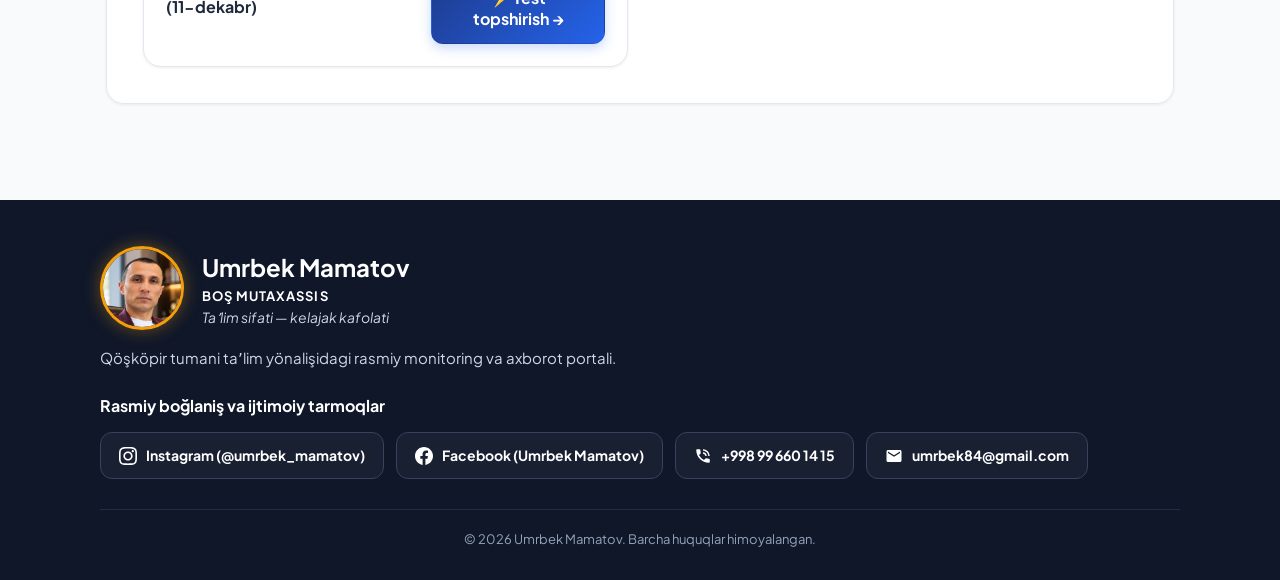
==== commit a59f33d2: "Lock question count to 40 for core 12 subjects and 25 for others without user choice; sync 17-maktab" ====
--- a/index.html
+++ b/index.html
@@ -198,23 +198,31 @@
             </div>
           </div>
 
-          <!-- Settings Box -->
+          <!-- Settings Box (Avtomatik belgilangan standart mezon) -->
           <div class="settings-grid">
             <div class="form-group">
-              <label class="form-label" for="questionCount">Savollar soni:</label>
-              <select id="questionCount" class="form-select">
-                <option value="25" selected>25 ta savol (Standart KRS: 20 darslik + 5 mavzu)</option>
-                <option value="40">40 ta savol (12 Asosiy fan: 25 darslik + 15 DTM savol)</option>
+              <label class="form-label" for="questionCount">
+                <i class="fas fa-lock text-warning me-1"></i> Savollar soni:
+              </label>
+              <select id="questionCount" class="form-select" disabled style="background-color: #f1f5f9; cursor: not-allowed; font-weight: 600; color: #1e293b;">
+                <option value="25" selected>25 ta savol (Standart KRS)</option>
+                <option value="40">40 ta savol (12 Asosiy fan: 25 darslik + 15 DTM)</option>
               </select>
             </div>
 
             <div class="form-group">
-              <label class="form-label" for="timeLimit">Ajratiladigan vaqt:</label>
-              <select id="timeLimit" class="form-select">
+              <label class="form-label" for="timeLimit">
+                <i class="fas fa-lock text-warning me-1"></i> Ajratilgan vaqt:
+              </label>
+              <select id="timeLimit" class="form-select" disabled style="background-color: #f1f5f9; cursor: not-allowed; font-weight: 600; color: #1e293b;">
                 <option value="30" selected>30 daqiqa (25 ta savol uchun)</option>
-                <option value="50">50 daqiqa (40 ta savol uchun standart)</option>
-                <option value="60">60 daqiqa (1 soat - kengaytirilgan)</option>
+                <option value="50">50 daqiqa (40 ta savol uchun)</option>
               </select>
+            </div>
+            <div style="grid-column: 1 / -1; margin-top: -0.25rem;">
+              <small class="text-muted" style="font-size: 0.8rem;">
+                ℹ️ <i>Savollar soni va vaqt fan yo'nalishiga qarab vazirlik mezonlari asosida avtomatik belgilanadi (12 ta asosiy fanga 40 ta savol / 50 daqiqa, qolgan fanlarga 25 ta savol / 30 daqiqa). Foydalanuvchi tomonidan o'zgartirilmaydi.</i>
+              </small>
             </div>
           </div>
 
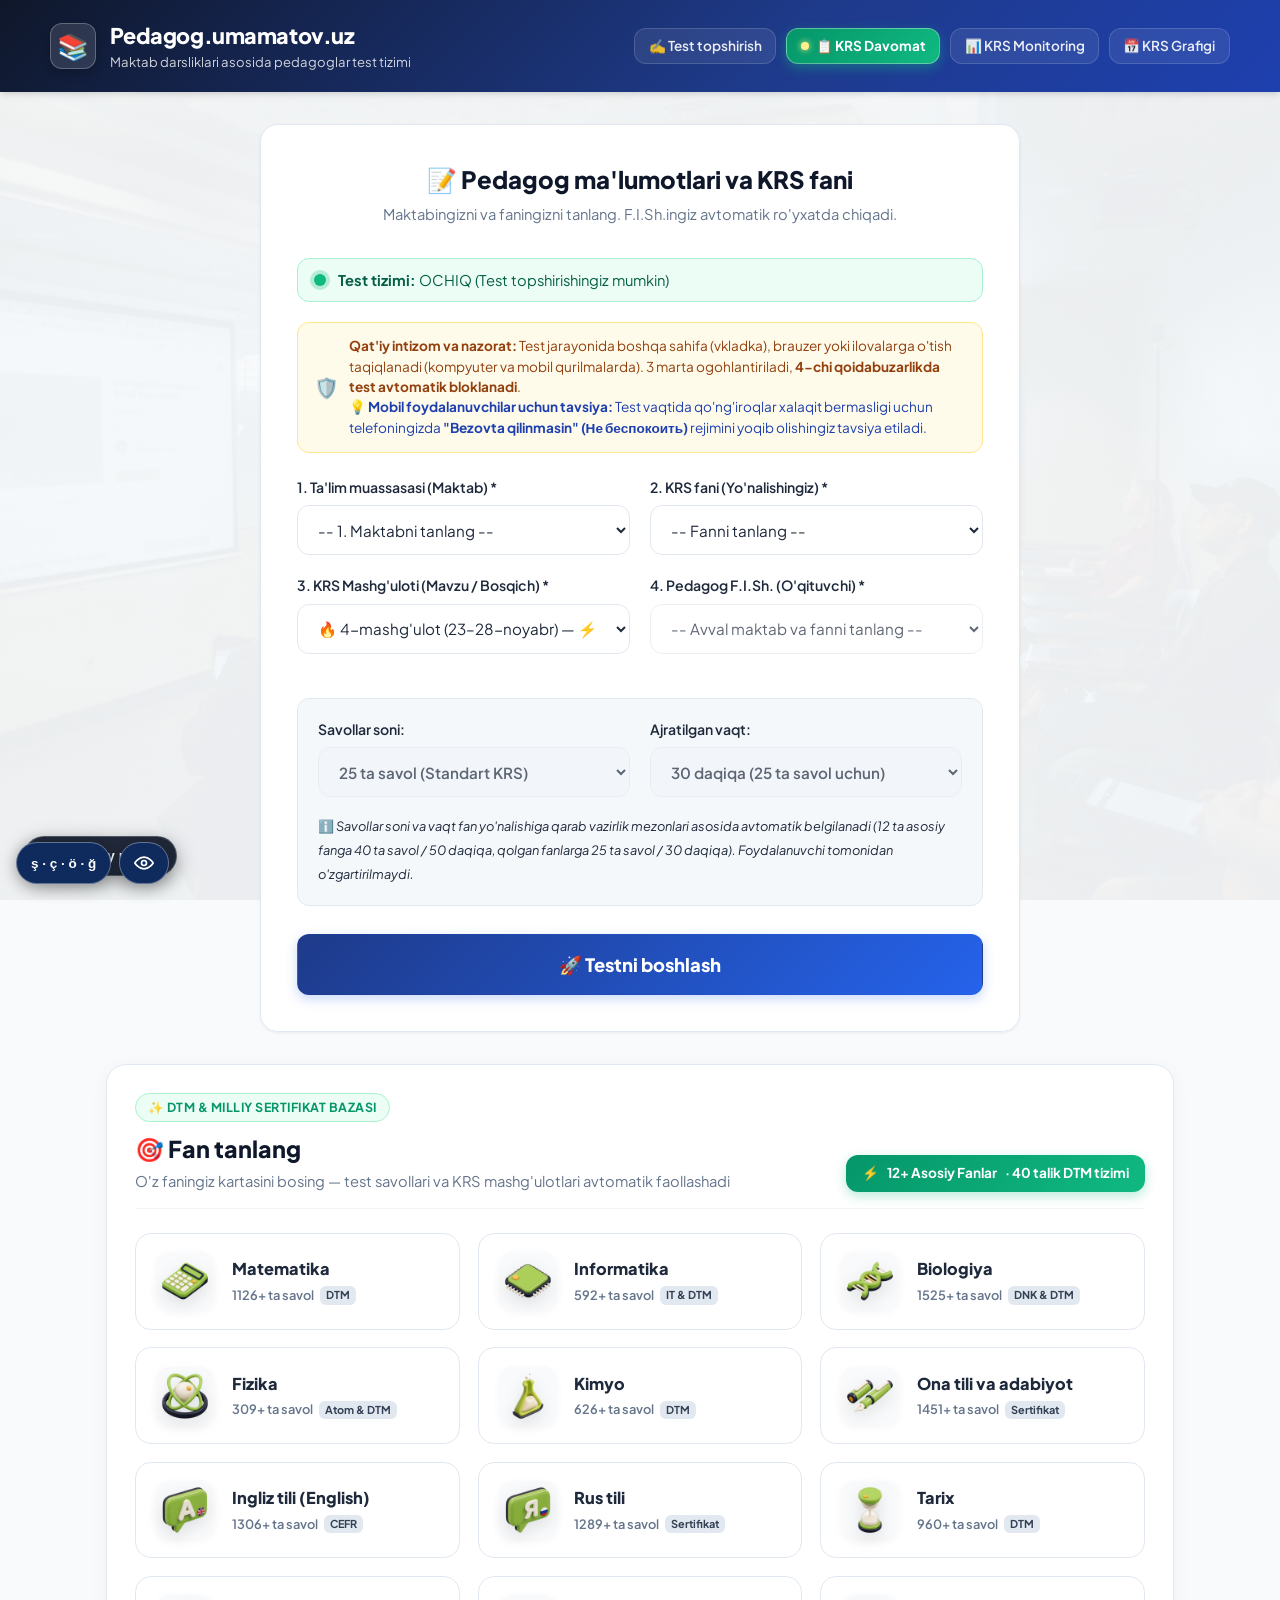
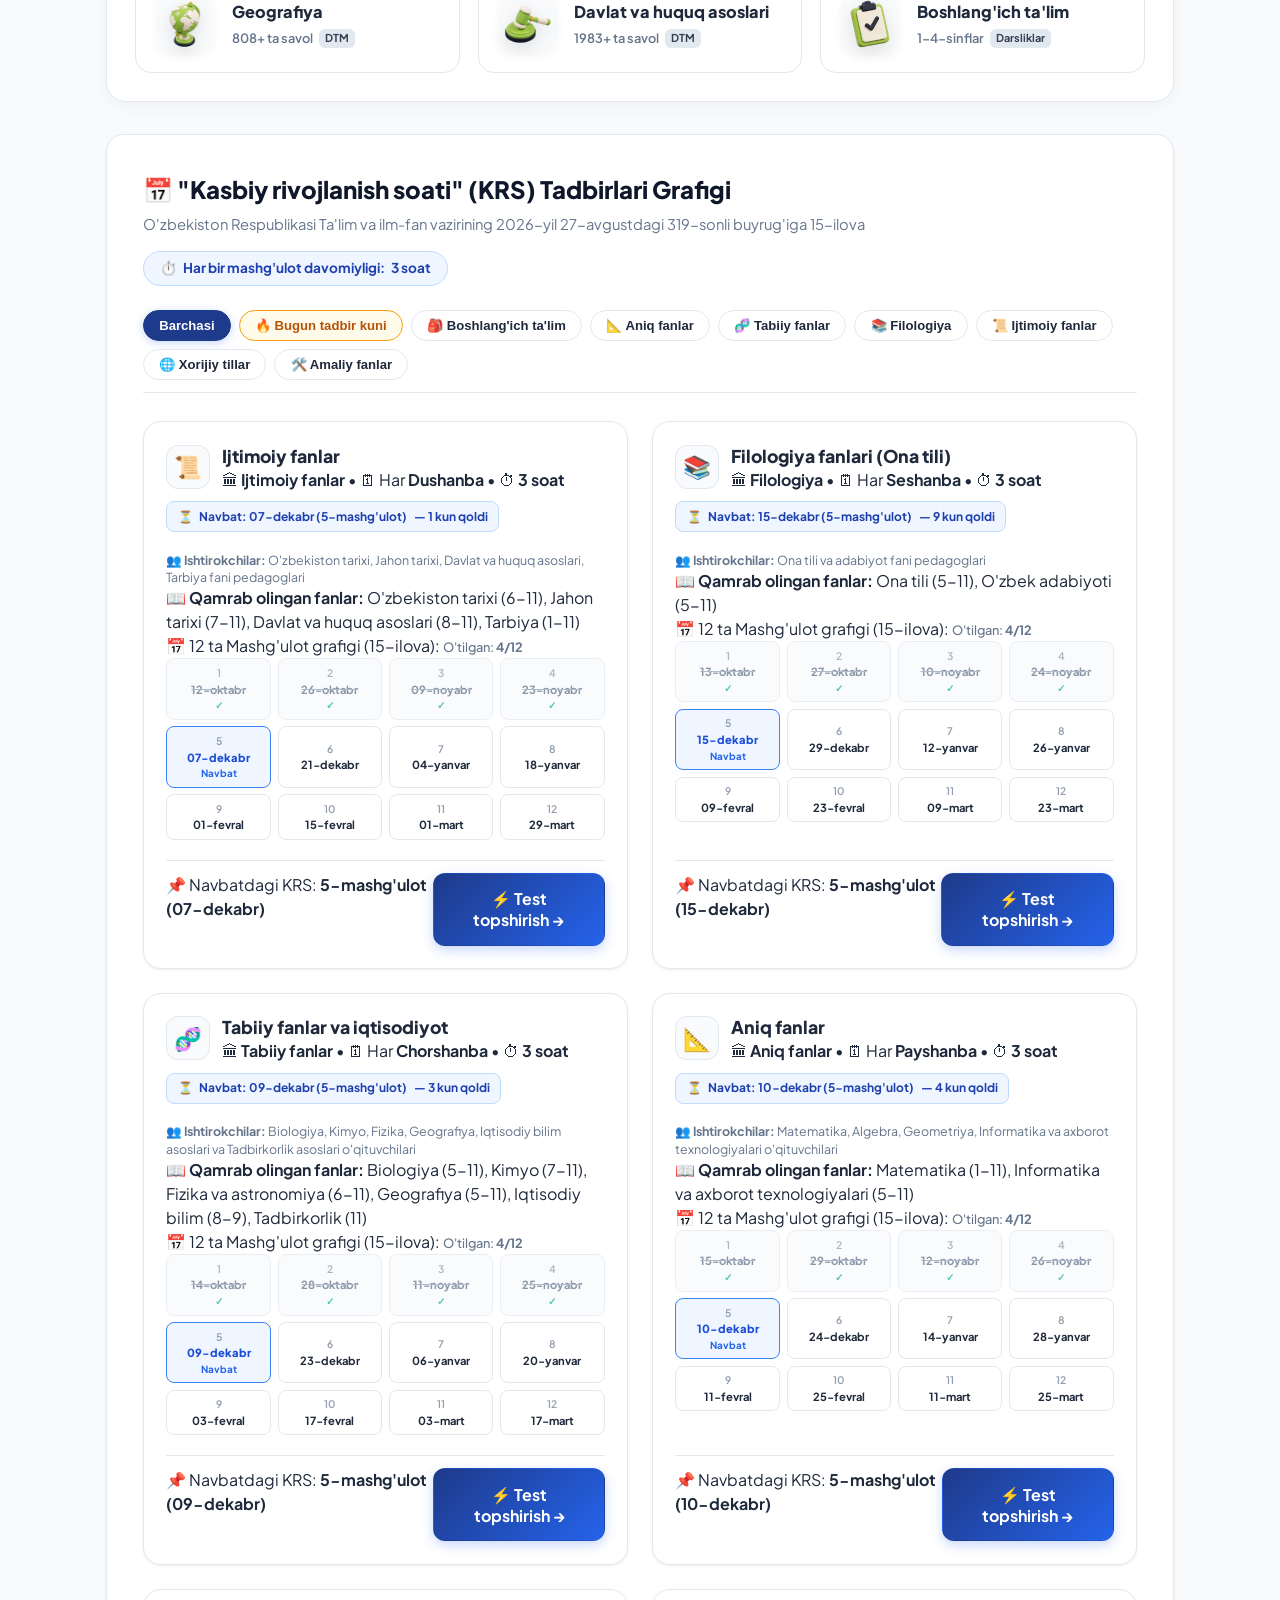
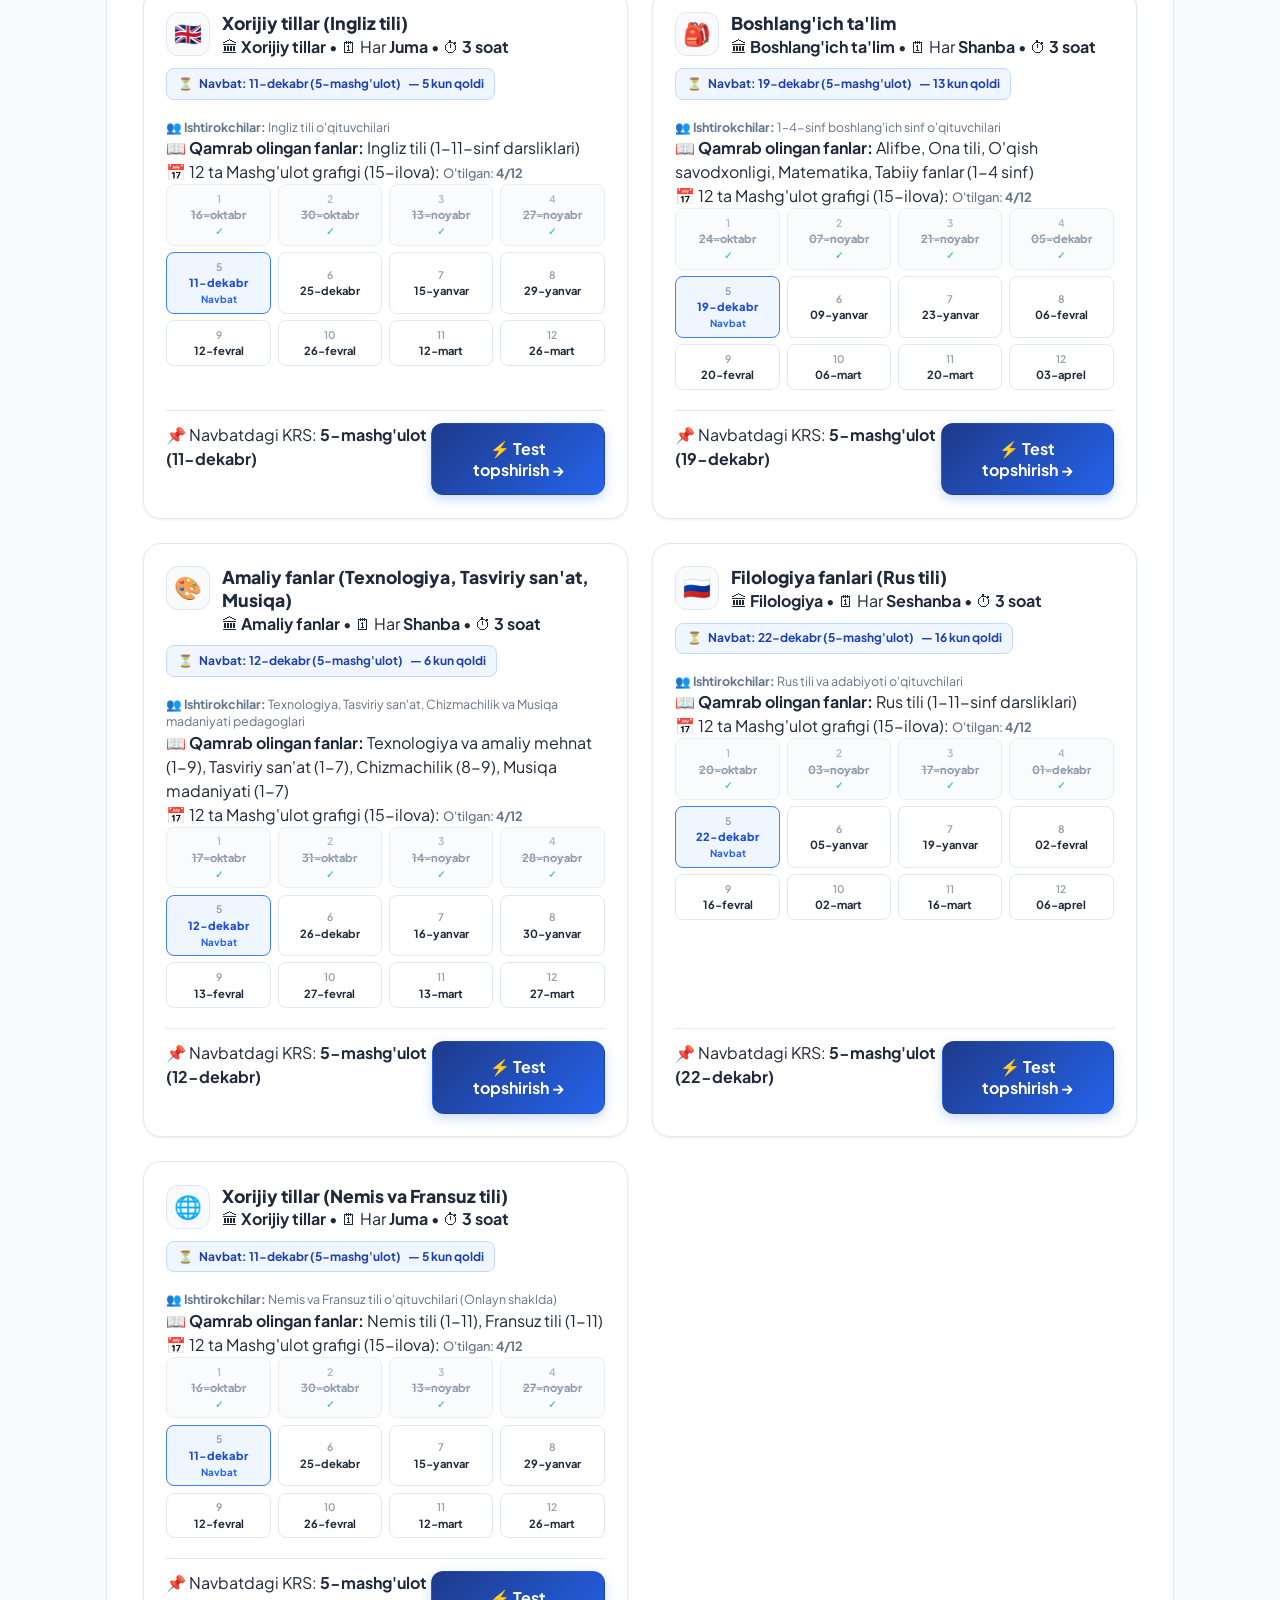
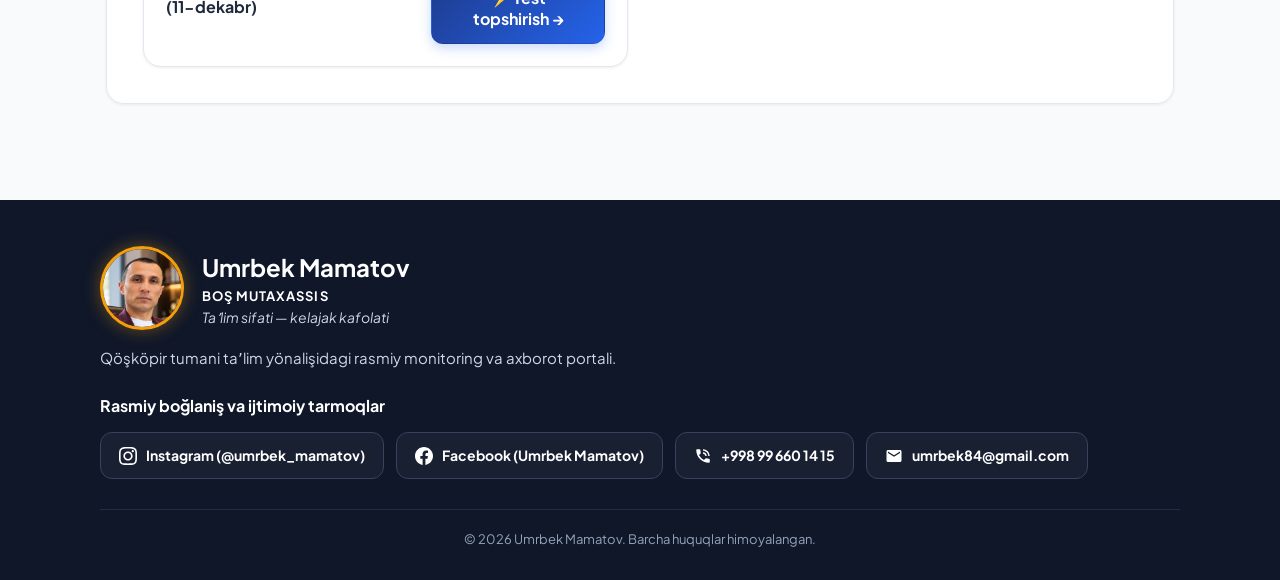
==== commit 5c07bd85: "Asosiy portal (umamatov.uz) ga qaytish tugmasi o'rnatildi" ====
--- a/index.html
+++ b/index.html
@@ -1369,5 +1369,76 @@
   <script src="app.js?v=1795764316"></script>
   <script src="qulaylik.js?v=20261124_1530"></script>
 <script data-goatcounter="https://umamatov.goatcounter.com/count" async src="https://gc.zgo.at/count.js"></script>
+
+<!-- Asosiy portal (umamatov.uz) ga qaytish tugmasi -->
+<style>
+#um-portal-back {
+  position: fixed;
+  bottom: 24px;
+  left: 24px;
+  z-index: 2147482000;
+  display: inline-flex;
+  align-items: center;
+  gap: 8px;
+  padding: 10px 18px;
+  border-radius: 30px;
+  background: rgba(15, 23, 42, 0.92);
+  backdrop-filter: blur(10px);
+  color: #ffffff !important;
+  font: 700 14px -apple-system, BlinkMacSystemFont, "Segoe UI", Roboto, sans-serif;
+  text-decoration: none !important;
+  border: 1px solid rgba(255, 255, 255, 0.22);
+  box-shadow: 0 6px 20px rgba(0, 0, 0, 0.35);
+  cursor: pointer;
+  transition: all 0.25s ease;
+}
+#um-portal-back:hover {
+  background: #1d4ed8;
+  transform: translateY(-2px);
+  box-shadow: 0 10px 25px rgba(29, 78, 216, 0.45);
+  color: #fff !important;
+}
+#um-portal-back svg {
+  width: 18px;
+  height: 18px;
+  fill: none;
+  stroke: currentColor;
+  stroke-width: 2.2;
+  stroke-linecap: round;
+  stroke-linejoin: round;
+}
+@media (max-width: 768px) {
+  #um-portal-back {
+    bottom: 18px;
+    left: 16px;
+    padding: 9px 14px;
+    font-size: 13px;
+    border-radius: 24px;
+    box-shadow: 0 4px 16px rgba(0, 0, 0, 0.4);
+  }
+}
+</style>
+<a id="um-portal-back" href="https://umamatov.uz/" title="Asosiy portal (umamatov.uz) ga qaytish" onclick="umReturnToPortal(event)">
+  <svg viewBox="0 0 24 24"><path d="M3 9l9-7 9 7v11a2 2 0 0 1-2 2H5a2 2 0 0 1-2-2z"></path><polyline points="9 22 9 12 15 12 15 22"></polyline></svg>
+  <span>Asosiy portal</span>
+</a>
+<script>
+function umReturnToPortal(e) {
+  if (e) e.preventDefault();
+  // Agar boshqa tab/oyna orqali ochilgan bo'lsa:
+  try {
+    if (window.opener && !window.opener.closed) {
+      window.opener.location.href = 'https://umamatov.uz/';
+      window.opener.focus();
+      window.close();
+      return;
+    }
+  } catch(err) {}
+  
+  // Oyna yopilmasa yoki bevosita ochilgan bo'lsa:
+  window.location.href = 'https://umamatov.uz/';
+}
+</script>
+
 </body>
 </html>
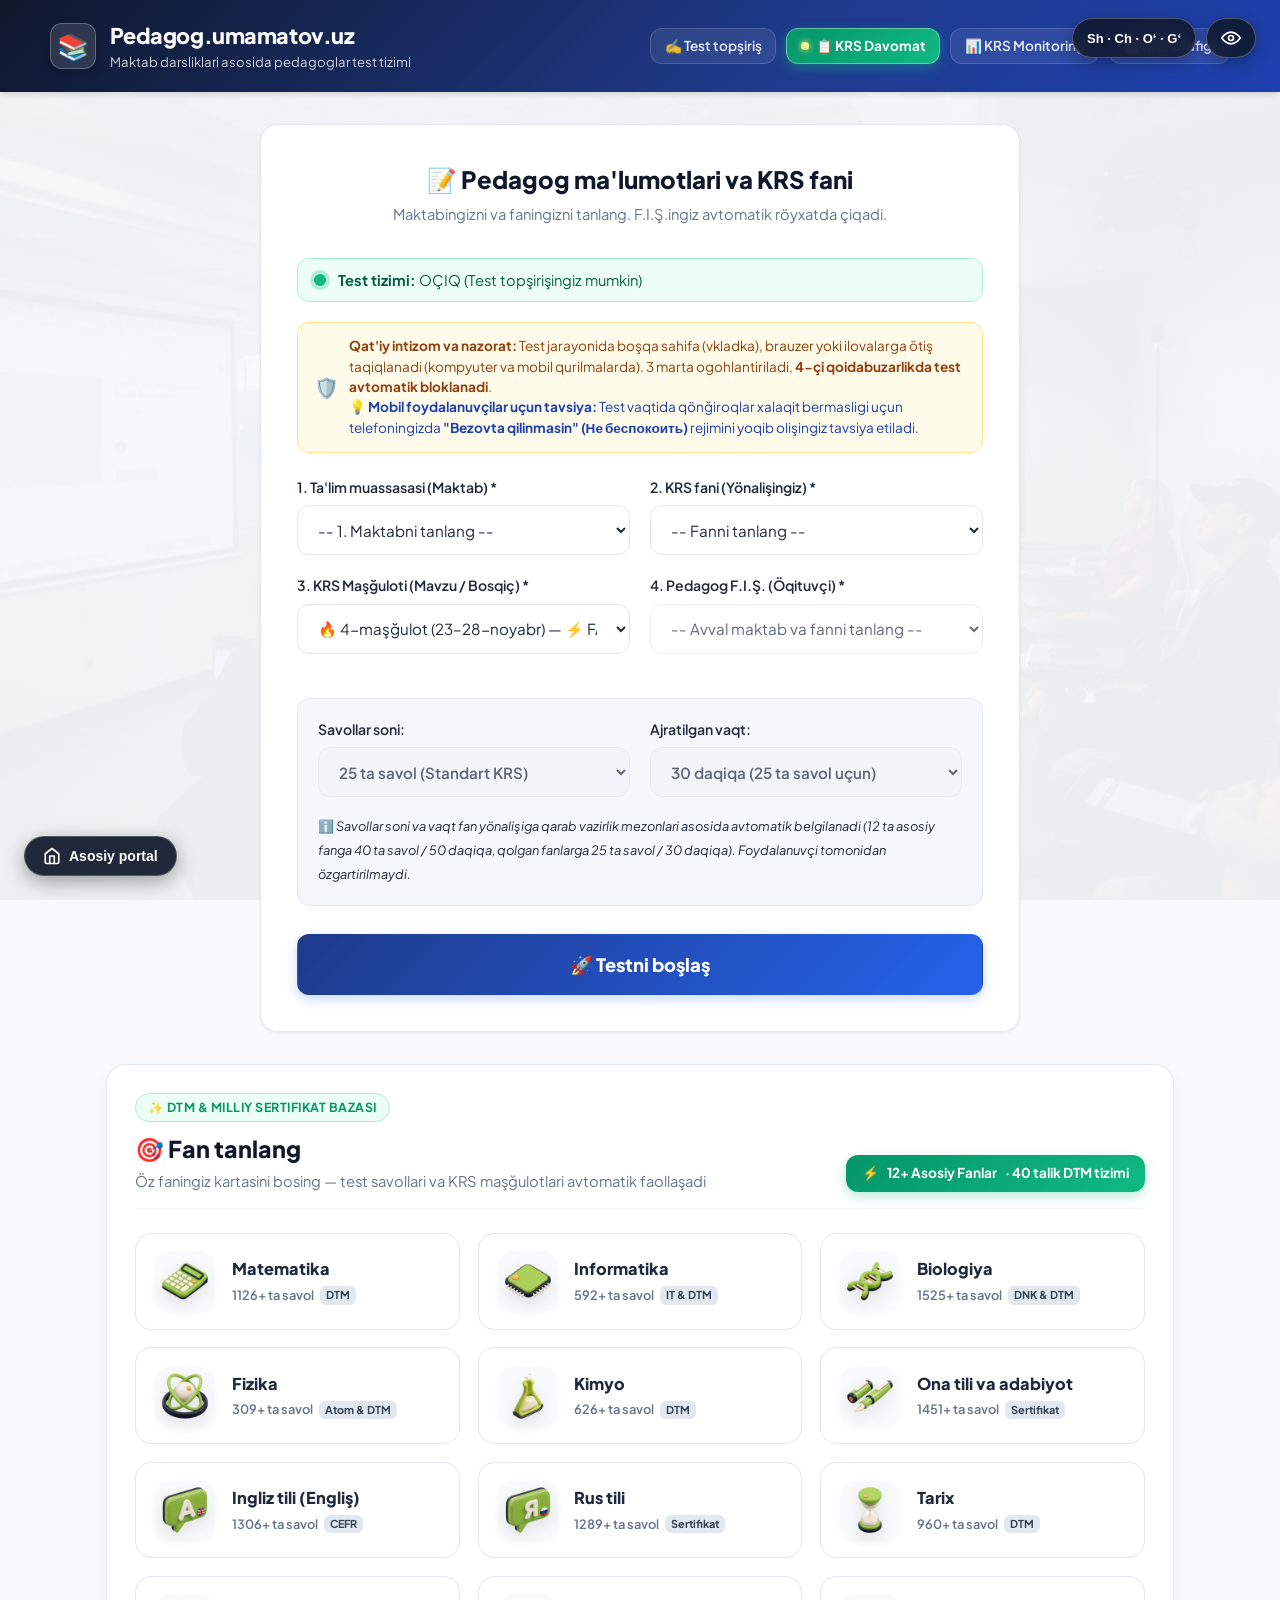
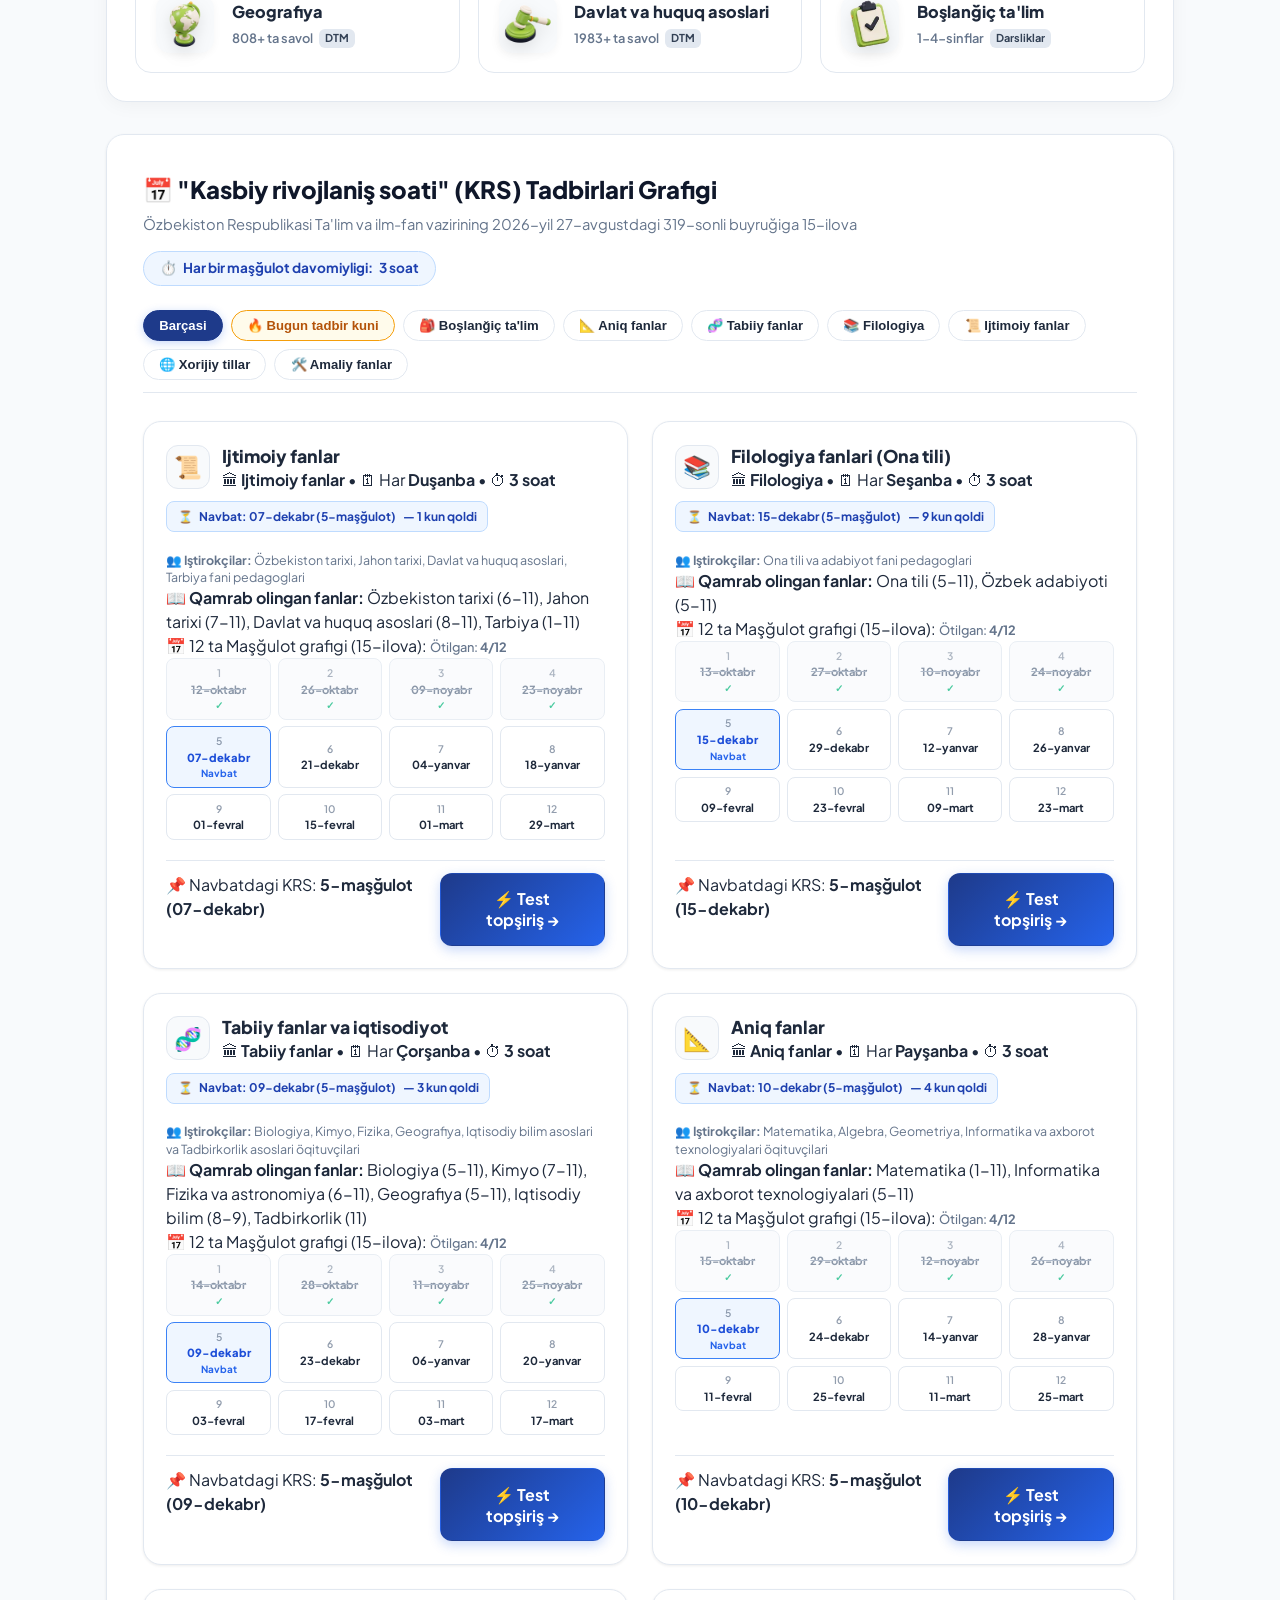
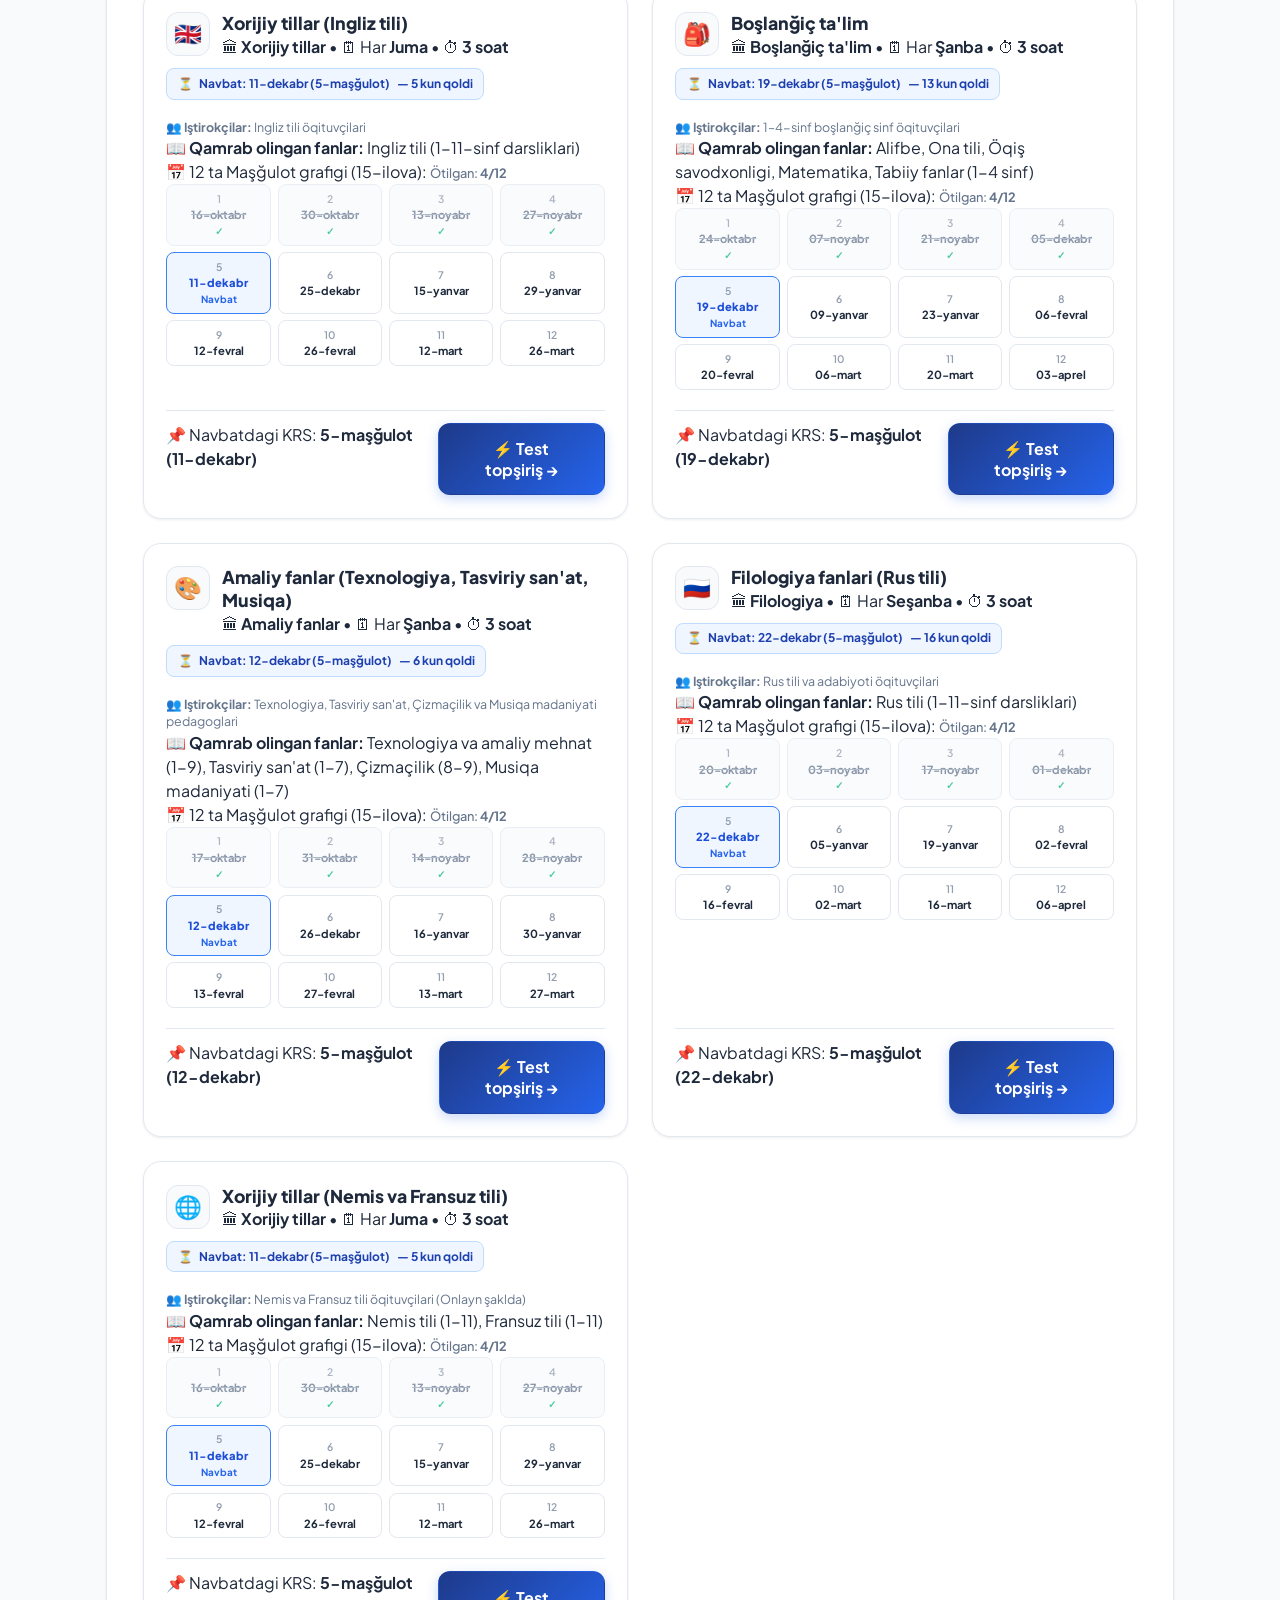
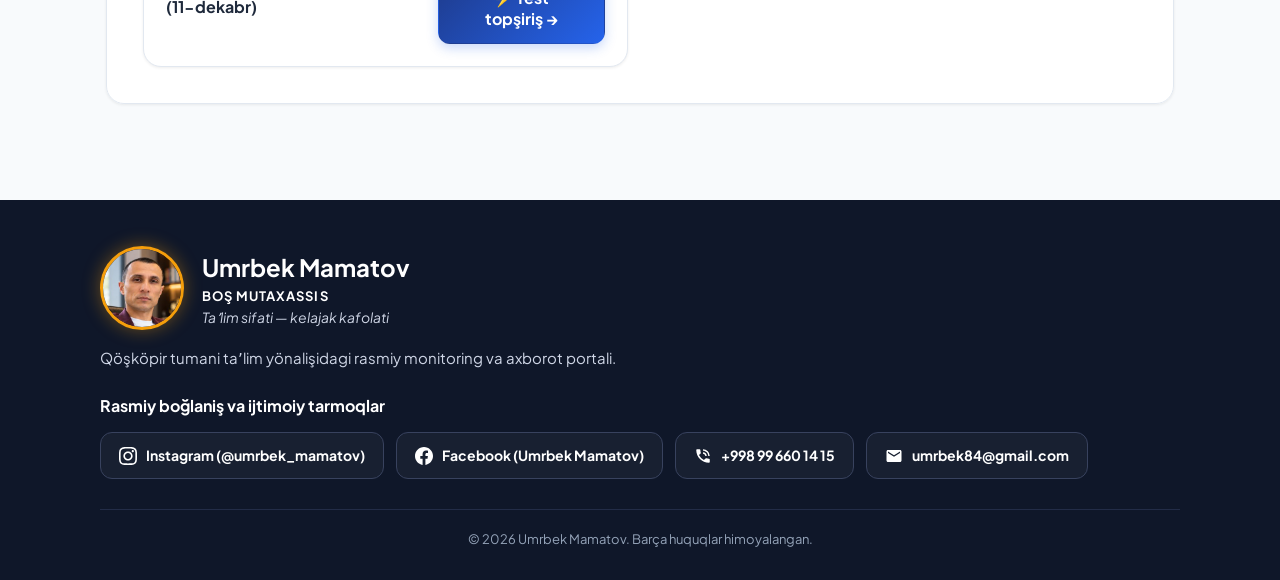
==== commit fdcb6f45: "Qulaylik vidjeti yuqoriga kochirildi va mobilda yashirildi" ====
--- a/index.html
+++ b/index.html
@@ -1367,7 +1367,7 @@
   <script src="teachers_db.js?v=1795527509"></script>
   <script src="questions_db.js?v=20261124_1530"></script>
   <script src="app.js?v=1795764316"></script>
-  <script src="qulaylik.js?v=20261124_1530"></script>
+  <script src="qulaylik.js?v=20261128_1335"></script>
 <script data-goatcounter="https://umamatov.goatcounter.com/count" async src="https://gc.zgo.at/count.js"></script>
 
 <!-- Asosiy portal (umamatov.uz) ga qaytish tugmasi -->
@@ -1425,17 +1425,30 @@
 <script>
 function umReturnToPortal(e) {
   if (e) e.preventDefault();
-  // Agar boshqa tab/oyna orqali ochilgan bo'lsa:
-  try {
-    if (window.opener && !window.opener.closed) {
-      window.opener.location.href = 'https://umamatov.uz/';
+  
+  // 1. Agar oldingi vkladka (bosh sahifa) ochiq bo'lsa:
+  if (window.opener && !window.opener.closed) {
+    try {
       window.opener.focus();
-      window.close();
+      window.close(); // Ushbu vkladkani o'chirib/yopib yuboramiz!
+      
+      // Agar brauzer yopilishini kechiktirsa yoki bloklasa:
+      setTimeout(function() {
+        if (!window.closed) {
+          window.location.href = 'https://umamatov.uz/';
+        }
+      }, 200);
       return;
+    } catch(err) {
+      try {
+        window.close();
+        return;
+      } catch(e2) {}
     }
-  } catch(err) {}
+  }
   
-  // Oyna yopilmasa yoki bevosita ochilgan bo'lsa:
+  // 2. Agar oldingi vkladka yopilgan bo'lsa yoki to'g'ridan-to'g'ri ochilgan bo'lsa:
+  // Shu vkladkaning o'zida bosh sahifani ochamiz:
   window.location.href = 'https://umamatov.uz/';
 }
 </script>
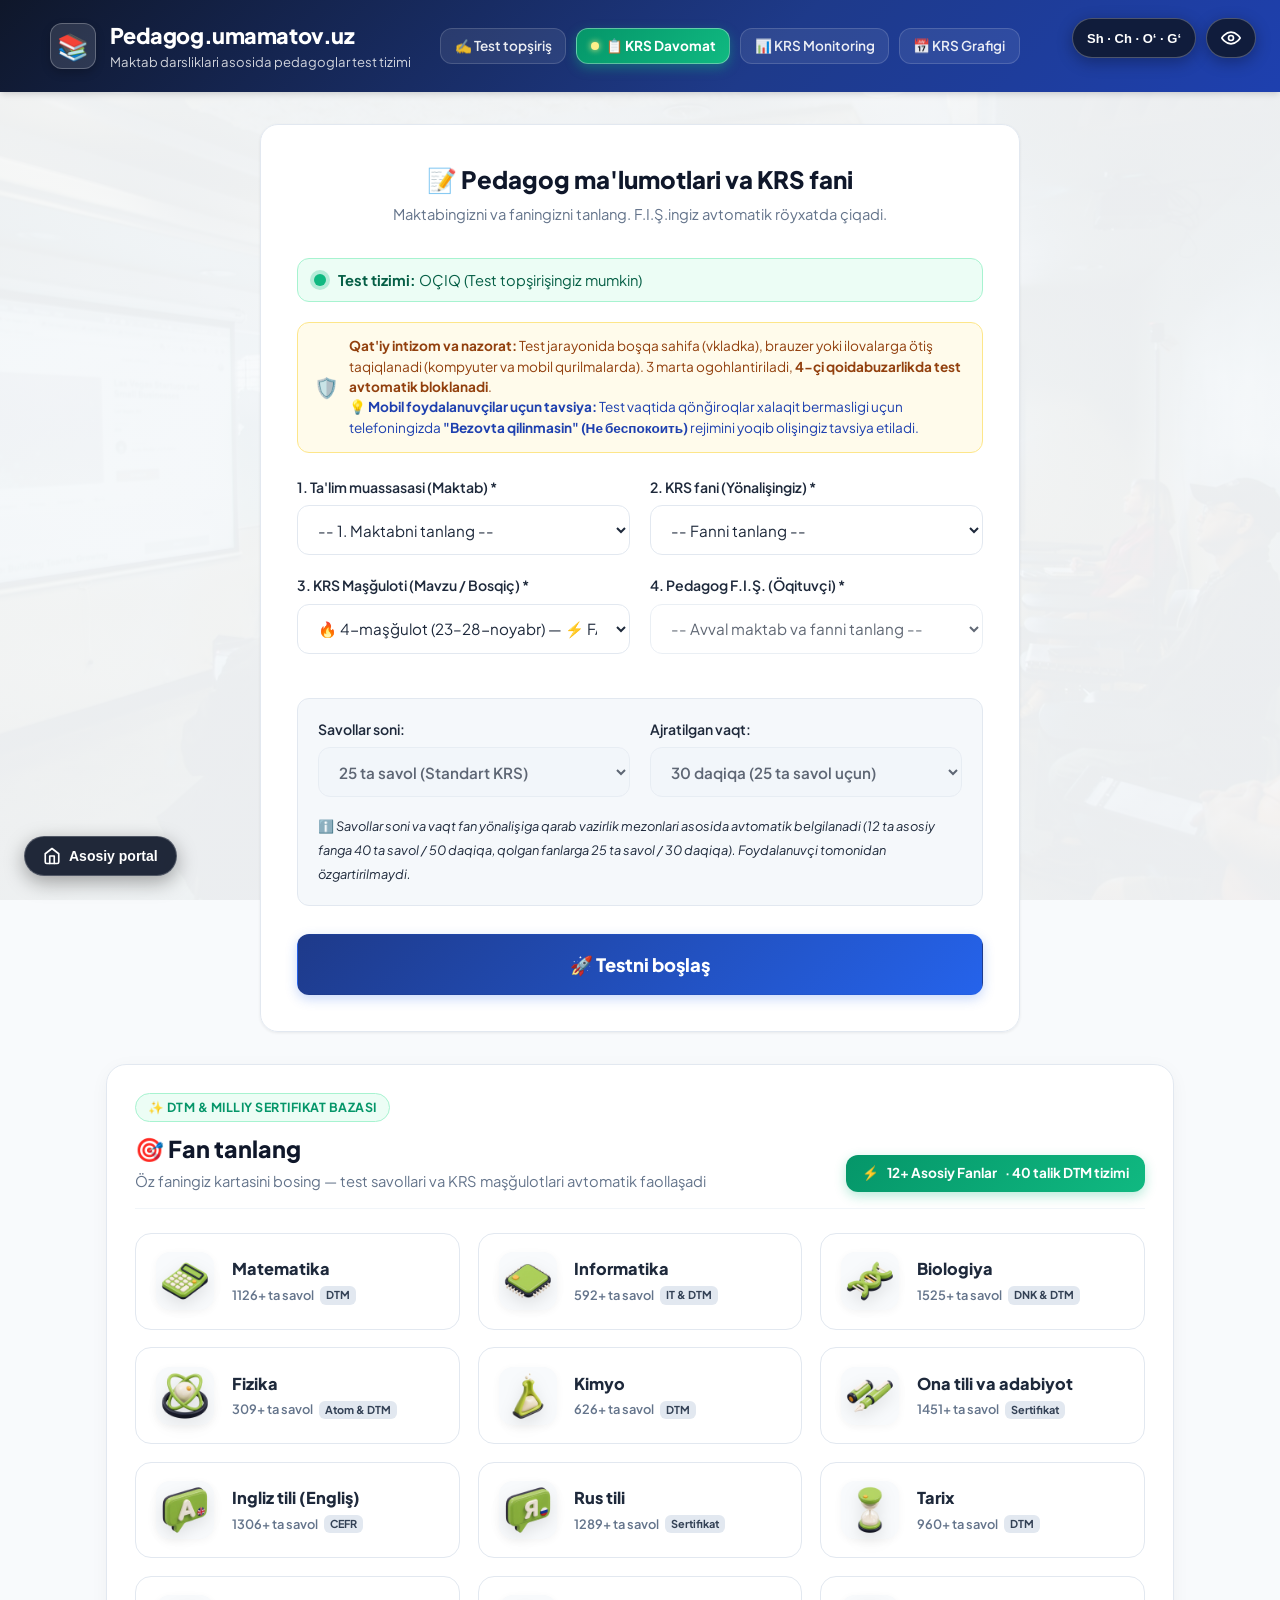
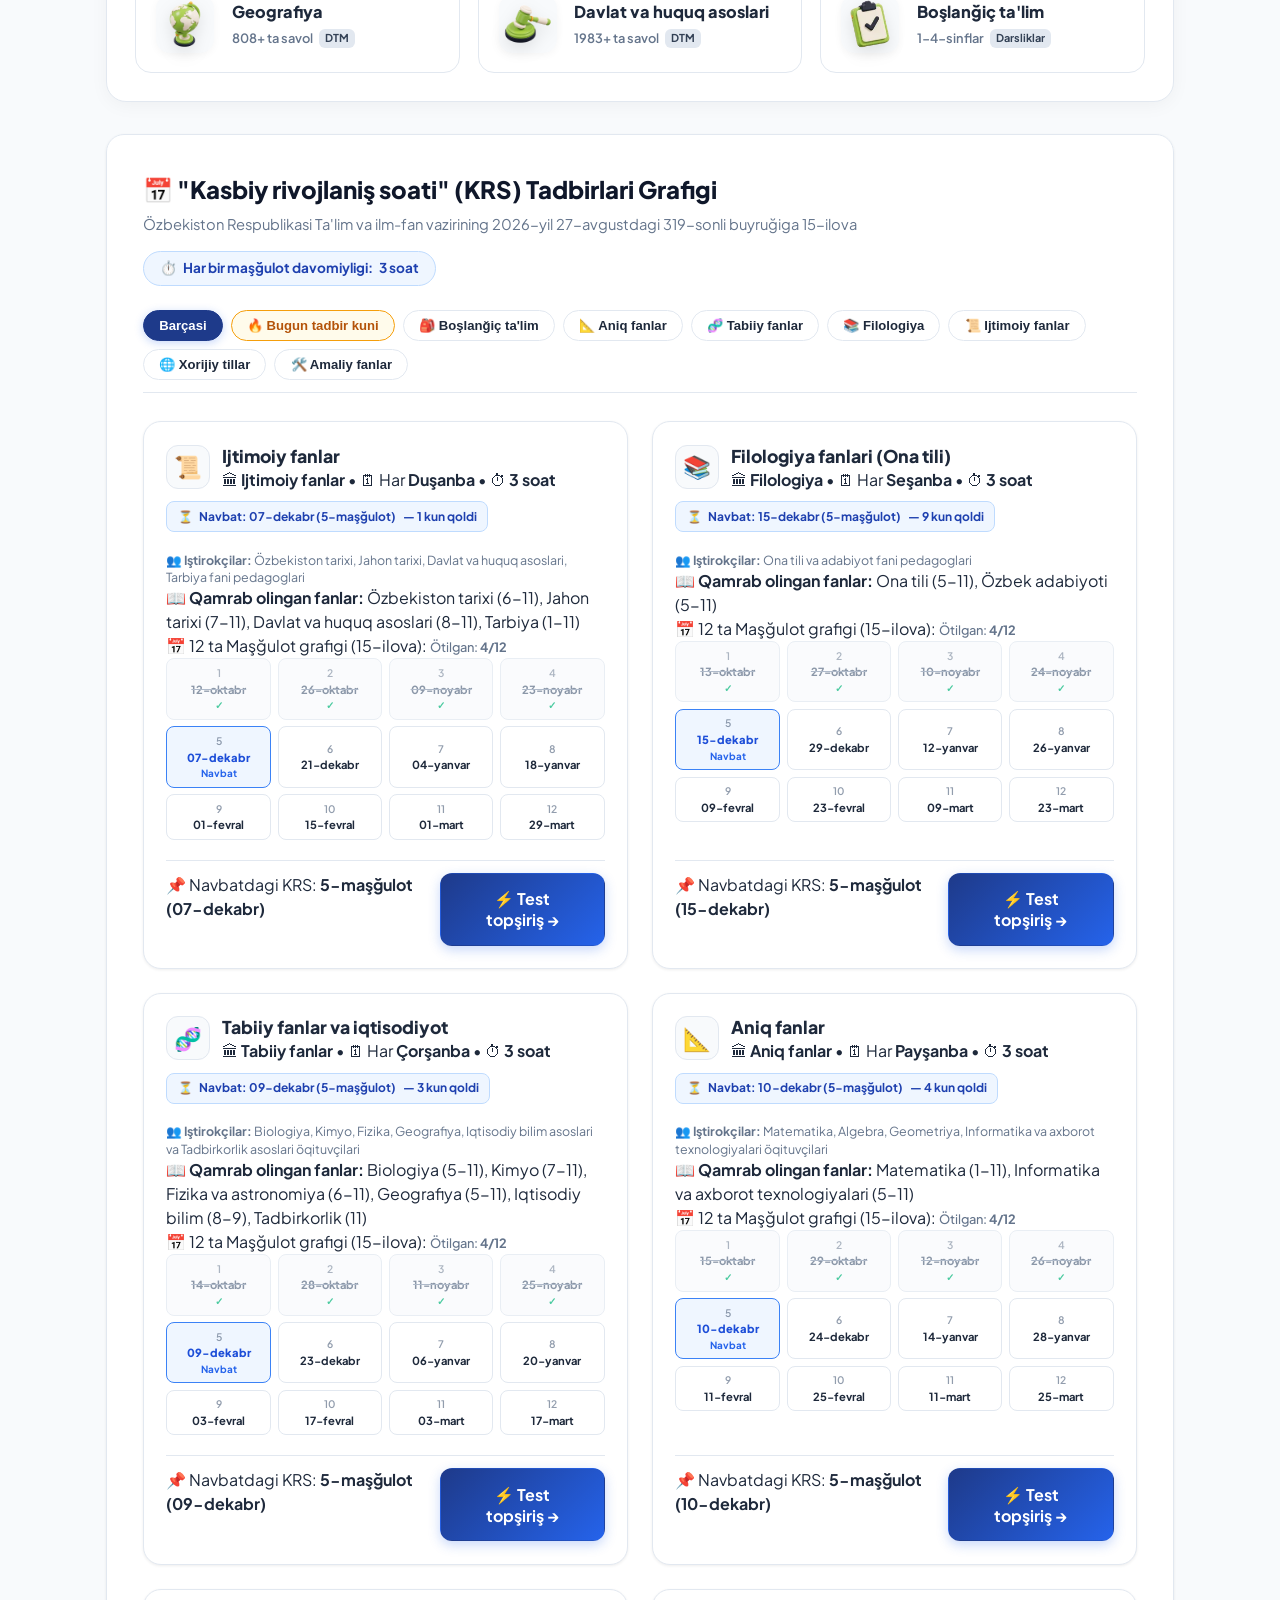
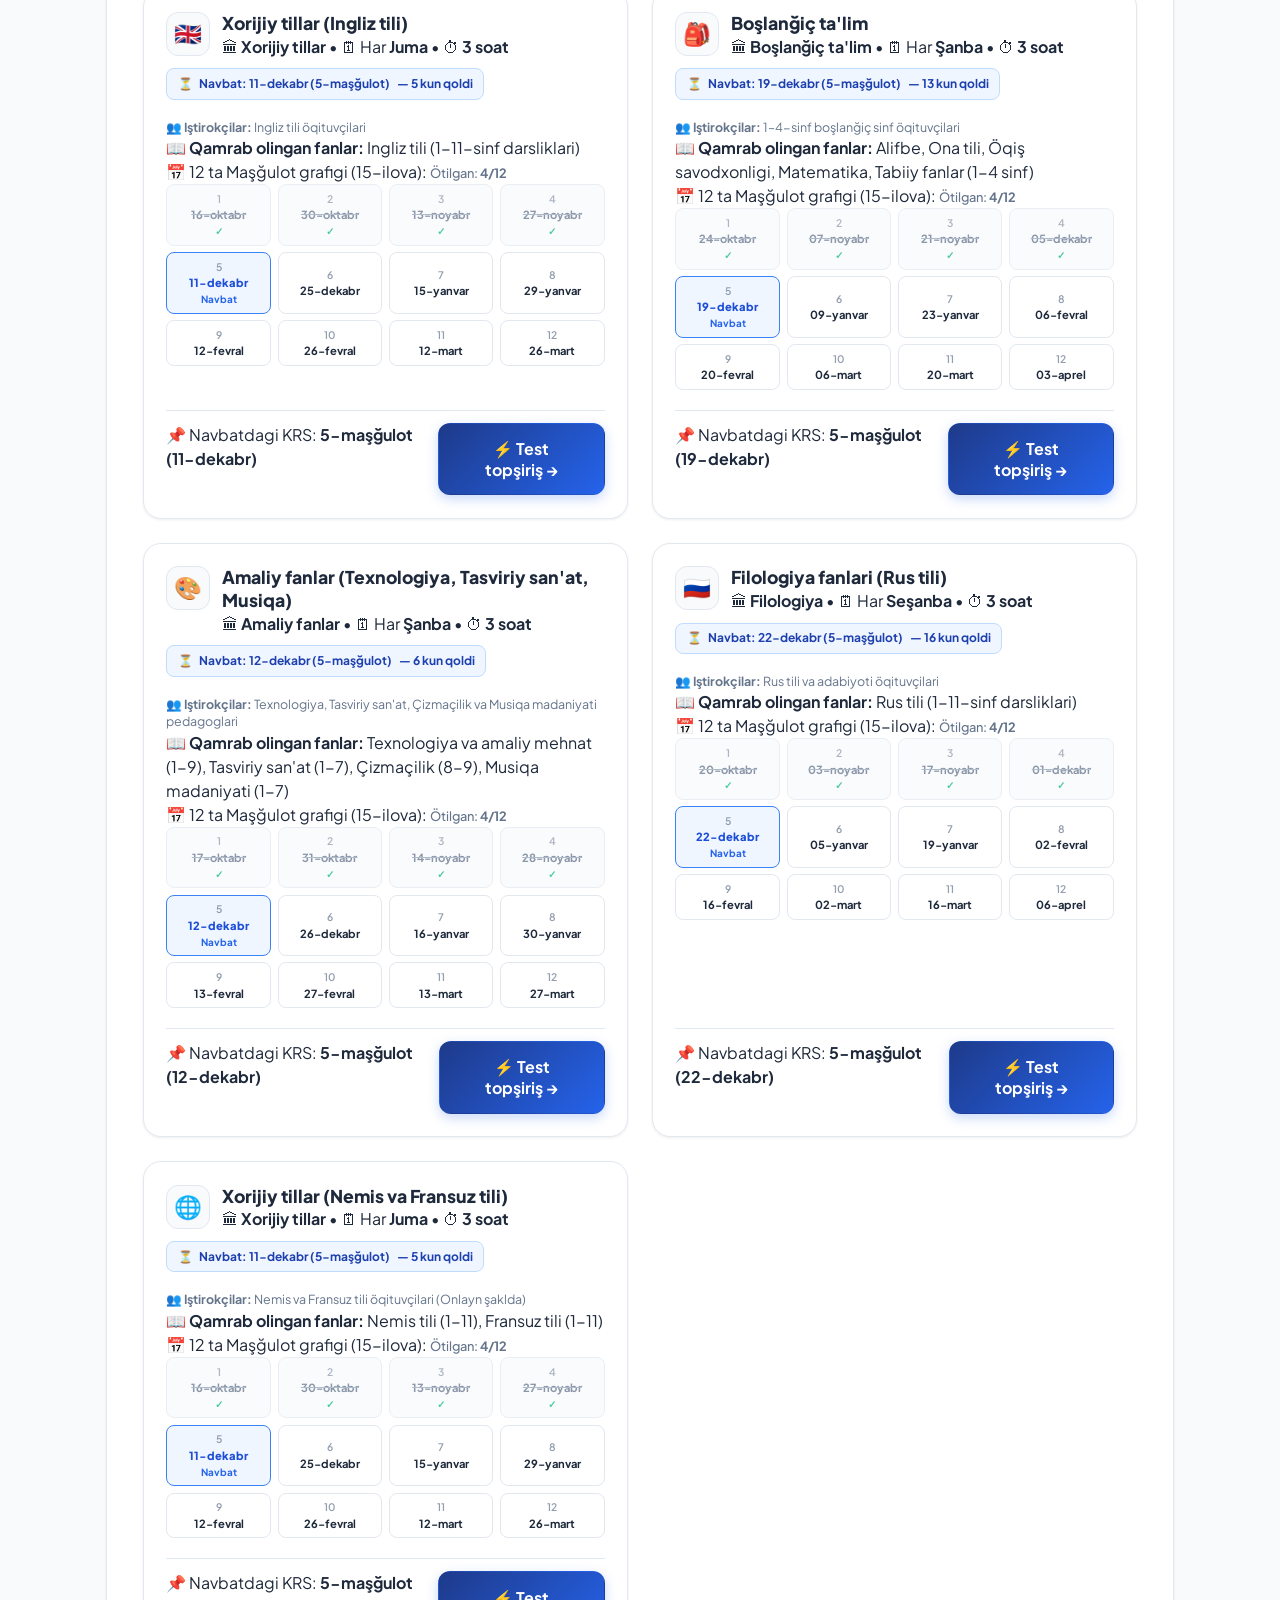
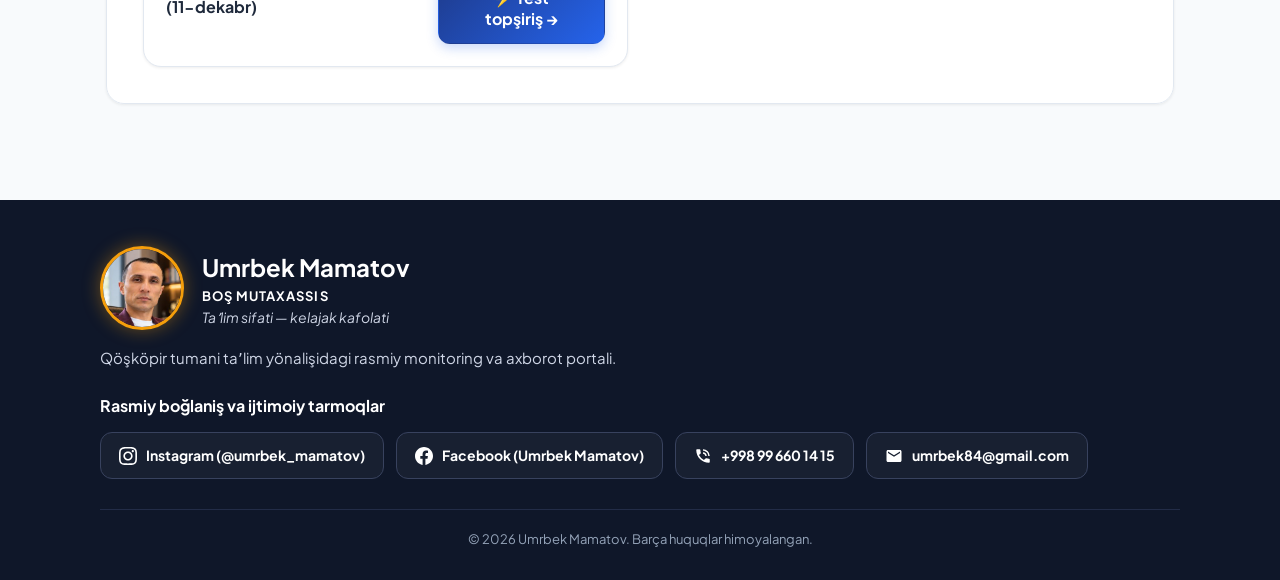
==== commit 0e1d5196: "Header container desktop padding sozlandi" ====
--- a/index.html
+++ b/index.html
@@ -7,7 +7,7 @@
   <link rel="preconnect" href="https://fonts.googleapis.com">
   <link rel="preconnect" href="https://fonts.gstatic.com" crossorigin>
   <link href="https://fonts.googleapis.com/css2?family=Plus+Jakarta+Sans:wght@400;500;600;700;800;900&display=swap" rel="stylesheet">
-  <link rel="stylesheet" href="style.css">
+  <link rel="stylesheet" href="style.css?v=20261128_1340">
   <link rel="icon" href="data:image/svg+xml,<svg xmlns=%22http://www.w3.org/2000/svg%22 viewBox=%220 0 100 100%22><text y=%22.9em%22 font-size=%2290%22>📚</text></svg>">
   </head>
 <body>
--- a/style.css
+++ b/style.css
@@ -3184,3 +3184,10 @@
   color: #334155;
   font-weight: 700;
 }
+
+@media (min-width: 992px) {
+  .header-container {
+    padding-right: 210px !important;
+    box-sizing: border-box !important;
+  }
+}
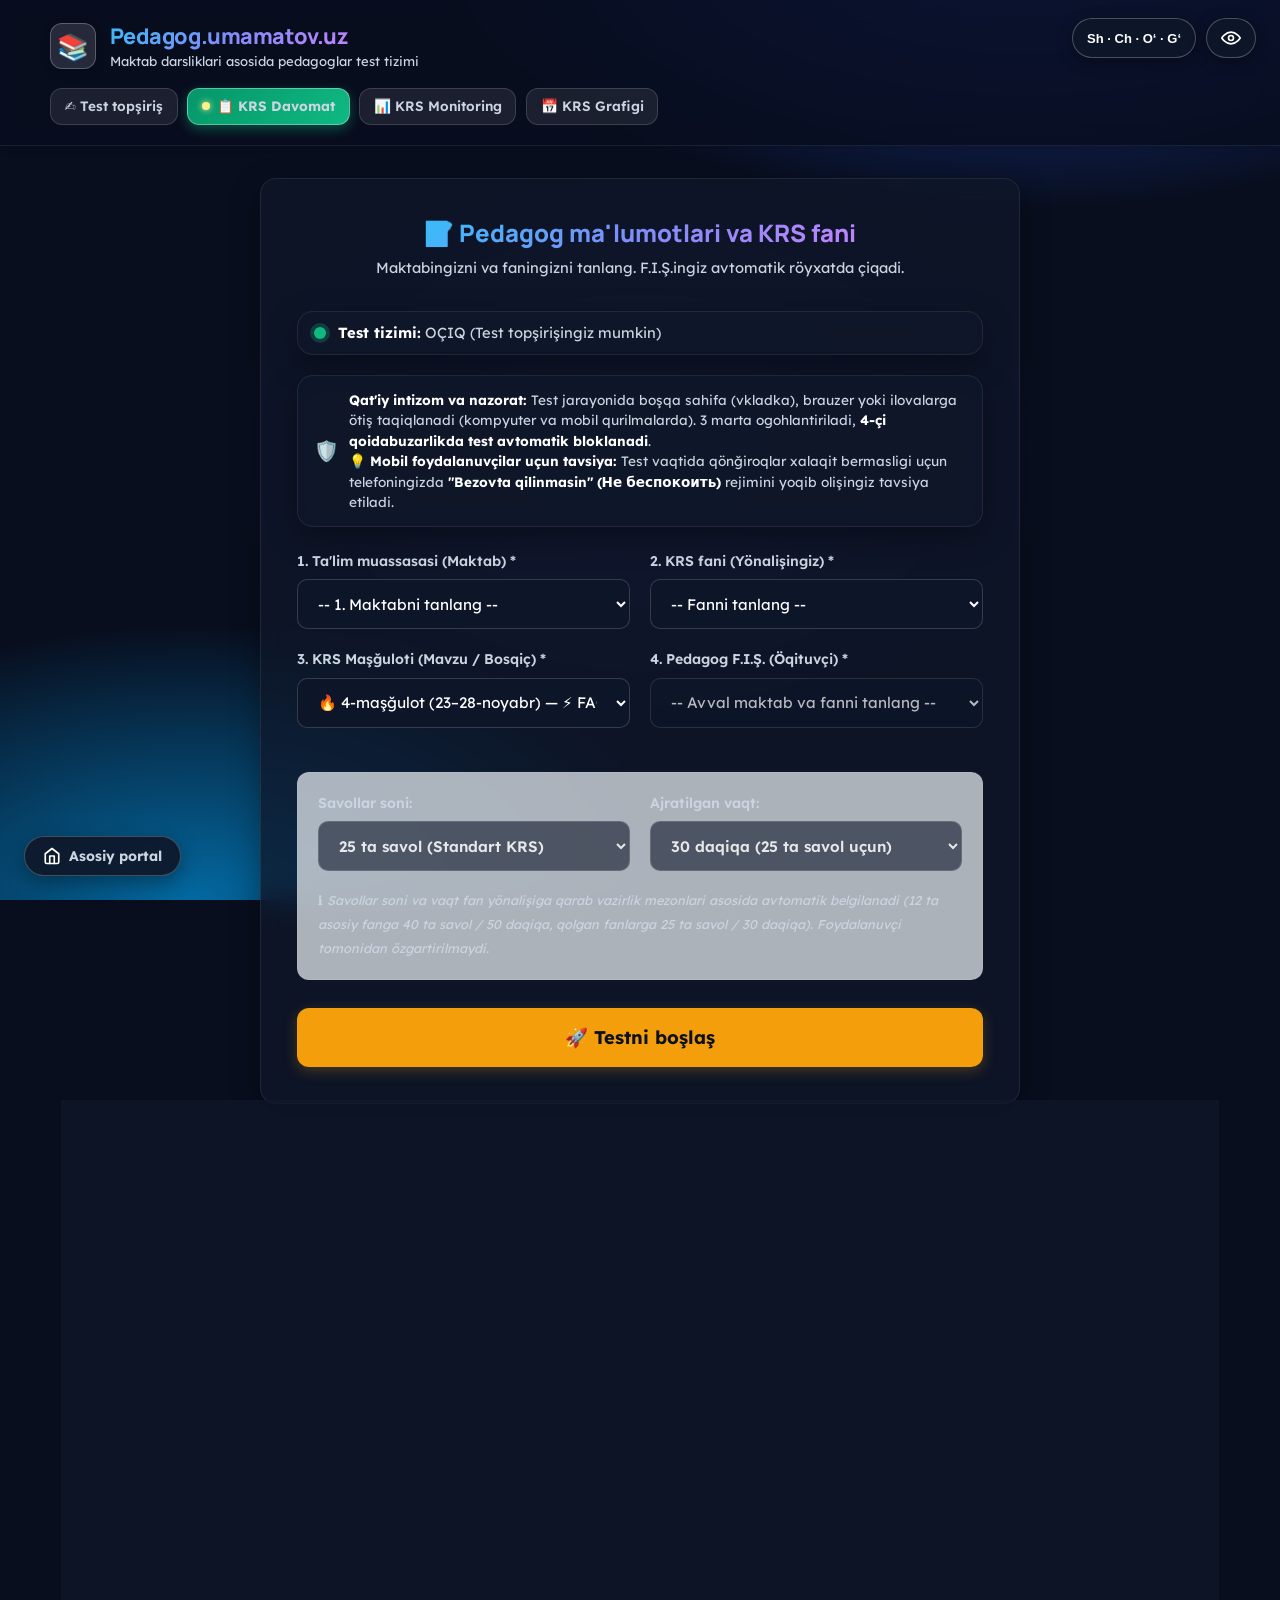
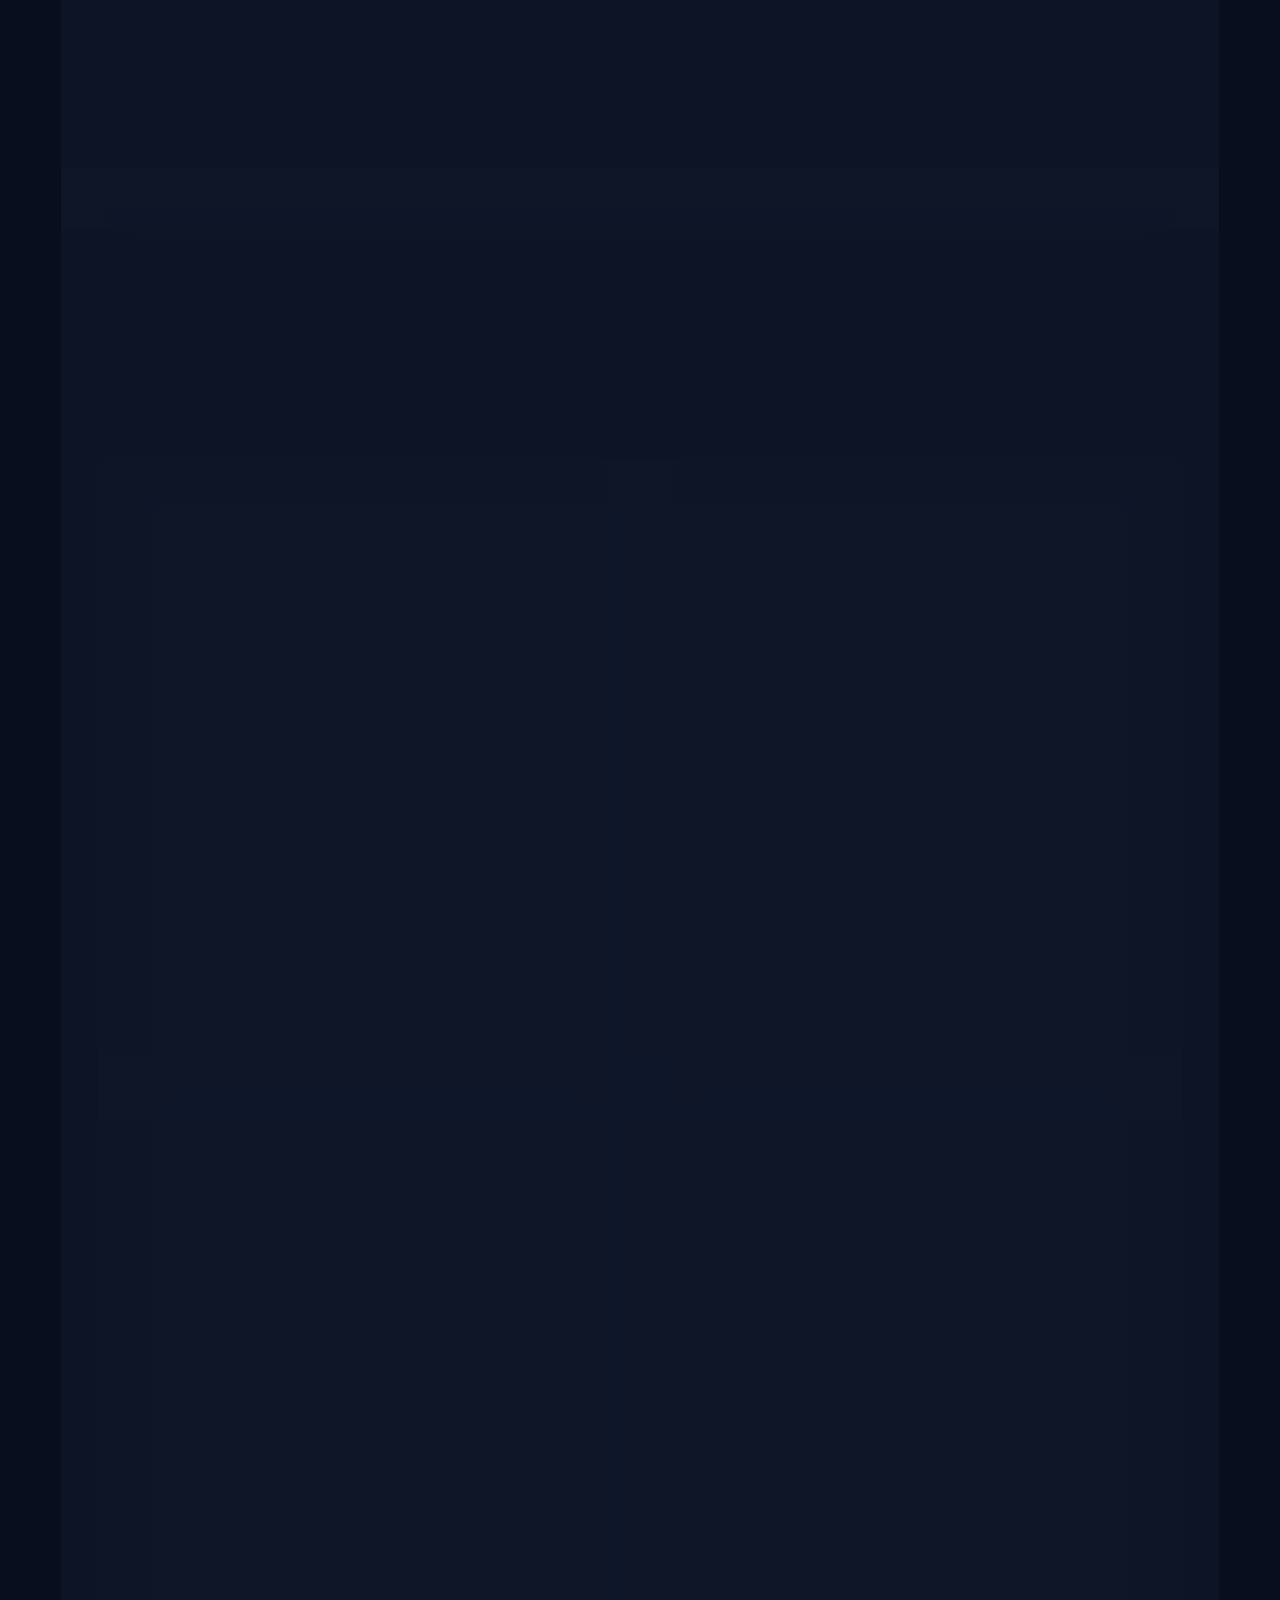
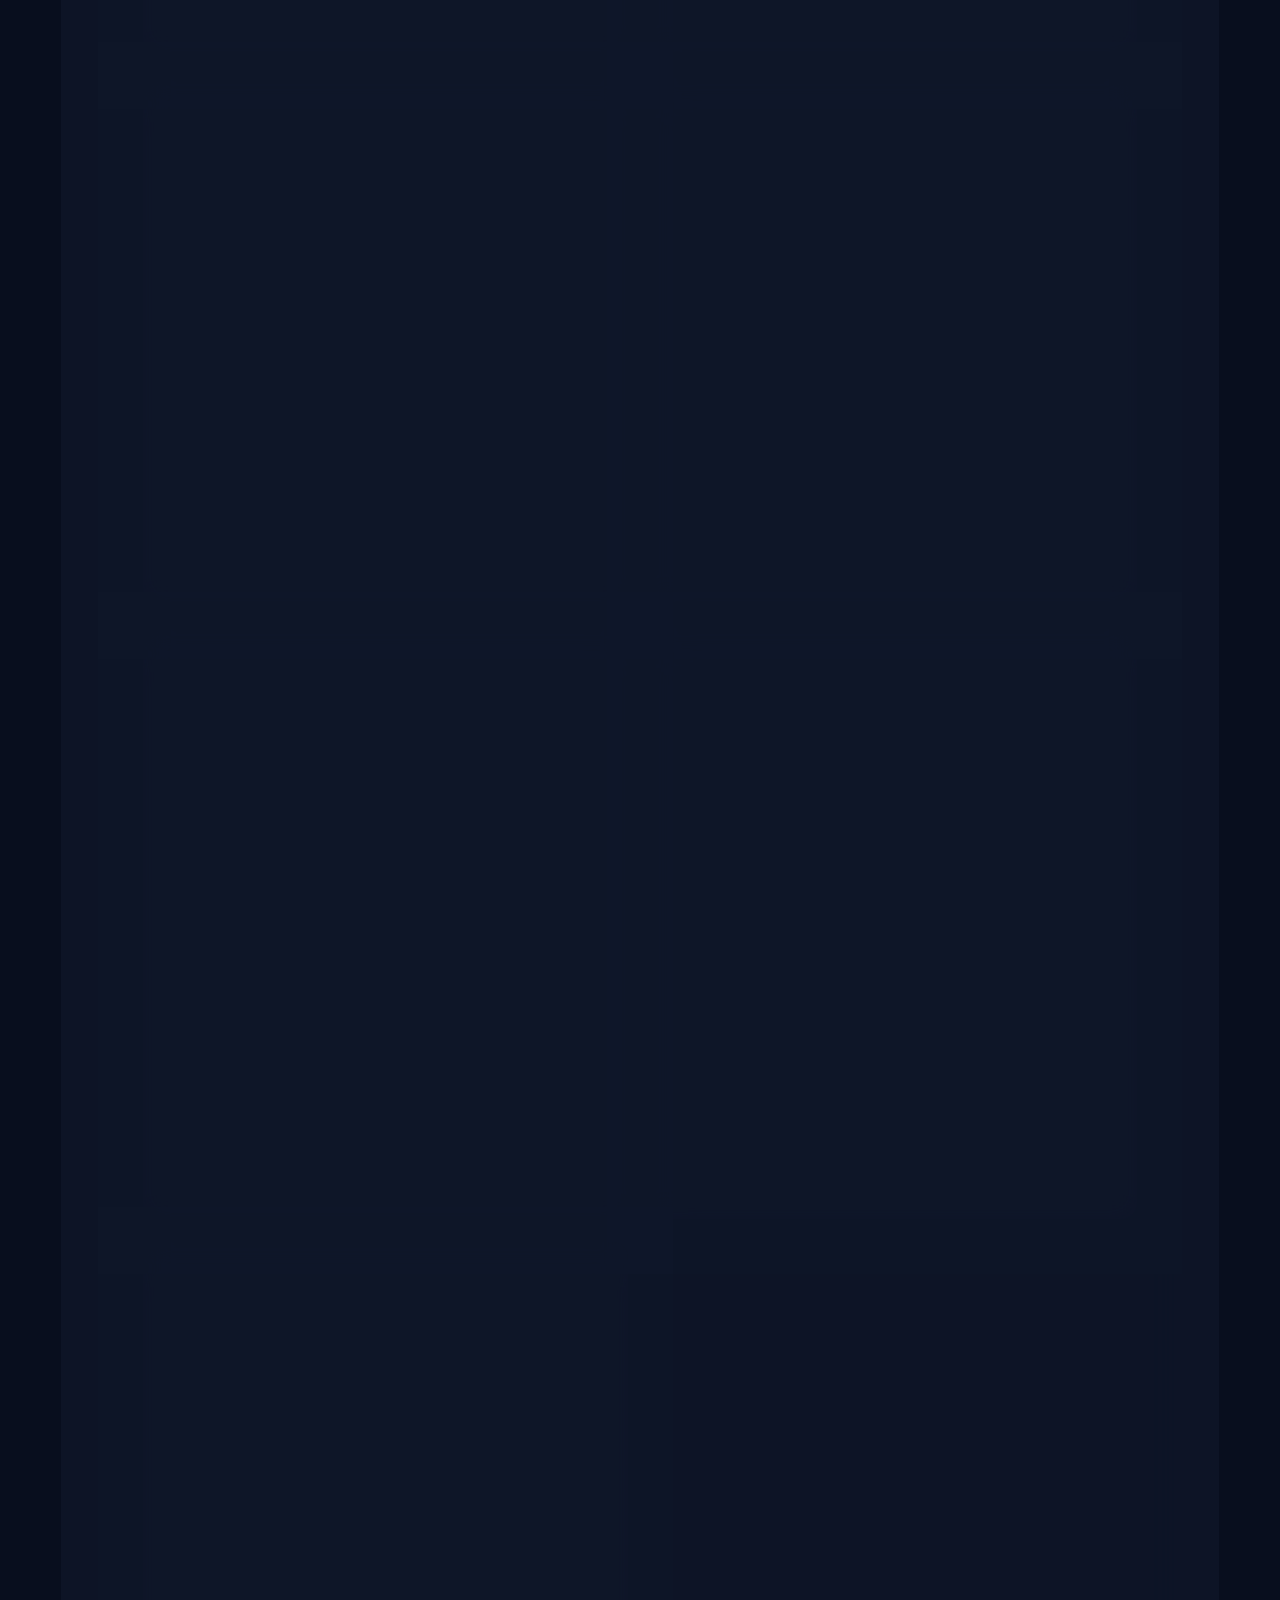
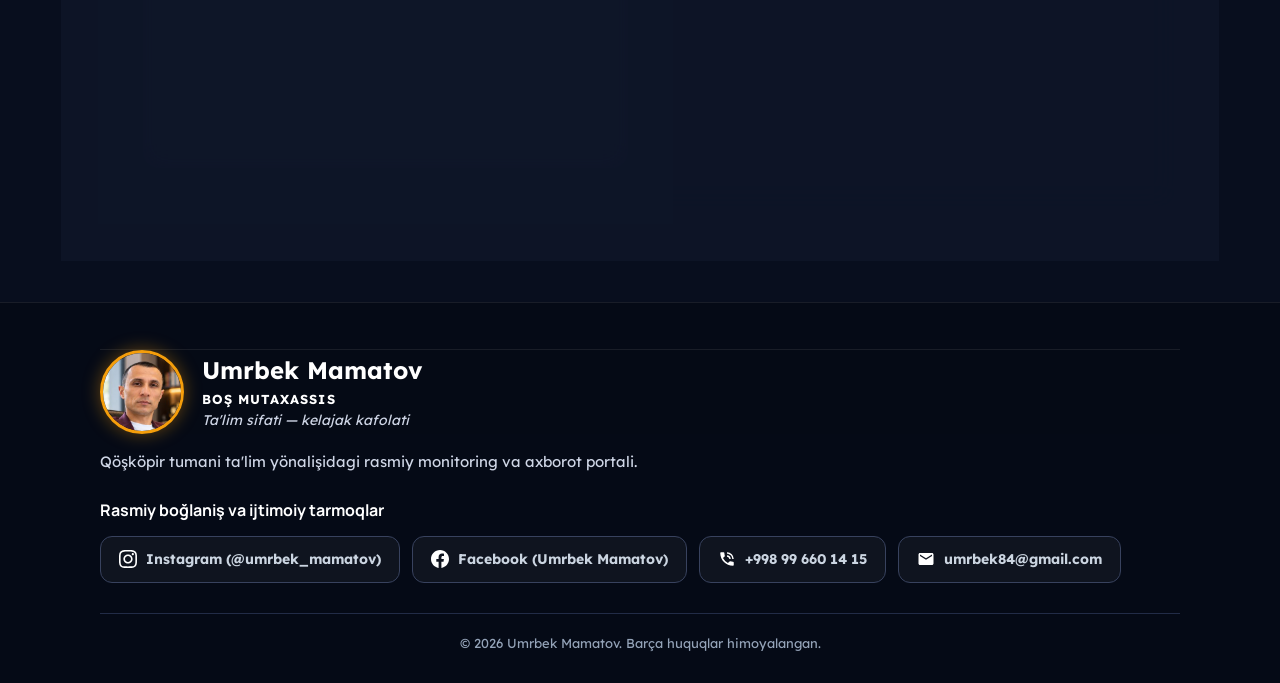
==== commit b00ad2f7: "umamatov.uz yagona premium dizayn uslubi tatbiq etildi" ====
--- a/index.html
+++ b/index.html
@@ -9,7 +9,20 @@
   <link href="https://fonts.googleapis.com/css2?family=Plus+Jakarta+Sans:wght@400;500;600;700;800;900&display=swap" rel="stylesheet">
   <link rel="stylesheet" href="style.css?v=20261128_1340">
   <link rel="icon" href="data:image/svg+xml,<svg xmlns=%22http://www.w3.org/2000/svg%22 viewBox=%220 0 100 100%22><text y=%22.9em%22 font-size=%2290%22>📚</text></svg>">
-  </head>
+  
+<link rel="preconnect" href="https://fonts.googleapis.com">
+<link rel="preconnect" href="https://fonts.gstatic.com" crossorigin>
+<link href="https://fonts.googleapis.com/css2?family=Lexend:wght@300;400;500;600;700;800&family=Manrope:wght@600;700;800;900&display=swap" rel="stylesheet">
+
+<link rel="preconnect" href="https://fonts.googleapis.com">
+<link rel="preconnect" href="https://fonts.gstatic.com" crossorigin>
+<link href="https://fonts.googleapis.com/css2?family=Lexend:wght@300;400;500;600;700;800&family=Manrope:wght@600;700;800;900&display=swap" rel="stylesheet">
+<!-- um-theme-fonts -->
+<link rel="preconnect" href="https://fonts.googleapis.com">
+<link rel="preconnect" href="https://fonts.gstatic.com" crossorigin>
+<link href="https://fonts.googleapis.com/css2?family=Lexend:wght@300;400;500;600;700;800&family=Manrope:wght@600;700;800;900&display=swap" rel="stylesheet">
+<meta name="theme-color" content="#090e1f">
+</head>
 <body>
 
   <!-- Header -->
@@ -1453,5 +1466,253 @@
 }
 </script>
 
+<style id="um-theme">
+@media screen {
+  :root {
+    --um-bg: #080e1e;
+    --um-card-bg: rgba(15, 23, 42, 0.75);
+    --um-card-border: rgba(255, 255, 255, 0.08);
+    --um-text: #f1f5f9;
+    --um-text-muted: #94a3b8;
+    --um-gold: #f59e0b;
+    --um-gold-hover: #d97706;
+
+    /* Override subdomain root variables */
+    --bg: #080e1e !important;
+    --card: rgba(15, 23, 42, 0.75) !important;
+    --surface: rgba(15, 23, 42, 0.75) !important;
+    --ink: #f1f5f9 !important;
+    --ink-2: #94a3b8 !important;
+    --text-main: #f1f5f9 !important;
+    --text-muted: #94a3b8 !important;
+    --text-light: #64748b !important;
+    --line: rgba(255, 255, 255, 0.08) !important;
+    --border: rgba(255, 255, 255, 0.08) !important;
+    --gold: #f59e0b !important;
+    --navy: #090e1f !important;
+    --navy2: #1e293b !important;
+    --teal: #38bdf8 !important;
+    --teal2: #0284c7 !important;
+    --brand: #6366f1 !important;
+    --brand-2: #818cf8 !important;
+    --primary: #3b82f6 !important;
+    --primary-light: #60a5fa !important;
+    --primary-dark: #1d4ed8 !important;
+    --primary-subtle: rgba(30, 58, 138, 0.35) !important;
+  }
+
+  /* Global typography & background */
+  html, body {
+    background-color: #080e1e !important;
+    background-image: 
+      radial-gradient(1000px 500px at 80% -10%, #1e40af 0%, transparent 60%),
+      radial-gradient(900px 500px at 15% 100%, #0369a1 0%, transparent 55%),
+      radial-gradient(600px 400px at 50% 50%, rgba(124, 58, 237, 0.15) 0%, transparent 70%),
+      radial-gradient(rgba(255, 255, 255, 0.06) 1px, transparent 1px) !important;
+    background-size: auto, auto, auto, 32px 32px !important;
+    background-attachment: fixed !important;
+    color: #f1f5f9 !important;
+    font-family: 'Lexend', system-ui, -apple-system, sans-serif !important;
+  }
+
+  *, *::before, *::after {
+    font-family: 'Lexend', system-ui, -apple-system, sans-serif;
+  }
+
+  /* Headings with Manrope font */
+  h1, h2, h3, h4, h5, h6, 
+  .brand, .brand-text, .brand-text h1, .brand-text h2,
+  .title, .hero h1, .section-title, .banner h1, .modal-title, .section-head h2,
+  .krs-card-title {
+    font-family: 'Manrope', 'Lexend', sans-serif !important;
+    color: #ffffff !important;
+  }
+
+  /* Gradient Heading Accent (#38bdf8 -> #818cf8 -> #c084fc) */
+  .hero h1, .hero-title, .banner h1, .section-head h2, .glow-title, 
+  .hero .glow-text, .nx-glow-text, .app-header .brand-text h1,
+  .c-fan, .highlight-title {
+    background: linear-gradient(135deg, #38bdf8 0%, #818cf8 50%, #c084fc 100%) !important;
+    -webkit-background-clip: text !important;
+    -webkit-text-fill-color: transparent !important;
+    display: inline-block;
+  }
+
+  /* Eyebrows, kickers & badges */
+  .eyebrow, .kicker, .badge, .pill, .chip, .tag, .bhead {
+    background: rgba(30, 58, 138, 0.45) !important;
+    border: 1px solid rgba(147, 197, 253, 0.25) !important;
+    color: #93c5fd !important;
+    border-radius: 50px !important;
+    font-weight: 600 !important;
+  }
+
+  /* Header & Navigation */
+  header, .app-header, .header, .nav-wrap, .bbar {
+    background: rgba(9, 14, 31, 0.85) !important;
+    backdrop-filter: blur(12px) !important;
+    -webkit-backdrop-filter: blur(12px) !important;
+    border-bottom: 1px solid rgba(255, 255, 255, 0.08) !important;
+    color: #f1f5f9 !important;
+  }
+  .nav a, .nav-link, .nav a.link, .brand, .brand-text p {
+    color: #cbd5e1 !important;
+  }
+  .nav a:hover, .nav-link:hover, .nav a.link:hover {
+    color: #38bdf8 !important;
+  }
+
+  /* Cards & Semi-transparent Containers */
+  .card, .test-card, .box, .cbox, .filter-bar, .info-box, .stat-card, 
+  .a4-preview-card, .proctor-notice, .system-status-banner, .section-card,
+  .hero-box, .subject-card, .q-card, .board, .brow, .result-card,
+  .item-card, .grade-card, .setup-box, .exam-box, .rules-box,
+  .fcard, .gc, .krs-card, .krs-section, .step-card, .krs-grid, .content-box,
+  .tab-pane, .card-center, .exam-view-card {
+    background: rgba(15, 23, 42, 0.75) !important;
+    backdrop-filter: blur(14px) !important;
+    -webkit-backdrop-filter: blur(14px) !important;
+    border: 1px solid rgba(255, 255, 255, 0.08) !important;
+    border-radius: 16px !important;
+    color: #f1f5f9 !important;
+    box-shadow: 0 10px 30px rgba(0, 0, 0, 0.35) !important;
+  }
+
+  /* Text & Labels (Legibility - No dark on dark) */
+  p, span, li, label, .desc, .section-desc, .sub, .mut, .text-muted, .text-light, .c-school, .c-date,
+  .krs-card p, .krs-card span, .proctor-notice div, .proctor-notice span {
+    color: #cbd5e1 !important;
+  }
+  strong, b, .val, .name, .f-name {
+    color: #ffffff !important;
+  }
+
+  /* Form Elements: Inputs, Selects, Options */
+  input[type="text"], input[type="password"], input[type="number"], input[type="search"], 
+  input[type="tel"], select, textarea, .form-control, .input-field, .search-box input {
+    background: rgba(15, 23, 42, 0.85) !important;
+    border: 1px solid rgba(255, 255, 255, 0.16) !important;
+    color: #ffffff !important;
+    border-radius: 10px !important;
+  }
+  input::placeholder, textarea::placeholder {
+    color: #64748b !important;
+  }
+  input:focus, select:focus, textarea:focus {
+    border-color: #38bdf8 !important;
+    outline: none !important;
+    box-shadow: 0 0 0 3px rgba(56, 189, 248, 0.25) !important;
+  }
+  select option {
+    background: #0f172a !important;
+    color: #ffffff !important;
+  }
+
+  /* Primary Button (#f59e0b) */
+  .btn-gold, .btn.gold, .btn-primary, .btn.primary, .btn-main, 
+  .btn:not(.btn-ghost):not(.btn-danger):not(.ghost):not(.danger):not(.cquit):not(.cstay),
+  button.submit-btn, button.start-btn {
+    background: #f59e0b !important;
+    color: #0b1120 !important;
+    font-weight: 700 !important;
+    border: none !important;
+    border-radius: 12px !important;
+    box-shadow: 0 4px 14px rgba(245, 158, 11, 0.25) !important;
+    transition: all 0.2s ease !important;
+  }
+  .btn-gold:hover, .btn.gold:hover, .btn-primary:hover, .btn.primary:hover, .btn-main:hover,
+  .btn:not(.btn-ghost):not(.btn-danger):not(.ghost):not(.danger):not(.cquit):not(.cstay):hover,
+  button.submit-btn:hover, button.start-btn:hover {
+    background: #d97706 !important;
+    transform: translateY(-1px) !important;
+    box-shadow: 0 6px 20px rgba(245, 158, 11, 0.4) !important;
+    color: #000000 !important;
+  }
+
+  /* Ghost / Secondary Button */
+  .btn-ghost, .btn.ghost, .cstay {
+    background: rgba(255, 255, 255, 0.06) !important;
+    color: #e2e8f0 !important;
+    border: 1px solid rgba(255, 255, 255, 0.16) !important;
+    border-radius: 12px !important;
+  }
+  .btn-ghost:hover, .btn.ghost:hover, .cstay:hover {
+    background: rgba(255, 255, 255, 0.12) !important;
+    color: #ffffff !important;
+  }
+
+  /* Danger Button */
+  .btn.danger, .btn-danger, .cquit {
+    background: #ef4444 !important;
+    color: #ffffff !important;
+    border: none !important;
+    border-radius: 12px !important;
+  }
+
+  /* Modals, Popups, Dialogs */
+  .modal, .modal-backdrop, .overlay, .popup-overlay, #confirmModal, #pinModal, .modal-wrap {
+    background: rgba(5, 10, 24, 0.8) !important;
+    backdrop-filter: blur(12px) !important;
+    -webkit-backdrop-filter: blur(12px) !important;
+  }
+  .modal-dialog, .modal-content, .dialog-box, .popup-content, .cbox, .confirm-box {
+    background: #0d152a !important;
+    border: 1px solid rgba(255, 255, 255, 0.12) !important;
+    border-radius: 18px !important;
+    color: #f1f5f9 !important;
+    box-shadow: 0 20px 40px rgba(0, 0, 0, 0.6) !important;
+  }
+
+  /* Test Questions & Answer Choices (olimpiada, test, pedagog, krk) */
+  .option, .variant, .answer-label, .q-option, .choice, .test-option {
+    background: rgba(15, 23, 42, 0.65) !important;
+    border: 1px solid rgba(255, 255, 255, 0.1) !important;
+    border-radius: 12px !important;
+    color: #e2e8f0 !important;
+    transition: all 0.2s ease !important;
+  }
+  .option:hover, .variant:hover, .answer-label:hover, .q-option:hover, .choice:hover, .test-option:hover {
+    background: rgba(30, 58, 138, 0.35) !important;
+    border-color: #38bdf8 !important;
+  }
+  .option.selected, .variant.selected, .choice.active, .test-option.selected {
+    background: rgba(37, 99, 235, 0.3) !important;
+    border-color: #38bdf8 !important;
+    color: #ffffff !important;
+    box-shadow: 0 0 15px rgba(56, 189, 248, 0.2) !important;
+  }
+
+  /* Tables & Lists */
+  table {
+    color: #e2e8f0 !important;
+    border-color: rgba(255, 255, 255, 0.08) !important;
+  }
+  th {
+    background: rgba(30, 41, 59, 0.8) !important;
+    color: #93c5fd !important;
+    border-color: rgba(255, 255, 255, 0.08) !important;
+  }
+  td {
+    border-color: rgba(255, 255, 255, 0.06) !important;
+    color: #cbd5e1 !important;
+  }
+  tr:hover td {
+    background: rgba(255, 255, 255, 0.04) !important;
+  }
+
+  /* Footer */
+  footer, .app-footer, .f-top, .footer {
+    background: rgba(6, 10, 22, 0.95) !important;
+    border-top: 1px solid rgba(255, 255, 255, 0.08) !important;
+    color: #94a3b8 !important;
+  }
+  footer a, .f-links a {
+    color: #cbd5e1 !important;
+  }
+  footer a:hover, .f-links a:hover {
+    color: #38bdf8 !important;
+  }
+}
+</style>
 </body>
 </html>
--- a/style.css
+++ b/style.css
@@ -3191,3 +3191,176 @@
     box-sizing: border-box !important;
   }
 }
+
+
+/* ========================================================
+   MOBIL REJIM: KRS DAVOMAT & MONITORING JADVALLARI UCHUN
+   MAKTAB USTUNLARINI QOTIRISH (STICKY) VA MOSLASHTIRISH
+   ======================================================== */
+@media (max-width: 900px) {
+  .davomat-a4-wrapper {
+    padding: 0.5rem 0 4.5rem !important;
+    background: transparent !important;
+    overflow-x: visible !important;
+    display: block !important;
+  }
+  .davomat-a4-sheet {
+    min-width: 0 !important;
+    max-width: 100% !important;
+    width: 100% !important;
+    padding: 16px 10px !important;
+    box-sizing: border-box !important;
+    box-shadow: 0 4px 16px rgba(0, 0, 0, 0.08) !important;
+    border-radius: 12px !important;
+    overflow: hidden !important;
+  }
+  .a4-header-block {
+    width: 100% !important;
+    box-sizing: border-box !important;
+    padding-bottom: 0.75rem !important;
+    margin-bottom: 0.75rem !important;
+  }
+  .a4-official-titles {
+    width: 100% !important;
+    box-sizing: border-box !important;
+  }
+  .a4-official-titles h3 {
+    font-size: 0.68rem !important;
+    line-height: 1.3 !important;
+    word-break: break-word !important;
+  }
+  .a4-official-titles h4 {
+    font-size: 0.72rem !important;
+    line-height: 1.3 !important;
+    word-break: break-word !important;
+  }
+  .a4-official-titles h2 {
+    font-size: 0.95rem !important;
+    line-height: 1.25 !important;
+    word-break: break-word !important;
+  }
+  .a4-meta-banner {
+    flex-direction: column !important;
+    align-items: flex-start !important;
+    gap: 4px !important;
+    font-size: 0.78rem !important;
+    padding: 0.5rem 0.75rem !important;
+  }
+  .a4-kpi-summary {
+    display: grid !important;
+    grid-template-columns: repeat(3, 1fr) !important;
+    gap: 6px !important;
+    margin-bottom: 0.85rem !important;
+  }
+  .a4-kpi-summary .a4-kpi-box:nth-child(4),
+  .a4-kpi-summary .a4-kpi-box:nth-child(5) {
+    grid-column: span 1.5 !important;
+  }
+  .a4-kpi-num {
+    font-size: 1.1rem !important;
+  }
+  .a4-kpi-label {
+    font-size: 0.62rem !important;
+  }
+  .a4-table-wrap {
+    width: calc(100% + 20px) !important;
+    margin-left: -10px !important;
+    margin-right: -10px !important;
+    padding-left: 10px !important;
+    padding-right: 10px !important;
+    box-sizing: border-box !important;
+    overflow-x: auto !important;
+    -webkit-overflow-scrolling: touch !important;
+    position: relative !important;
+  }
+  .a4-footer-sign {
+    flex-direction: column !important;
+    gap: 12px !important;
+    align-items: flex-start !important;
+  }
+  .a4-sign-right {
+    text-align: left !important;
+  }
+}
+
+/* KRS Davomat jadvalida maktab raqami va nomini qotirib qo'yish (sticky) */
+.a4-davomat-table {
+  border-collapse: separate !important;
+  border-spacing: 0 !important;
+  min-width: 620px !important;
+}
+.a4-davomat-table th:nth-child(1),
+.a4-davomat-table td:nth-child(1) {
+  position: sticky !important;
+  left: 0 !important;
+  z-index: 5 !important;
+  width: 34px !important;
+  min-width: 34px !important;
+  max-width: 34px !important;
+  text-align: center !important;
+}
+.a4-davomat-table th:nth-child(2),
+.a4-davomat-table td:nth-child(2) {
+  position: sticky !important;
+  left: 34px !important;
+  z-index: 5 !important;
+  min-width: 125px !important;
+  max-width: 160px !important;
+  box-shadow: 3px 0 6px rgba(0, 0, 0, 0.12) !important;
+}
+.a4-davomat-table th:nth-child(1),
+.a4-davomat-table th:nth-child(2) {
+  background: #1e3a8a !important;
+  color: #ffffff !important;
+  z-index: 7 !important;
+}
+.a4-davomat-table tbody tr td:nth-child(1),
+.a4-davomat-table tbody tr td:nth-child(2) {
+  background: #ffffff !important;
+}
+.a4-davomat-table tbody tr:nth-child(even) td:nth-child(1),
+.a4-davomat-table tbody tr:nth-child(even) td:nth-child(2) {
+  background: #f8fafc !important;
+}
+
+/* Monitoring reyting jadvali uchun ham maktab ustunlarini sticky qilish */
+.table-responsive {
+  overflow-x: auto !important;
+  -webkit-overflow-scrolling: touch !important;
+  position: relative !important;
+}
+.mon-table {
+  border-collapse: separate !important;
+  border-spacing: 0 !important;
+}
+.mon-table th:nth-child(1),
+.mon-table td:nth-child(1) {
+  position: sticky !important;
+  left: 0 !important;
+  z-index: 5 !important;
+  width: 40px !important;
+  min-width: 40px !important;
+  text-align: center !important;
+}
+.mon-table th:nth-child(2),
+.mon-table td:nth-child(2) {
+  position: sticky !important;
+  left: 40px !important;
+  z-index: 5 !important;
+  min-width: 130px !important;
+  box-shadow: 3px 0 6px rgba(0, 0, 0, 0.1) !important;
+}
+.mon-table th:nth-child(1),
+.mon-table th:nth-child(2) {
+  background: #1e40af !important;
+  color: #ffffff !important;
+  z-index: 7 !important;
+}
+.mon-table tbody tr td:nth-child(1),
+.mon-table tbody tr td:nth-child(2) {
+  background: #ffffff !important;
+}
+.mon-table tbody tr:nth-child(even) td:nth-child(1),
+.mon-table tbody tr:nth-child(even) td:nth-child(2) {
+  background: #f8fafc !important;
+}
